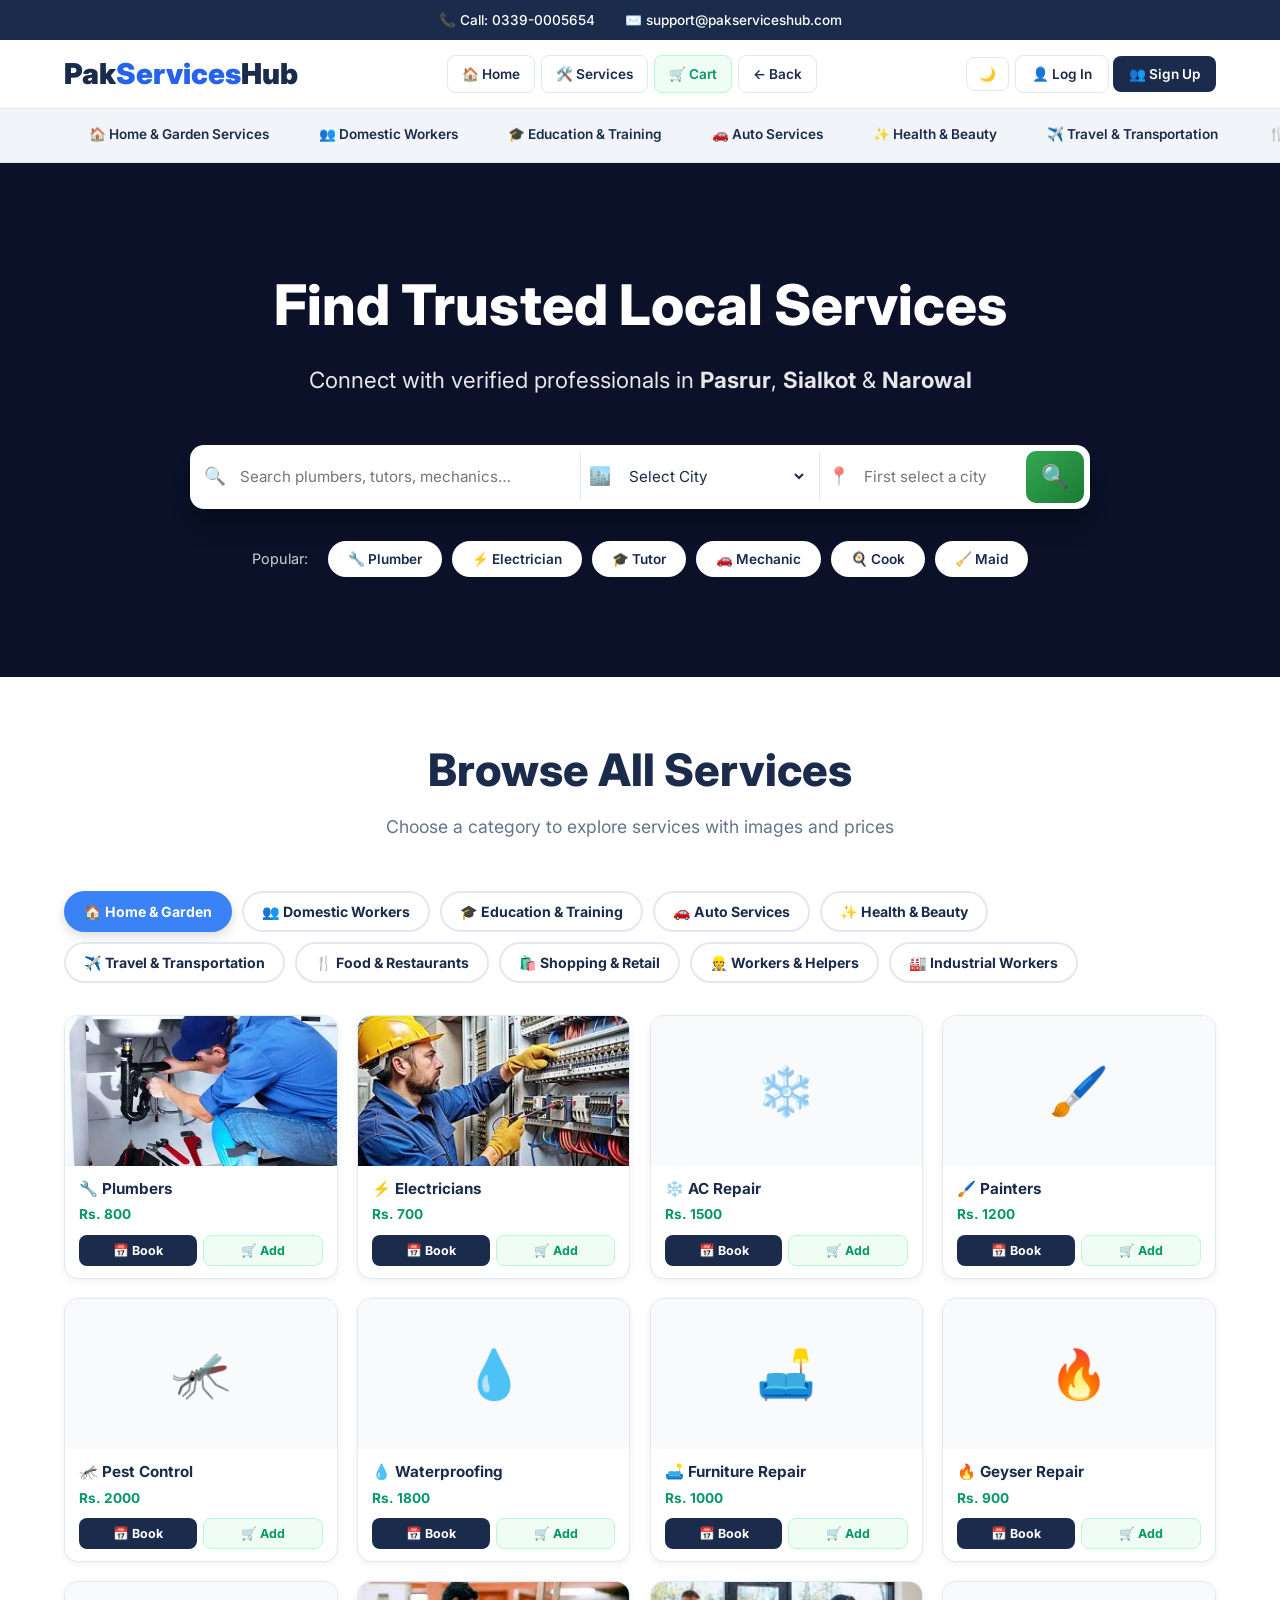
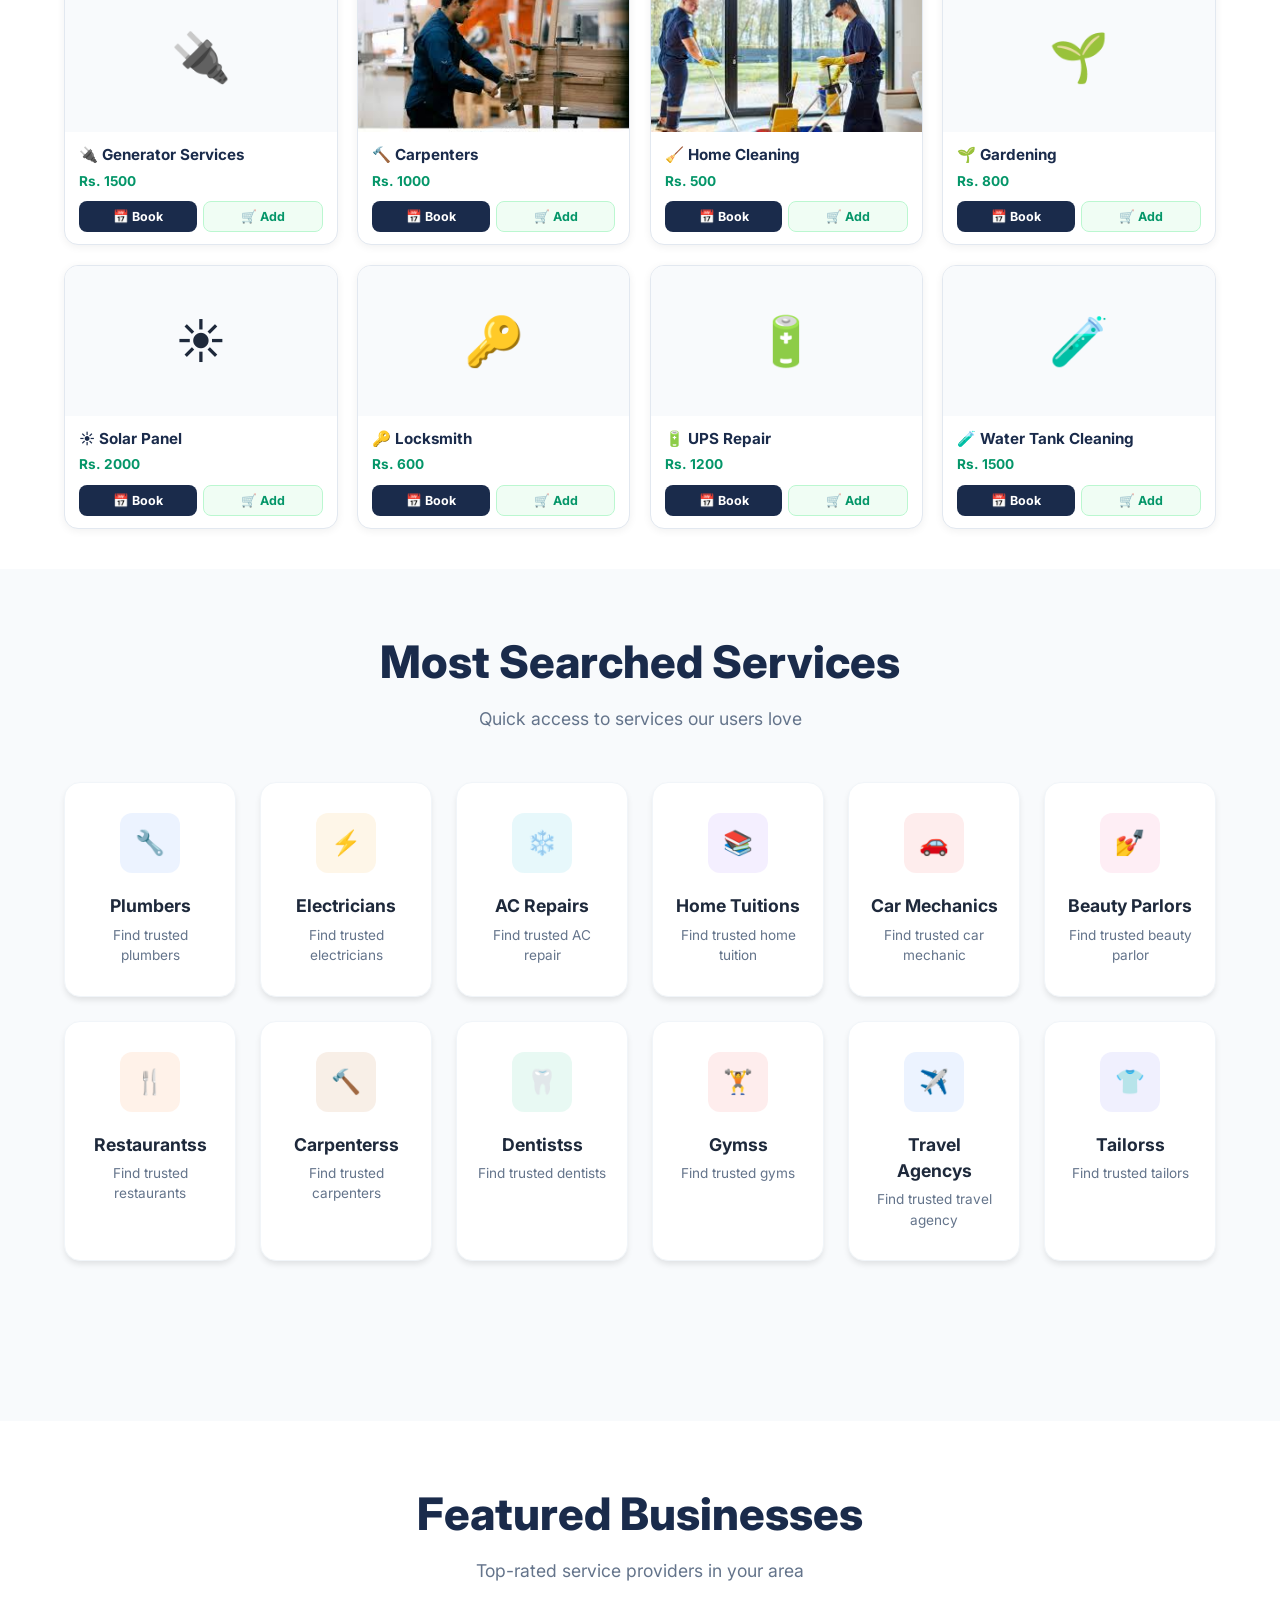
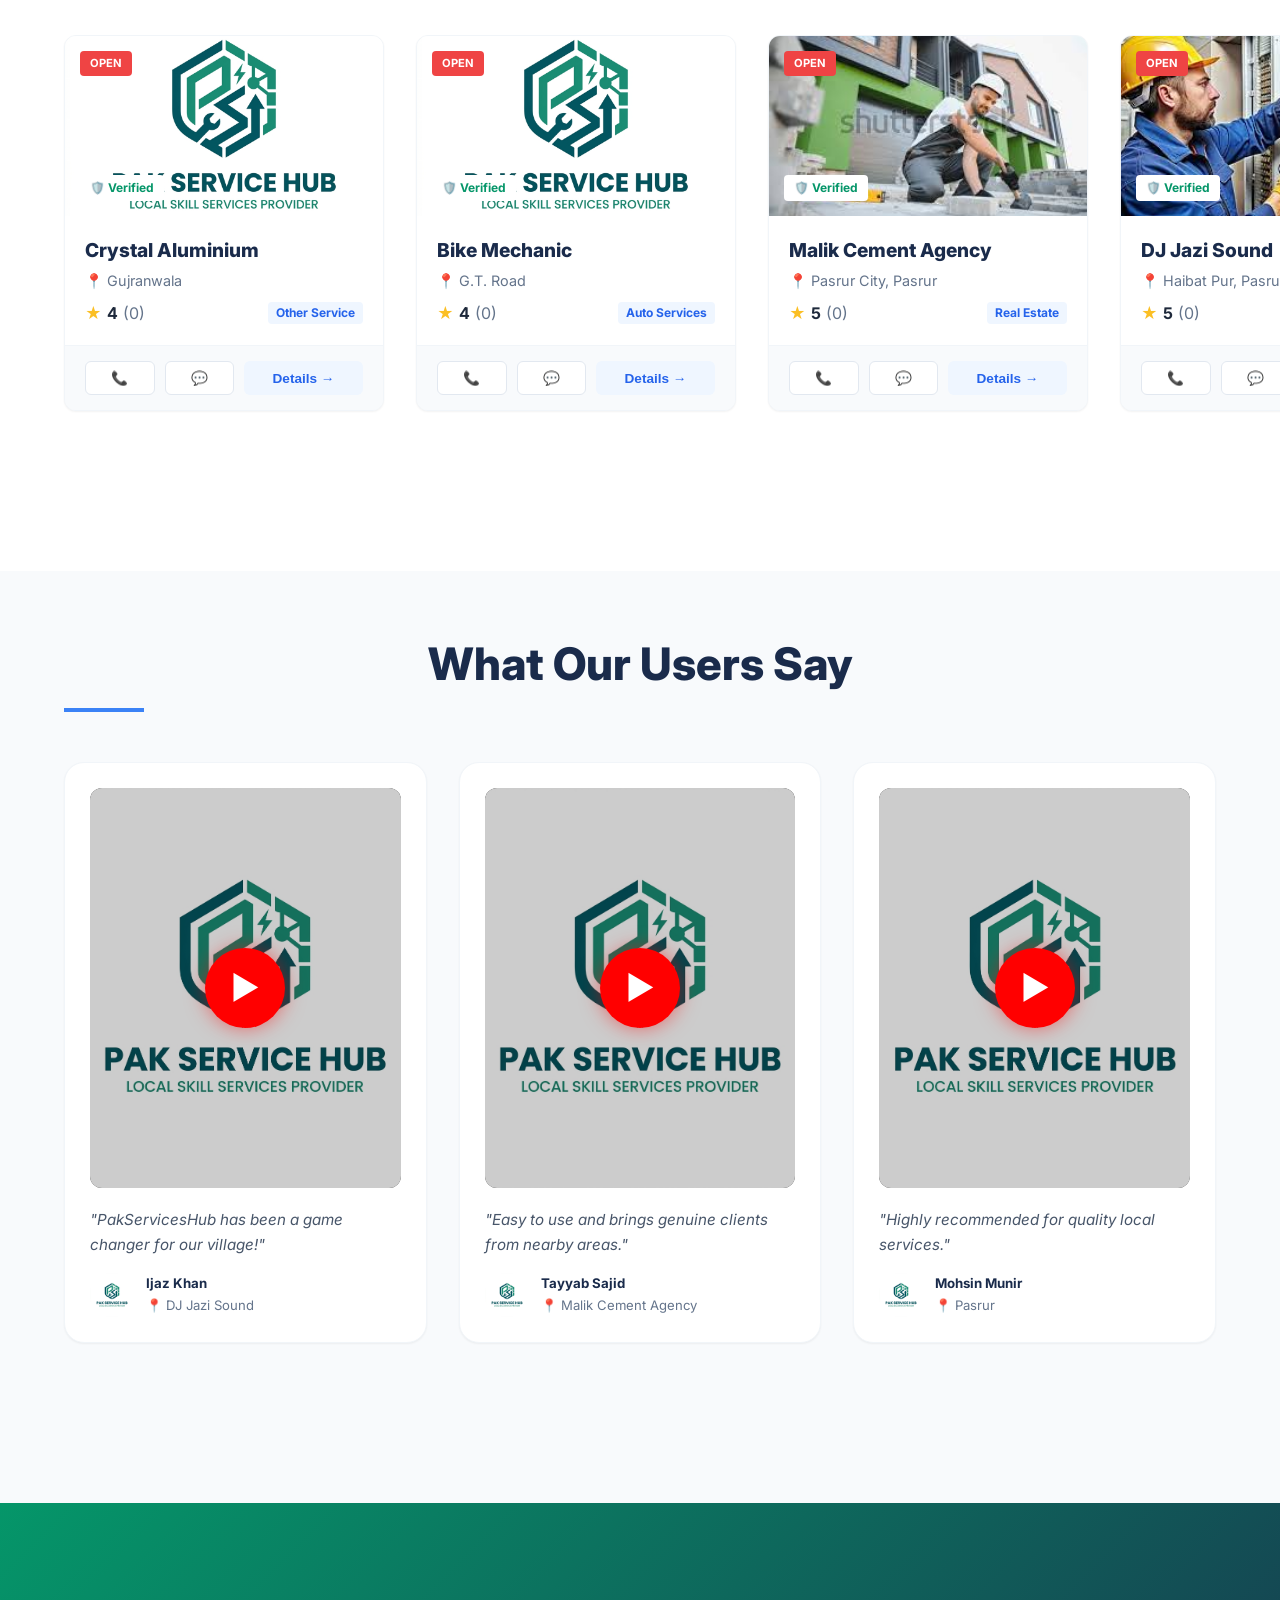
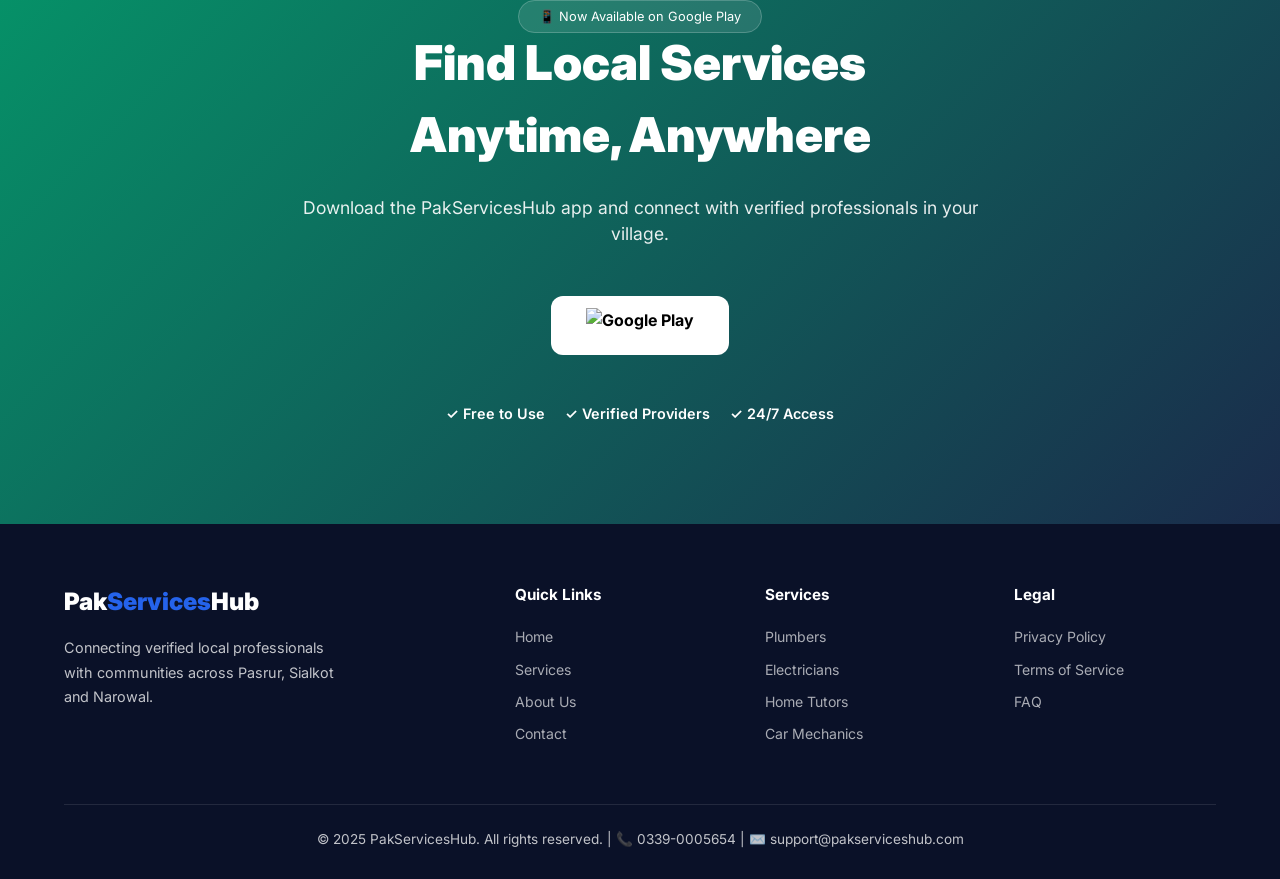
==== index.html @ 4a330efd "first commit" ====
<!DOCTYPE html>
<html lang="en">
<head>
    <meta charset="UTF-8">
    <meta name="viewport" content="width=device-width, initial-scale=1.0">
    <title>PakServicesHub | Find Trusted Local Services in Pasrur, Sialkot &amp; Narowal</title>
    <meta name="description" content="Find verified plumbers, electricians, tutors and more across Pasrur, Sialkot and Narowal.">
    <link rel="stylesheet" href="css/style.css">
    <link href="https://fonts.googleapis.com/css2?family=Inter:wght@300;400;600;700;900&display=swap" rel="stylesheet">
</head>
<body>
    <div id="navbar-placeholder"></div>

    <!-- ── Hero ── -->
    <header class="hero-pak">
        <div class="hero-inner animate-up">
            <h1>Find Trusted Local Services</h1>
            <p>Connect with verified professionals in <strong>Pasrur</strong>, <strong>Sialkot</strong> &amp; <strong>Narowal</strong></p>

            <div class="search-box-pak" id="main-search-box">
                <div class="search-field search-field-main">
                    <span class="search-field-icon">🔍</span>
                    <input type="text" id="main-search"
                        placeholder="Search plumbers, tutors, mechanics…"
                        autocomplete="off" aria-label="Search services">
                    <div id="search-results" class="search-results-panel"></div>
                </div>
                <div class="search-field city-field">
                    <span class="search-field-icon">🏙️</span>
                    <select id="city-select" aria-label="Select city">
                        <option value="">Select City</option>
                    </select>
                </div>
                <div class="search-field village-search-wrapper" id="village-search-wrapper">
                    <span class="search-field-icon village-pin-icon">📍</span>
                    <input type="text" id="village-search"
                        placeholder="First select a city"
                        autocomplete="off" disabled aria-label="Search village">
                    <div id="village-results" class="search-results-panel village-results-panel"></div>
                </div>
                <button class="btn-search-pak" id="hero-search-btn" aria-label="Search">🔍</button>
            </div>

            <div class="popular-chips" id="service-chips-row">
                <span class="popular-label">Popular:</span>
                <span class="chip-pak" data-val="Plumber">🔧 Plumber</span>
                <span class="chip-pak" data-val="Electrician">⚡ Electrician</span>
                <span class="chip-pak" data-val="Tutor">🎓 Tutor</span>
                <span class="chip-pak" data-val="Mechanic">🚗 Mechanic</span>
                <span class="chip-pak" data-val="Cook">🍳 Cook</span>
                <span class="chip-pak" data-val="Maid">🧹 Maid</span>
            </div>

            <div class="popular-villages" id="popular-villages-strip">
                <span class="popular-label">Popular Areas:</span>
                <div id="popular-chips-row" class="popular-chips-row"></div>
            </div>
        </div>
    </header>

    <!-- ── Browse by Category ── -->
    <section class="section-category">
        <div class="sec-title animate-up">
            <h2>Browse All Services</h2>
            <p>Choose a category to explore services with images and prices</p>
        </div>

        <!-- Category buttons — same as header nav -->
        <div class="home-cat-buttons-wrap">
            <div class="home-cat-buttons" id="home-cat-buttons"></div>
        </div>

        <!-- Service cards grid for selected category -->
        <div class="home-services-grid" id="home-services-grid"></div>
    </section>

    <!-- ── Most Searched (quick icons) ── -->
    <section class="section-searched">
        <div class="sec-title animate-up">
            <h2>Most Searched Services</h2>
            <p>Quick access to services our users love</p>
        </div>
        <div class="searched-grid" id="services-container"></div>
    </section>

    <!-- ── Featured Businesses ── -->
    <section class="section-businesses">
        <div class="sec-title animate-up">
            <h2>Featured Businesses</h2>
            <p>Top-rated service providers in your area</p>
        </div>
        <div class="business-grid" id="business-container"></div>
    </section>

    <!-- ── Testimonials ── -->
    <section class="section-testimonials">
        <div class="sec-title animate-up">
            <h2>What Our Users Say</h2>
            <div class="sec-underline"></div>
        </div>
        <div class="video-grid" id="testimonial-container"></div>
    </section>

    <!-- ── App Section ── -->
    <section class="app-section">
        <div class="animate-up">
            <span class="app-badge">📱 Now Available on Google Play</span>
            <h2 class="app-heading">Find Local Services<br>Anytime, Anywhere</h2>
            <p class="app-desc">Download the PakServicesHub app and connect with verified professionals in your village.</p>
            <div class="app-play-btn">
                <img src="https://upload.wikimedia.org/wikipedia/commons/7/78/Google_Play_Store_badge_EN.svg" height="35" alt="Google Play">
            </div>
            <div class="app-check">
                <span>✓ Free to Use</span>
                <span>✓ Verified Providers</span>
                <span>✓ 24/7 Access</span>
            </div>
        </div>
    </section>

    <div id="footer-placeholder"></div>

    <script src="js/store.js"></script>
    <script src="js/cart.js"></script>
    <script src="js/components.js"></script>
    <script src="js/home.js"></script>
</body>
</html>
---- css/style.css ----
/* PakServicesHub - The Final Elite Design System (PAKELP Mirror) */
:root {
    --pakelp-navy: #1a2b4b;
    --pakelp-green: #01411c;
    --pakelp-accent: #10b981;
    --pakelp-bg: #f8fafc;
    --pakelp-text: #1e293b;
    --pakelp-muted: #64748b;
    --white: #ffffff;
    --shadow-sm: 0 1px 2px 0 rgba(0, 0, 0, 0.05);
    --shadow-md: 0 4px 6px -1px rgba(0, 0, 0, 0.1);
    --shadow-lg: 0 10px 15px -3px rgba(0, 0, 0, 0.1);
    --radius-sm: 8px;
    --radius-md: 12px;
    --radius-lg: 20px;
}

* { box-sizing: border-box; margin: 0; padding: 0; }
body { font-family: 'Inter', sans-serif; background: var(--white); color: var(--pakelp-text); line-height: 1.5; overflow-x: hidden; }

/* 1. Top Utility Bar */
.top-bar { background: var(--pakelp-navy); color: white; padding: 10px 5%; display: flex; justify-content: center; gap: 30px; font-size: 0.85rem; font-weight: 500; }

/* 2. Professional Navbar */
.nav-wrapper { background: white; padding: 15px 5%; display: flex; justify-content: space-between; align-items: center; border-bottom: 1px solid #e2e8f0; position: sticky; top: 0; z-index: 1000; }
.logo { font-size: 1.8rem; font-weight: 900; color: #1a2b4b; text-decoration: none; display: flex; align-items: center; transition: 0.3s; }
.logo:hover { transform: scale(1.05); }
.logo span { color: #2563eb; }

.nav-btns { display: flex; gap: 15px; }
.btn-login { 
    padding: 10px 25px; border-radius: 8px; border: 1px solid #e2e8f0; color: #1a2b4b; 
    text-decoration: none; font-weight: 600; display: flex; align-items: center; gap: 8px; transition: 0.3s; 
}
.btn-login:hover { background: #f8fafc; border-color: #2563eb; color: #2563eb; }

.btn-signup { 
    padding: 10px 25px; border-radius: 8px; background: #1a2b4b; color: white; 
    text-decoration: none; font-weight: 600; display: flex; align-items: center; gap: 8px; transition: 0.3s; 
}
.btn-signup:hover { background: #2563eb; transform: translateY(-2px); box-shadow: 0 4px 12px rgba(37,99,235,0.3); }

/* 3. Category Horizontal Nav */
.category-nav-outer { 
    background: #f1f5f9; 
    border-bottom: 1px solid #e2e8f0; 
    position: relative;
    z-index: 10000;
}

.category-nav-scroll {
    display: flex;
    justify-content: flex-start;
    overflow-x: auto;
    padding: 0 5%;
    scrollbar-width: none;
    -ms-overflow-style: none;
}

.category-nav-scroll::-webkit-scrollbar { display: none; }

.cat-item { 
    text-decoration: none; 
    color: #1a2b4b; 
    font-weight: 600; 
    font-size: 0.85rem; 
    padding: 15px 25px;
    white-space: nowrap;
    transition: 0.2s;
    border-bottom: 3px solid transparent;
    cursor: pointer;
}

.cat-item:hover { color: #2563eb; border-bottom-color: #2563eb; background: white; }

/* Full Width Mega Dropdown Panel (Placed outside scrollable area) */
.mega-dropdown {
    position: absolute;
    top: 100%;
    left: 0;
    right: 0;
    width: 100%;
    background: white;
    box-shadow: 0 25px 50px -12px rgba(0, 0, 0, 0.15);
    border: 1px solid #e2e8f0;
    border-top: none;
    opacity: 0;
    visibility: hidden;
    transform: translateY(10px);
    transition: 0.3s cubic-bezier(0.4, 0, 0.2, 1);
    display: flex;
    z-index: 10001;
}

.mega-dropdown:hover {
    opacity: 1;
    visibility: visible;
    transform: translateY(0);
}

/* Mega Sidebar */
.mega-sidebar {
    width: 250px;
    background: #f8fafc;
    padding: 3rem 2rem;
    border-right: 1px solid #e2e8f0;
    display: flex;
    flex-direction: column;
    align-items: center;
    text-align: center;
}

.sidebar-icon { font-size: 2.5rem; margin-bottom: 1rem; color: #2563eb; }
.mega-sidebar h3 { font-size: 0.9rem; font-weight: 800; color: #1a2b4b; line-height: 1.4; letter-spacing: 0.5px; }

/* Mega Content Area */
.mega-content {
    flex: 1;
    padding: 3rem 5%;
    display: flex;
    gap: 4rem;
}

.mega-list { flex: 1; display: flex; flex-direction: column; gap: 15px; }
.mega-list a { 
    text-decoration: none; 
    color: #475569; 
    font-size: 0.9rem; 
    font-weight: 500; 
    transition: 0.2s;
    display: flex;
    align-items: center;
    gap: 10px;
}
.mega-list a:hover { color: #2563eb; transform: translateX(5px); }

/* 4. Elite Hero Section */
.hero-pak {
    background: #0a1128 url('https://www.transparenttextures.com/patterns/carbon-fibre.png');
    padding: 100px 5%;
    text-align: center;
    color: white;
    position: relative;
}
.hero-pak h1 { font-size: 3.5rem; font-weight: 800; margin-bottom: 1rem; }
.hero-pak p { font-size: 1.4rem; opacity: 0.9; margin-bottom: 3rem; }

/* Integrated Search Bar */
.search-box-pak {
    max-width: 1000px;
    margin: 0 auto;
    background: white;
    border-radius: 14px;
    display: flex;
    padding: 6px;
    box-shadow: 0 20px 25px -5px rgba(0, 0, 0, 0.3);
    align-items: center;
    gap: 0;
}

/* Search field shared styles */
.search-field {
    flex: 1;
    border-right: 1px solid #e2e8f0;
    padding: 0 12px 0 8px;
    display: flex;
    align-items: center;
    gap: 6px;
    min-width: 0;
}
.search-field:last-of-type { border-right: none; }
.search-field input, .search-field select {
    width: 100%;
    border: none;
    outline: none;
    padding: 14px 8px;
    font-size: 0.95rem;
    font-family: 'Inter', sans-serif;
    background: transparent;
    min-width: 0;
}
.search-field select { cursor: pointer; color: #1a2b4b; }
.search-field-icon { font-size: 1.1rem; flex-shrink: 0; opacity: 0.7; }

/* City field */
.city-field { flex: 1.2; }

/* Village search wrapper — locked state until city chosen */
.village-search-wrapper input:disabled {
    color: #94a3b8;
    cursor: not-allowed;
}
.village-search-wrapper.village-active input {
    color: #1a2b4b;
    cursor: text;
}
.village-search-wrapper.village-active .village-pin-icon {
    color: #2563eb;
    opacity: 1;
}

.btn-search-pak {
    background: linear-gradient(135deg, #34a853 0%, #1a7a33 100%);
    color: white;
    width: 58px;
    height: 52px;
    border-radius: 10px;
    border: none;
    cursor: pointer;
    display: flex;
    align-items: center;
    justify-content: center;
    font-size: 1.4rem;
    flex-shrink: 0;
    transition: 0.2s;
    margin-left: 4px;
}
.btn-search-pak:hover { transform: scale(1.05); box-shadow: 0 4px 14px rgba(52,168,83,0.4); }

/* Popular service chips */
.popular-chips { margin-top: 2rem; display: flex; justify-content: center; gap: 10px; flex-wrap: wrap; align-items: center; }
.chip-pak {
    background: white;
    color: var(--pakelp-navy);
    padding: 8px 20px;
    border-radius: 50px;
    font-weight: 600;
    font-size: 0.85rem;
    display: flex;
    align-items: center;
    gap: 8px;
    cursor: pointer;
    transition: 0.2s;
}
.chip-pak:hover { background: #eff6ff; color: #2563eb; transform: translateY(-2px); }

/* Popular village chips (after city selection) */
.popular-villages {
    margin-top: 1rem;
    display: flex;
    justify-content: center;
    align-items: center;
    gap: 10px;
    flex-wrap: wrap;
    color: white;
    font-size: 0.85rem;
    font-weight: 500;
}
.chip-village {
    background: rgba(255,255,255,0.15) !important;
    color: white !important;
    border: 1px solid rgba(255,255,255,0.3);
    backdrop-filter: blur(4px);
}
.chip-village:hover { background: rgba(255,255,255,0.3) !important; }

/* 5. Live Search Panel */
.search-results-panel {
    position: absolute;
    top: calc(100% + 4px);
    left: -12px;
    width: calc(100% + 24px);
    background: white;
    border-radius: 16px;
    box-shadow: 0 20px 40px rgba(0,0,0,0.18);
    z-index: 9999;
    max-height: 420px;
    overflow-y: auto;
    display: none;
    border: 1px solid #e2e8f0;
}

.village-results-panel {
    left: -12px;
    width: calc(100% + 24px);
}

/* Custom Scrollbar */
.search-results-panel::-webkit-scrollbar { width: 6px; }
.search-results-panel::-webkit-scrollbar-track { background: #f1f5f9; }
.search-results-panel::-webkit-scrollbar-thumb { background: #6366f1; border-radius: 10px; }

/* Section label inside results */
.search-header-label {
    padding: 10px 20px;
    font-size: 0.72rem;
    color: #94a3b8;
    font-weight: 700;
    text-transform: uppercase;
    letter-spacing: 0.05em;
    border-bottom: 1px solid #f1f5f9;
    display: flex;
    justify-content: space-between;
    align-items: center;
    background: #fafbfc;
}

.search-item {
    padding: 12px 20px;
    display: flex;
    align-items: center;
    gap: 14px;
    cursor: pointer;
    transition: background 0.15s, padding-left 0.15s;
    border-bottom: 1px solid #f8fafc;
}
.search-item:hover { background: #f0f7ff; padding-left: 26px; }
.search-item:last-child { border-bottom: none; }

/* Not-found state */
.village-not-found { cursor: default; }
.village-not-found:hover { background: #fff8f8 !important; padding-left: 20px !important; }

.request-village-btn {
    color: #2563eb !important;
    font-weight: 600 !important;
    cursor: pointer;
    text-decoration: underline;
}
.request-village-btn:hover { color: #1d4ed8 !important; }

.search-icon { 
    width: 42px;
    height: 42px;
    background: #f1f5f9;
    border-radius: 10px; 
    display: flex;
    align-items: center;
    justify-content: center;
    font-size: 1.1rem;
    flex-shrink: 0;
}

.search-text { display: flex; flex-direction: column; gap: 2px; min-width: 0; }
.search-title { color: #1a2b4b; font-weight: 700; font-size: 0.95rem; }
.search-cat { color: #64748b; font-size: 0.82rem; font-weight: 500; }

.search-results-panel.active { display: block; }

/* Toast notification */
.psh-toast {
    position: fixed;
    bottom: 30px;
    left: 50%;
    transform: translateX(-50%) translateY(30px);
    background: #1a2b4b;
    color: white;
    padding: 14px 28px;
    border-radius: 50px;
    font-size: 0.9rem;
    font-weight: 500;
    box-shadow: 0 8px 24px rgba(0,0,0,0.25);
    z-index: 99999;
    opacity: 0;
    transition: opacity 0.3s ease, transform 0.3s ease;
    pointer-events: none;
    white-space: nowrap;
}
.psh-toast.show {
    opacity: 1;
    transform: translateX(-50%) translateY(0);
}

/* 5. Section Headings */
.sec-title { text-align: center; margin-bottom: 50px; padding: 0 5%; }
.sec-title h2 { font-size: 2.8rem; font-weight: 800; color: #1a2b4b; margin-bottom: 10px; }
.sec-title p { color: var(--pakelp-muted); font-size: 1.1rem; }

/* 6. Most Searched Services Grid */
.searched-grid { 
    display: grid; 
    grid-template-columns: repeat(6, 1fr); /* 6 columns to match screenshot */
    gap: 1.5rem; 
    padding: 0 5% 100px; 
    max-width: 1400px; 
    margin: 0 auto; 
}
@media (max-width: 1200px) { .searched-grid { grid-template-columns: repeat(3, 1fr); } }
@media (max-width: 768px) { .searched-grid { grid-template-columns: repeat(2, 1fr); } }

.searched-card {
    background: white;
    border-radius: 16px;
    padding: 30px 20px;
    text-align: center;
    border: 1px solid #f1f5f9;
    box-shadow: 0 4px 6px -1px rgba(0, 0, 0, 0.1);
    transition: 0.3s;
    cursor: pointer;
}
.searched-card:hover { transform: translateY(-5px); box-shadow: var(--shadow-md); border-color: var(--pakelp-accent); }
.icon-circle { 
    width: 60px; height: 60px; background: #eff6ff; border-radius: 12px; margin: 0 auto 20px; 
    display: flex; align-items: center; justify-content: center; font-size: 1.5rem; color: #2563eb; 
}
.searched-card h4 { font-size: 1.1rem; font-weight: 700; margin-bottom: 5px; }
.searched-card p { font-size: 0.85rem; color: var(--pakelp-muted); }

/* 7. Featured Business Cards */
.business-grid { display: flex; gap: 2rem; padding: 0 5% 100px; overflow-x: auto; max-width: 1400px; margin: 0 auto; scrollbar-width: none; }
.business-card { 
    min-width: 320px; background: white; border-radius: 12px; border: 1px solid #f1f5f9; overflow: hidden; 
    box-shadow: var(--shadow-sm); display: flex; flex-direction: column; 
}
.biz-image { position: relative; height: 180px; background: #e2e8f0; }
.biz-image img { width: 100%; height: 100%; object-fit: cover; }
.status-badge { position: absolute; top: 15px; left: 15px; background: #ef4444; color: white; padding: 4px 10px; border-radius: 4px; font-size: 0.7rem; font-weight: 700; }
.verify-badge { position: absolute; bottom: 15px; left: 15px; background: white; padding: 4px 10px; border-radius: 4px; font-size: 0.75rem; color: #059669; font-weight: 700; display: flex; align-items: center; gap: 5px; }

.biz-content { padding: 20px; }
.biz-title { font-size: 1.2rem; font-weight: 800; margin-bottom: 5px; color: var(--pakelp-navy); }
.biz-loc { font-size: 0.9rem; color: var(--pakelp-muted); display: flex; align-items: center; gap: 5px; margin-bottom: 10px; }

.biz-footer { display: flex; gap: 10px; padding: 15px 20px; background: #f8fafc; border-top: 1px solid #f1f5f9; }
.btn-biz { flex: 1; padding: 8px; border-radius: 6px; border: 1px solid #e2e8f0; background: white; cursor: pointer; font-size: 0.85rem; font-weight: 600; display: flex; align-items: center; justify-content: center; gap: 5px; }
.btn-biz-view { flex: 2; background: #eff6ff; color: #2563eb; border: none; }

/* 8. Video Testimonials */
.video-grid { display: grid; grid-template-columns: repeat(auto-fill, minmax(350px, 1fr)); gap: 2rem; padding: 0 5% 100px; max-width: 1400px; margin: 0 auto; }
.video-card { background: white; border-radius: 20px; padding: 25px; border: 1px solid #f1f5f9; box-shadow: var(--shadow-sm); }
.video-frame { 
    width: 100%; height: 400px; background: #000; border-radius: 12px; margin-bottom: 20px; 
    position: relative; overflow: hidden; display: flex; align-items: center; justify-content: center;
}
.video-frame img { width: 100%; height: 100%; object-fit: cover; opacity: 0.8; }
.play-btn { 
    position: absolute; width: 80px; height: 80px; background: #ff0000; border-radius: 50%; 
    display: flex; align-items: center; justify-content: center; color: white; font-size: 2rem; cursor: pointer; box-shadow: 0 0 20px rgba(255,0,0,0.5);
}

/* 9. App Section */
.app-section { 
    background: linear-gradient(135deg, #059669 0%, #1a2b4b 100%); 
    padding: 100px 5%; text-align: center; color: white; position: relative; overflow: hidden;
}
.app-heading { font-size: 3rem; font-weight: 900; margin-bottom: 1.5rem; }
.app-check { display: flex; justify-content: center; gap: 20px; margin-top: 3rem; font-weight: 600; font-size: 0.9rem; }

/* Animations */
.animate-up { opacity: 0; transform: translateY(20px); transition: 0.8s ease; }
.animate-up.visible { opacity: 1; transform: translateY(0); }

/* ── Admin Dashboard Extra ──────────────────────────── */
.db-tab { display: none; padding: 2rem; }
.db-tab.active { display: block; }
.admin-sidebar-item { padding: 0.9rem 1.2rem; cursor: pointer; border-radius: 10px; transition: 0.25s; color: rgba(255,255,255,0.7); display: flex; align-items: center; gap: 10px; font-weight: 500; font-size: 0.95rem; }
.admin-sidebar-item:hover, .admin-sidebar-item.active { background: rgba(255,255,255,0.12); color: white; }

/* City card in admin */
.city-admin-card {
    background: white;
    border-radius: 14px;
    border: 1px solid #e2e8f0;
    margin-bottom: 1.5rem;
    overflow: hidden;
    box-shadow: 0 2px 8px rgba(0,0,0,0.06);
}
.city-admin-header {
    display: flex;
    align-items: center;
    justify-content: space-between;
    padding: 1.2rem 1.5rem;
    cursor: pointer;
    user-select: none;
    border-bottom: 1px solid #f1f5f9;
}
.city-admin-header:hover { background: #f8fafc; }
.city-badge {
    background: #eff6ff;
    color: #2563eb;
    font-size: 0.75rem;
    font-weight: 700;
    padding: 3px 10px;
    border-radius: 20px;
}
.village-list-admin {
    padding: 1rem 1.5rem;
    display: none;
    flex-wrap: wrap;
    gap: 8px;
}
.village-list-admin.open { display: flex; }
.village-chip-admin {
    background: #f1f5f9;
    color: #1a2b4b;
    padding: 6px 12px;
    border-radius: 6px;
    font-size: 0.82rem;
    font-weight: 600;
    display: flex;
    align-items: center;
    gap: 6px;
}
.village-chip-admin .del-v {
    color: #ef4444;
    cursor: pointer;
    font-weight: 700;
    font-size: 0.9rem;
    line-height: 1;
}
.village-chip-admin .del-v:hover { color: #b91c1c; }
.add-village-row {
    padding: 1rem 1.5rem;
    border-top: 1px solid #f1f5f9;
    display: flex;
    gap: 8px;
    align-items: center;
}
.add-village-row input {
    flex: 1;
    padding: 8px 14px;
    border: 1px solid #e2e8f0;
    border-radius: 8px;
    font-size: 0.9rem;
    outline: none;
    font-family: 'Inter', sans-serif;
}
.add-village-row input:focus { border-color: #2563eb; }
.btn-add-village {
    background: #2563eb;
    color: white;
    border: none;
    padding: 8px 16px;
    border-radius: 8px;
    cursor: pointer;
    font-weight: 600;
    font-size: 0.85rem;
    transition: 0.2s;
}
.btn-add-village:hover { background: #1d4ed8; }
.btn-danger-sm {
    background: #fef2f2;
    color: #ef4444;
    border: 1px solid #fecaca;
    padding: 5px 12px;
    border-radius: 6px;
    cursor: pointer;
    font-size: 0.8rem;
    font-weight: 600;
    transition: 0.2s;
}
.btn-danger-sm:hover { background: #ef4444; color: white; }

/* Auth pages */
.auth-container { min-height: 60vh; display: flex; align-items: center; justify-content: center; padding: 3rem 1rem; background: #f8fafc; }
.auth-card { background: white; border-radius: 20px; padding: 3rem; width: 100%; max-width: 450px; box-shadow: 0 10px 40px rgba(0,0,0,0.1); }
.form-group { margin-bottom: 1.4rem; }
.form-group label { display: block; font-weight: 600; font-size: 0.9rem; color: #1a2b4b; margin-bottom: 6px; }
.form-group input { width: 100%; padding: 12px 16px; border: 1.5px solid #e2e8f0; border-radius: 10px; font-size: 0.95rem; outline: none; transition: 0.2s; font-family: 'Inter', sans-serif; }
.form-group input:focus { border-color: #2563eb; box-shadow: 0 0 0 3px rgba(37,99,235,0.1); }
.standard-header { background: #1a2b4b; color: white; padding: 60px 5%; text-align: center; }
.standard-header h1 { font-size: 2.5rem; font-weight: 800; margin-bottom: 0.5rem; }
.standard-header p { opacity: 0.8; font-size: 1.1rem; }
.auth-error { background: #fef2f2; color: #ef4444; border: 1px solid #fecaca; border-radius: 8px; padding: 10px 16px; font-size: 0.9rem; font-weight: 500; margin-bottom: 1.2rem; display: none; }
.auth-error.show { display: block; }


/* ══════════════════════════════════════════════════════════════
   DASHBOARD / ADMIN PANEL
   ══════════════════════════════════════════════════════════════ */

.admin-layout {
    display: flex;
    background: #f8fafc;
    min-height: 100vh;
    font-family: 'Inter', sans-serif;
}

/* Sidebar */
.admin-sidebar {
    width: 270px;
    background: #1a2b4b;
    color: white;
    padding: 2rem 1.5rem;
    position: sticky;
    top: 0;
    height: 100vh;
    display: flex;
    flex-direction: column;
    gap: 6px;
    flex-shrink: 0;
    overflow-y: auto;
}

.admin-sidebar-logo {
    padding: 0.8rem 1rem;
    margin-bottom: 1.5rem;
}

.admin-sidebar-logo .logo-text {
    font-size: 1.4rem;
    font-weight: 900;
    color: white;
}

.admin-sidebar-logo .logo-text span {
    color: #34a853;
}

.admin-sidebar-logo .logo-sub {
    font-size: 0.78rem;
    color: rgba(255, 255, 255, 0.5);
    margin-top: 3px;
}

.admin-sidebar-footer {
    margin-top: auto;
}

.admin-sidebar-link {
    display: flex;
    text-decoration: none;
    color: rgba(255, 255, 255, 0.7);
}

.admin-sidebar-link:hover {
    color: white;
}

.sidebar-logout {
    color: #f87171;
}

/* Main content area */
.admin-main {
    flex: 1;
    padding: 2.5rem;
    overflow-y: auto;
}

.admin-page-title {
    font-size: 1.8rem;
    font-weight: 800;
    color: #1a2b4b;
    margin-bottom: 2rem;
}

/* Stats row */
.admin-stats-row {
    display: grid;
    grid-template-columns: repeat(4, 1fr);
    gap: 1.2rem;
    margin-bottom: 2.5rem;
}

.admin-stat-card {
    background: white;
    border-radius: 14px;
    padding: 1.4rem 1.6rem;
    border: 1px solid #e2e8f0;
    box-shadow: 0 2px 8px rgba(0, 0, 0, 0.05);
    text-align: center;
    transition: 0.2s;
}

.admin-stat-card:hover {
    transform: translateY(-2px);
    box-shadow: 0 6px 18px rgba(0, 0, 0, 0.09);
}

.admin-stat-icon {
    font-size: 2rem;
    margin-bottom: 0.5rem;
}

.admin-stat-num {
    font-size: 2.2rem;
    font-weight: 900;
    color: #1a2b4b;
    line-height: 1;
}

.admin-stat-label {
    font-size: 0.8rem;
    color: #64748b;
    font-weight: 600;
    margin-top: 4px;
    text-transform: uppercase;
    letter-spacing: 0.4px;
}

/* Form card */
.admin-form-card {
    background: white;
    padding: 2rem;
    border-radius: 14px;
    box-shadow: 0 2px 8px rgba(0, 0, 0, 0.06);
    margin-bottom: 2rem;
    border: 1px solid #e2e8f0;
}

.admin-form-card h3 {
    margin-bottom: 1.2rem;
    color: #1a2b4b;
    font-size: 1.1rem;
    font-weight: 800;
}

.admin-form-grid {
    display: grid;
    grid-template-columns: 1fr 1fr;
    gap: 1rem;
}

.admin-input {
    padding: 11px 14px;
    border: 1.5px solid #e2e8f0;
    border-radius: 9px;
    font-size: 0.9rem;
    outline: none;
    font-family: 'Inter', sans-serif;
    width: 100%;
    transition: 0.2s;
    color: #1a2b4b;
}

.admin-input:focus {
    border-color: #2563eb;
    box-shadow: 0 0 0 3px rgba(37, 99, 235, 0.1);
}

.admin-textarea {
    width: 100%;
    margin-top: 1rem;
    padding: 11px 14px;
    border: 1.5px solid #e2e8f0;
    border-radius: 9px;
    font-size: 0.9rem;
    outline: none;
    font-family: 'Inter', sans-serif;
    resize: vertical;
    min-height: 90px;
    transition: 0.2s;
}

.admin-textarea:focus {
    border-color: #2563eb;
    box-shadow: 0 0 0 3px rgba(37, 99, 235, 0.1);
}

.admin-btn-primary {
    margin-top: 1rem;
    background: #1a2b4b;
    color: white;
    border: none;
    padding: 11px 28px;
    border-radius: 9px;
    cursor: pointer;
    font-weight: 700;
    font-size: 0.9rem;
    transition: 0.2s;
    font-family: 'Inter', sans-serif;
}

.admin-btn-primary:hover {
    background: #2563eb;
    transform: translateY(-1px);
}

.admin-btn-green {
    background: #059669;
}

.admin-btn-green:hover {
    background: #047857;
}

/* List rows */
.admin-list-header {
    font-size: 1rem;
    font-weight: 800;
    color: #1a2b4b;
    margin-bottom: 1rem;
}

.admin-list-row {
    background: white;
    padding: 1rem 1.5rem;
    margin-bottom: 8px;
    display: flex;
    justify-content: space-between;
    align-items: center;
    border-radius: 10px;
    border: 1px solid #e2e8f0;
    transition: 0.2s;
}

.admin-list-row:hover {
    box-shadow: 0 3px 10px rgba(0, 0, 0, 0.07);
}

.admin-list-row-info strong {
    color: #1a2b4b;
    font-size: 0.95rem;
}

.admin-list-row-info span {
    color: #64748b;
    font-size: 0.85rem;
}

.admin-badge-cat {
    margin-left: 8px;
    background: #eff6ff;
    color: #2563eb;
    padding: 2px 8px;
    border-radius: 4px;
    font-size: 0.75rem;
    font-weight: 700;
}

/* Services grid in admin */
.admin-services-grid {
    display: grid;
    grid-template-columns: repeat(auto-fill, minmax(180px, 1fr));
    gap: 10px;
}

.admin-service-chip {
    padding: 10px 14px;
    border-radius: 10px;
    display: flex;
    align-items: center;
    gap: 8px;
    font-size: 0.85rem;
    font-weight: 600;
    color: #1a2b4b;
}

/* Add city row */
.admin-add-city-row {
    display: flex;
    gap: 10px;
    flex-wrap: wrap;
}

.admin-msg {
    margin-top: 10px;
    font-size: 0.85rem;
    display: none;
}

/* City admin cards */
.city-admin-card {
    background: white;
    border-radius: 14px;
    border: 1px solid #e2e8f0;
    margin-bottom: 1.5rem;
    overflow: hidden;
    box-shadow: 0 2px 8px rgba(0, 0, 0, 0.06);
}

.city-admin-header {
    display: flex;
    align-items: center;
    justify-content: space-between;
    padding: 1.2rem 1.5rem;
    cursor: pointer;
    user-select: none;
    border-bottom: 1px solid #f1f5f9;
    transition: 0.2s;
}

.city-admin-header:hover {
    background: #f8fafc;
}

.city-admin-header-left {
    display: flex;
    align-items: center;
    gap: 12px;
}

.city-admin-header-icon {
    font-size: 1.4rem;
}

.city-admin-header-name {
    font-weight: 800;
    font-size: 1.05rem;
    color: #1a2b4b;
}

.city-admin-header-dist {
    font-size: 0.8rem;
    color: #64748b;
}

.city-admin-header-right {
    display: flex;
    align-items: center;
    gap: 10px;
}

.city-badge {
    background: #eff6ff;
    color: #2563eb;
    font-size: 0.75rem;
    font-weight: 700;
    padding: 3px 10px;
    border-radius: 20px;
}

.city-toggle-icon {
    color: #64748b;
}

.village-list-admin {
    padding: 1rem 1.5rem;
    display: none;
    flex-wrap: wrap;
    gap: 8px;
}

.village-list-admin.open {
    display: flex;
}

.village-chip-admin {
    background: #f1f5f9;
    color: #1a2b4b;
    padding: 6px 12px;
    border-radius: 6px;
    font-size: 0.82rem;
    font-weight: 600;
    display: flex;
    align-items: center;
    gap: 6px;
}

.village-chip-admin .del-v {
    color: #ef4444;
    cursor: pointer;
    font-weight: 700;
    font-size: 0.9rem;
    line-height: 1;
}

.village-chip-admin .del-v:hover {
    color: #b91c1c;
}

.add-village-row {
    padding: 1rem 1.5rem;
    border-top: 1px solid #f1f5f9;
    display: flex;
    gap: 8px;
    align-items: center;
}

.add-village-row input {
    flex: 1;
    padding: 8px 14px;
    border: 1px solid #e2e8f0;
    border-radius: 8px;
    font-size: 0.9rem;
    outline: none;
    font-family: 'Inter', sans-serif;
    transition: 0.2s;
}

.add-village-row input:focus {
    border-color: #2563eb;
}

.btn-add-village {
    background: #2563eb;
    color: white;
    border: none;
    padding: 8px 16px;
    border-radius: 8px;
    cursor: pointer;
    font-weight: 600;
    font-size: 0.85rem;
    transition: 0.2s;
}

.btn-add-village:hover {
    background: #1d4ed8;
}

.btn-danger-sm {
    background: #fef2f2;
    color: #ef4444;
    border: 1px solid #fecaca;
    padding: 5px 12px;
    border-radius: 6px;
    cursor: pointer;
    font-size: 0.8rem;
    font-weight: 600;
    transition: 0.2s;
}

.btn-danger-sm:hover {
    background: #ef4444;
    color: white;
}

/* ══════════════════════════════════════════════════════════════
   LOGIN PAGE
   ══════════════════════════════════════════════════════════════ */

.login-page-bg {
    background: linear-gradient(135deg, #0a1128 0%, #1a2b4b 100%);
    min-height: 100vh;
    display: flex;
    align-items: center;
    justify-content: center;
    padding: 2rem;
}

.lock-icon {
    width: 72px;
    height: 72px;
    background: linear-gradient(135deg, #1a2b4b, #2563eb);
    border-radius: 20px;
    display: flex;
    align-items: center;
    justify-content: center;
    font-size: 2rem;
    margin: 0 auto 1.5rem;
    box-shadow: 0 8px 20px rgba(37, 99, 235, 0.3);
}

.hint-box {
    background: linear-gradient(135deg, #eff6ff, #f0fdf4);
    border: 1px solid #bfdbfe;
    border-radius: 10px;
    padding: 12px 16px;
    font-size: 0.83rem;
    color: #1e40af;
    margin-top: 1.5rem;
    display: flex;
    align-items: flex-start;
    gap: 10px;
}

.hint-box-text {
    color: #64748b;
    font-size: 0.78rem;
}

.btn-login-submit {
    width: 100%;
    padding: 13px;
    background: linear-gradient(135deg, #1a2b4b 0%, #2563eb 100%);
    color: white;
    border: none;
    border-radius: 10px;
    font-size: 1rem;
    font-weight: 700;
    cursor: pointer;
    transition: 0.25s;
    font-family: 'Inter', sans-serif;
    letter-spacing: 0.3px;
}

.btn-login-submit:hover {
    transform: translateY(-2px);
    box-shadow: 0 8px 20px rgba(37, 99, 235, 0.35);
}

.btn-login-submit:disabled {
    opacity: 0.7;
    cursor: not-allowed;
    transform: none;
}

.back-link {
    display: block;
    text-align: center;
    margin-top: 1.2rem;
    color: #64748b;
    font-size: 0.88rem;
    text-decoration: none;
}

.back-link:hover {
    color: #2563eb;
}

.pw-wrapper {
    position: relative;
}

.pw-wrapper input {
    padding-right: 44px;
}

.pw-toggle {
    position: absolute;
    right: 14px;
    top: 50%;
    transform: translateY(-50%);
    background: none;
    border: none;
    cursor: pointer;
    font-size: 1.1rem;
    color: #94a3b8;
}

/* ══════════════════════════════════════════════════════════════
   GALLERY PAGE
   ══════════════════════════════════════════════════════════════ */

.gallery-grid {
    display: grid;
    grid-template-columns: repeat(auto-fill, minmax(350px, 1fr));
    gap: 0;
    padding: 4rem 5%;
    max-width: 1400px;
    margin: 0 auto;
}

.gallery-item {
    position: relative;
    overflow: hidden;
    border-radius: 12px;
    margin: 8px;
    cursor: pointer;
}

.gallery-item img {
    width: 100%;
    height: 280px;
    object-fit: cover;
    transition: transform 0.4s ease;
    display: block;
}

.gallery-item:hover img {
    transform: scale(1.08);
}

.gallery-overlay {
    position: absolute;
    bottom: 0;
    left: 0;
    right: 0;
    background: linear-gradient(transparent, rgba(10, 17, 40, 0.85));
    color: white;
    padding: 2rem 1.5rem 1.5rem;
    transform: translateY(100%);
    transition: transform 0.3s ease;
}

.gallery-item:hover .gallery-overlay {
    transform: translateY(0);
}

.gallery-overlay h3 {
    font-size: 1.1rem;
    font-weight: 800;
    margin-bottom: 4px;
}

.gallery-overlay p {
    font-size: 0.85rem;
    opacity: 0.85;
}

/* ══════════════════════════════════════════════════════════════
   FAQ PAGE
   ══════════════════════════════════════════════════════════════ */

.faq-container {
    max-width: 900px;
    margin: 5rem auto;
    padding: 0 5%;
}

.faq-item {
    background: white;
    border-radius: 12px;
    border: 1px solid #e2e8f0;
    margin-bottom: 1rem;
    overflow: hidden;
    box-shadow: 0 2px 6px rgba(0, 0, 0, 0.05);
}

.faq-question {
    padding: 1.4rem 1.8rem;
    font-weight: 700;
    font-size: 1rem;
    color: #1a2b4b;
    cursor: pointer;
    display: flex;
    justify-content: space-between;
    align-items: center;
    transition: 0.2s;
}

.faq-question:hover {
    background: #f8fafc;
    color: #2563eb;
}

.faq-answer {
    padding: 0 1.8rem 1.4rem;
    color: #64748b;
    font-size: 0.95rem;
    line-height: 1.7;
}

/* ══════════════════════════════════════════════════════════════
   FOOTER
   ══════════════════════════════════════════════════════════════ */

.site-footer {
    background: #0a1128;
    color: rgba(255, 255, 255, 0.75);
    padding: 60px 5% 30px;
}

.footer-grid {
    display: grid;
    grid-template-columns: 2fr 1fr 1fr 1fr;
    gap: 3rem;
    max-width: 1400px;
    margin: 0 auto 3rem;
}

.footer-brand .logo {
    color: white;
    font-size: 1.5rem;
    margin-bottom: 1rem;
    display: inline-block;
}

.footer-brand p {
    font-size: 0.9rem;
    line-height: 1.7;
    max-width: 280px;
}

.footer-col h4 {
    color: white;
    font-weight: 700;
    margin-bottom: 1.2rem;
    font-size: 0.95rem;
}

.footer-col a {
    display: block;
    color: rgba(255, 255, 255, 0.65);
    text-decoration: none;
    font-size: 0.88rem;
    margin-bottom: 0.7rem;
    transition: 0.2s;
}

.footer-col a:hover {
    color: #34a853;
    padding-left: 4px;
}

.footer-bottom {
    border-top: 1px solid rgba(255, 255, 255, 0.1);
    padding-top: 1.5rem;
    text-align: center;
    font-size: 0.85rem;
    max-width: 1400px;
    margin: 0 auto;
}

/* ══════════════════════════════════════════════════════════════
   RESPONSIVE
   ══════════════════════════════════════════════════════════════ */

@media (max-width: 1024px) {
    .admin-stats-row { grid-template-columns: repeat(2, 1fr); }
    .footer-grid { grid-template-columns: 1fr 1fr; }
}

@media (max-width: 768px) {
    .admin-layout { flex-direction: column; }
    .admin-sidebar { width: 100%; height: auto; position: relative; flex-direction: row; flex-wrap: wrap; }
    .admin-main { padding: 1.5rem; }
    .admin-form-grid { grid-template-columns: 1fr; }
    .admin-stats-row { grid-template-columns: repeat(2, 1fr); }
    .footer-grid { grid-template-columns: 1fr; }
    .hero-pak h1 { font-size: 2.2rem; }
    .search-box-pak { flex-direction: column; }
}


/* ══════════════════════════════════════════════════════════════
   LOCATION MANAGEMENT SYSTEM
   ══════════════════════════════════════════════════════════════ */

.loc-search-bar { position: relative; margin-bottom: 2rem; }
.loc-search-bar input { width: 100%; padding: 14px 20px 14px 50px; border: 2px solid #e2e8f0; border-radius: 14px; font-size: 0.95rem; font-family: 'Inter', sans-serif; outline: none; background: white; transition: 0.25s; color: #1a2b4b; }
.loc-search-bar input:focus { border-color: #6366f1; box-shadow: 0 0 0 4px rgba(99,102,241,0.1); }
.loc-search-icon { position: absolute; left: 16px; top: 50%; transform: translateY(-50%); font-size: 1.1rem; pointer-events: none; opacity: 0.5; }
.loc-search-bar .loc-search-clear { position: absolute; right: 14px; top: 50%; transform: translateY(-50%); background: #e2e8f0; border: none; border-radius: 50%; width: 22px; height: 22px; cursor: pointer; font-size: 0.75rem; display: none; align-items: center; justify-content: center; color: #64748b; transition: 0.2s; }
.loc-search-bar .loc-search-clear:hover { background: #ef4444; color: white; }
.loc-search-bar input:not(:placeholder-shown) ~ .loc-search-clear { display: flex; }

.loc-add-panel { background: linear-gradient(135deg, rgba(99,102,241,0.06) 0%, rgba(16,185,129,0.04) 100%); border: 1.5px solid rgba(99,102,241,0.2); border-radius: 18px; padding: 1.8rem 2rem; margin-bottom: 2rem; }
.loc-add-panel h3 { font-size: 1rem; font-weight: 800; color: #1a2b4b; margin-bottom: 1.2rem; display: flex; align-items: center; gap: 8px; }
.loc-add-row { display: flex; gap: 10px; flex-wrap: wrap; align-items: center; }
.loc-input { flex: 1; min-width: 160px; padding: 11px 16px; border: 1.5px solid #e2e8f0; border-radius: 10px; font-size: 0.9rem; font-family: 'Inter', sans-serif; outline: none; background: white; color: #1a2b4b; transition: 0.2s; }
.loc-input:focus { border-color: #6366f1; box-shadow: 0 0 0 3px rgba(99,102,241,0.12); }
.loc-btn-primary { background: linear-gradient(135deg, #6366f1 0%, #4f46e5 100%); color: white; border: none; padding: 11px 22px; border-radius: 10px; cursor: pointer; font-weight: 700; font-size: 0.88rem; white-space: nowrap; transition: 0.2s; display: flex; align-items: center; gap: 6px; box-shadow: 0 4px 12px rgba(99,102,241,0.3); }
.loc-btn-primary:hover { transform: translateY(-2px); box-shadow: 0 6px 18px rgba(99,102,241,0.4); }
.loc-btn-success { background: linear-gradient(135deg, #10b981 0%, #059669 100%); box-shadow: 0 4px 12px rgba(16,185,129,0.3); }
.loc-btn-success:hover { box-shadow: 0 6px 18px rgba(16,185,129,0.4); }

.loc-stats-row { display: grid; grid-template-columns: repeat(4, 1fr); gap: 1rem; margin-bottom: 2rem; }
.loc-stat-card { background: white; border-radius: 14px; padding: 1.2rem 1.4rem; border: 1px solid #e2e8f0; text-align: center; transition: 0.2s; box-shadow: 0 2px 8px rgba(0,0,0,0.04); }
.loc-stat-card:hover { transform: translateY(-2px); box-shadow: 0 6px 18px rgba(0,0,0,0.08); }
.loc-stat-num { font-size: 2rem; font-weight: 900; background: linear-gradient(135deg, #6366f1, #10b981); -webkit-background-clip: text; -webkit-text-fill-color: transparent; background-clip: text; }
.loc-stat-lbl { font-size: 0.78rem; color: #64748b; font-weight: 600; margin-top: 2px; text-transform: uppercase; letter-spacing: 0.5px; }

.lm-city-card { background: white; border-radius: 18px; border: 1px solid #e2e8f0; margin-bottom: 1.2rem; overflow: hidden; box-shadow: 0 2px 12px rgba(0,0,0,0.05); transition: box-shadow 0.2s; }
.lm-city-card:hover { box-shadow: 0 6px 24px rgba(0,0,0,0.09); }
.lm-city-header { display: flex; align-items: center; justify-content: space-between; padding: 1.3rem 1.6rem; cursor: pointer; user-select: none; background: linear-gradient(135deg, #f8fafc 0%, white 100%); border-bottom: 1px solid #f1f5f9; transition: background 0.2s; }
.lm-city-header:hover { background: linear-gradient(135deg, #f0f4ff 0%, #f8fafc 100%); }
.lm-city-meta { display: flex; align-items: center; gap: 14px; }
.lm-city-icon { width: 46px; height: 46px; background: linear-gradient(135deg, #6366f1 0%, #4f46e5 100%); border-radius: 12px; display: flex; align-items: center; justify-content: center; font-size: 1.3rem; box-shadow: 0 4px 12px rgba(99,102,241,0.3); flex-shrink: 0; }
.lm-city-name-wrap { display: flex; flex-direction: column; gap: 2px; }
.lm-city-name { font-weight: 800; font-size: 1.05rem; color: #1a2b4b; display: flex; align-items: center; gap: 8px; }
.lm-city-dist { font-size: 0.78rem; color: #64748b; font-weight: 500; }
.lm-city-actions { display: flex; align-items: center; gap: 10px; flex-wrap: wrap; }
.lm-badge { padding: 4px 12px; border-radius: 20px; font-size: 0.72rem; font-weight: 700; white-space: nowrap; }
.lm-badge-villages { background: #eff6ff; color: #2563eb; }
.lm-badge-ucs { background: #f0fdf4; color: #059669; }
.lm-badge-tehsils { background: #faf5ff; color: #7c3aed; }
.lm-toggle-icon { color: #94a3b8; font-size: 0.85rem; transition: transform 0.3s ease; }
.lm-city-card.expanded .lm-toggle-icon { transform: rotate(180deg); }
.lm-city-body { max-height: 0; overflow: hidden; transition: max-height 0.4s cubic-bezier(0.4, 0, 0.2, 1); }
.lm-city-card.expanded .lm-city-body { max-height: 9999px; }

.lm-tehsil-section { padding: 1.2rem 1.6rem; border-bottom: 1px solid #f1f5f9; }
.lm-tehsil-section:last-child { border-bottom: none; }
.lm-tehsil-header { display: flex; align-items: center; justify-content: space-between; padding: 0.9rem 1.1rem; background: linear-gradient(135deg, #faf5ff 0%, #f8fafc 100%); border-radius: 12px; cursor: pointer; border: 1px solid #e9d5ff; margin-bottom: 1rem; transition: 0.2s; user-select: none; }
.lm-tehsil-header:hover { background: linear-gradient(135deg, #f3e8ff 0%, #eff6ff 100%); }
.lm-tehsil-meta { display: flex; align-items: center; gap: 10px; }
.lm-tehsil-icon { width: 34px; height: 34px; background: linear-gradient(135deg, #7c3aed 0%, #6366f1 100%); border-radius: 8px; display: flex; align-items: center; justify-content: center; font-size: 0.9rem; color: white; flex-shrink: 0; }
.lm-tehsil-name { font-weight: 700; font-size: 0.92rem; color: #1a2b4b; }
.lm-tehsil-actions { display: flex; align-items: center; gap: 8px; }

.lm-uc-wrap { padding-left: 1rem; border-left: 2px solid #e9d5ff; margin-left: 0.4rem; }
.lm-uc-row { background: white; border: 1px solid #e2e8f0; border-radius: 10px; margin-bottom: 0.8rem; overflow: hidden; transition: box-shadow 0.2s; }
.lm-uc-row:hover { box-shadow: 0 3px 12px rgba(0,0,0,0.07); }
.lm-uc-header { display: flex; align-items: center; justify-content: space-between; padding: 0.8rem 1.1rem; cursor: pointer; user-select: none; background: #f8fafc; border-bottom: 1px solid transparent; transition: 0.2s; }
.lm-uc-row.expanded .lm-uc-header { border-bottom-color: #f1f5f9; background: #eff6ff; }
.lm-uc-header:hover { background: #eff6ff; }
.lm-uc-meta { display: flex; align-items: center; gap: 8px; }
.lm-uc-dot { width: 28px; height: 28px; background: linear-gradient(135deg, #2563eb 0%, #6366f1 100%); border-radius: 6px; display: flex; align-items: center; justify-content: center; font-size: 0.75rem; color: white; font-weight: 700; flex-shrink: 0; }
.lm-uc-name { font-weight: 700; font-size: 0.88rem; color: #1a2b4b; }
.lm-uc-actions { display: flex; align-items: center; gap: 6px; }

.lm-uc-body { padding: 0.9rem 1.1rem; background: white; }
.lm-village-chips { display: flex; flex-wrap: wrap; gap: 7px; margin-bottom: 0.9rem; min-height: 30px; }
.lm-village-chip { background: linear-gradient(135deg, #eff6ff 0%, #f0fdf4 100%); border: 1px solid #bfdbfe; color: #1e40af; padding: 5px 12px; border-radius: 20px; font-size: 0.78rem; font-weight: 600; display: flex; align-items: center; gap: 6px; transition: 0.15s; animation: chipIn 0.2s ease; }
.lm-village-chip:hover { border-color: #ef4444; background: #fef2f2; color: #ef4444; }
.lm-village-chip .del-chip { cursor: pointer; font-size: 0.7rem; color: #94a3b8; transition: 0.15s; line-height: 1; }
.lm-village-chip:hover .del-chip { color: #ef4444; }
@keyframes chipIn { from { opacity: 0; transform: scale(0.85); } to { opacity: 1; transform: scale(1); } }
.lm-empty-state { color: #94a3b8; font-size: 0.82rem; font-style: italic; padding: 4px 0; }

.lm-inline-add { display: flex; gap: 7px; align-items: center; flex-wrap: wrap; }
.lm-inline-input { flex: 1; min-width: 140px; padding: 8px 12px; border: 1.5px solid #e2e8f0; border-radius: 8px; font-size: 0.85rem; font-family: 'Inter', sans-serif; outline: none; transition: 0.2s; color: #1a2b4b; background: white; }
.lm-inline-input:focus { border-color: #6366f1; box-shadow: 0 0 0 3px rgba(99,102,241,0.1); }
.lm-btn-add { background: #6366f1; color: white; border: none; padding: 8px 14px; border-radius: 8px; cursor: pointer; font-weight: 700; font-size: 0.8rem; transition: 0.2s; white-space: nowrap; }
.lm-btn-add:hover { background: #4f46e5; transform: translateY(-1px); }
.lm-btn-add-green { background: #10b981; }
.lm-btn-add-green:hover { background: #059669; }
.lm-btn-add-blue { background: #2563eb; }
.lm-btn-add-blue:hover { background: #1d4ed8; }

.lm-icon-btn { width: 30px; height: 30px; border-radius: 6px; border: none; cursor: pointer; display: flex; align-items: center; justify-content: center; font-size: 0.85rem; transition: 0.15s; flex-shrink: 0; }
.lm-icon-btn-edit { background: #eff6ff; color: #2563eb; }
.lm-icon-btn-edit:hover { background: #2563eb; color: white; }
.lm-icon-btn-del { background: #fef2f2; color: #ef4444; }
.lm-icon-btn-del:hover { background: #ef4444; color: white; }
.lm-icon-btn-toggle { background: #f1f5f9; color: #64748b; }
.lm-icon-btn-toggle:hover { background: #e2e8f0; }

.lm-inline-edit-wrap { display: flex; align-items: center; gap: 6px; }
.lm-inline-edit-input { padding: 5px 10px; border: 2px solid #6366f1; border-radius: 7px; font-size: 0.9rem; font-family: 'Inter', sans-serif; font-weight: 700; outline: none; color: #1a2b4b; min-width: 120px; }
.lm-inline-save-btn { background: #10b981; color: white; border: none; padding: 5px 12px; border-radius: 7px; cursor: pointer; font-size: 0.8rem; font-weight: 700; }
.lm-inline-cancel-btn { background: #f1f5f9; color: #64748b; border: none; padding: 5px 10px; border-radius: 7px; cursor: pointer; font-size: 0.8rem; }

.lm-modal-overlay { position: fixed; inset: 0; background: rgba(10,17,40,0.55); backdrop-filter: blur(6px); z-index: 99998; display: flex; align-items: center; justify-content: center; opacity: 0; pointer-events: none; transition: opacity 0.25s ease; }
.lm-modal-overlay.open { opacity: 1; pointer-events: all; }
.lm-modal { background: white; border-radius: 22px; padding: 2.5rem 2.2rem; max-width: 440px; width: 90%; box-shadow: 0 30px 60px rgba(0,0,0,0.25); transform: scale(0.9) translateY(10px); transition: transform 0.25s cubic-bezier(0.34,1.56,0.64,1); text-align: center; }
.lm-modal-overlay.open .lm-modal { transform: scale(1) translateY(0); }
.lm-modal-icon { font-size: 2.8rem; margin-bottom: 1rem; }
.lm-modal h3 { font-size: 1.2rem; font-weight: 800; color: #1a2b4b; margin-bottom: 0.6rem; }
.lm-modal p { font-size: 0.9rem; color: #64748b; line-height: 1.6; margin-bottom: 1.8rem; }
.lm-modal-btns { display: flex; gap: 10px; justify-content: center; }
.lm-modal-cancel { background: #f1f5f9; color: #64748b; border: none; padding: 11px 28px; border-radius: 10px; cursor: pointer; font-weight: 700; font-size: 0.9rem; transition: 0.2s; }
.lm-modal-cancel:hover { background: #e2e8f0; }
.lm-modal-confirm { background: linear-gradient(135deg, #ef4444, #dc2626); color: white; border: none; padding: 11px 28px; border-radius: 10px; cursor: pointer; font-weight: 700; font-size: 0.9rem; transition: 0.2s; box-shadow: 0 4px 12px rgba(239,68,68,0.35); }
.lm-modal-confirm:hover { transform: translateY(-1px); box-shadow: 0 6px 18px rgba(239,68,68,0.45); }

.lm-toast-stack { position: fixed; bottom: 30px; right: 30px; z-index: 99999; display: flex; flex-direction: column; gap: 10px; pointer-events: none; }
.lm-toast { background: #1a2b4b; color: white; padding: 13px 20px; border-radius: 12px; font-size: 0.88rem; font-weight: 600; box-shadow: 0 10px 30px rgba(0,0,0,0.2); display: flex; align-items: center; gap: 10px; transform: translateX(120%); transition: transform 0.35s cubic-bezier(0.34,1.56,0.64,1); max-width: 340px; pointer-events: auto; }
.lm-toast.show { transform: translateX(0); }
.lm-toast.lm-toast-success { background: linear-gradient(135deg, #059669, #10b981); }
.lm-toast.lm-toast-error { background: linear-gradient(135deg, #dc2626, #ef4444); }
.lm-toast.lm-toast-info { background: linear-gradient(135deg, #2563eb, #6366f1); }

.lm-empty-locations { text-align: center; padding: 4rem 2rem; color: #94a3b8; }
.lm-empty-locations .lm-empty-ico { font-size: 4rem; margin-bottom: 1rem; }
.lm-empty-locations h3 { font-size: 1.1rem; color: #64748b; font-weight: 700; margin-bottom: 0.5rem; }
.lm-empty-locations p { font-size: 0.88rem; }
.lm-no-results { text-align: center; padding: 2rem; color: #94a3b8; font-size: 0.9rem; }

.lm-add-tehsil-section { padding: 1rem 1.6rem; background: #fafbfc; border-top: 1px dashed #e2e8f0; }
.lm-add-tehsil-label { font-size: 0.8rem; font-weight: 700; color: #94a3b8; text-transform: uppercase; letter-spacing: 0.5px; margin-bottom: 0.6rem; }
.lm-add-uc-section { padding: 0.7rem 1.1rem; background: #f8fafc; border-top: 1px dashed #e2e8f0; }
.lm-add-village-section { padding: 0.7rem 0; border-top: 1px dashed #e2e8f0; margin-top: 0.5rem; }

@media (max-width: 900px) { .loc-stats-row { grid-template-columns: repeat(2, 1fr); } }
@media (max-width: 600px) { .loc-stats-row { grid-template-columns: repeat(2, 1fr); } .lm-city-actions { gap: 6px; } .lm-badge { display: none; } }


/* Login page title/subtitle */
.login-title { text-align: center; font-size: 1.6rem; font-weight: 900; color: #1a2b4b; margin-bottom: 0.3rem; }
.login-subtitle { text-align: center; color: #64748b; font-size: 0.9rem; margin-bottom: 2rem; }


/* ══════════════════════════════════════════════════════════════
   SERVICE CATALOG MANAGER (Dashboard)
   ══════════════════════════════════════════════════════════════ */

/* Category button row */
.svc-cat-buttons {
    display: flex;
    flex-wrap: wrap;
    gap: 10px;
    margin-bottom: 1.5rem;
}

.svc-cat-btn {
    padding: 10px 18px;
    border-radius: 10px;
    border: 2px solid #e2e8f0;
    background: white;
    font-size: 0.88rem;
    font-weight: 700;
    cursor: pointer;
    transition: 0.2s;
    color: #1a2b4b;
    font-family: 'Inter', sans-serif;
}

.svc-cat-btn:hover {
    border-color: var(--cat-color, #2563eb);
    color: var(--cat-color, #2563eb);
    background: #f8fafc;
    transform: translateY(-2px);
}

.svc-cat-btn.active {
    background: var(--cat-color, #2563eb);
    border-color: var(--cat-color, #2563eb);
    color: white;
    box-shadow: 0 4px 12px rgba(0,0,0,0.15);
}

/* Items panel */
.svc-items-panel {
    animation: fadeIn 0.2s ease;
}

@keyframes fadeIn {
    from { opacity: 0; transform: translateY(8px); }
    to   { opacity: 1; transform: translateY(0); }
}

/* Items grid */
.svc-items-grid {
    display: grid;
    grid-template-columns: repeat(auto-fill, minmax(280px, 1fr));
    gap: 1rem;
}

/* Single item card */
.svc-item-card {
    background: #f8fafc;
    border: 1px solid #e2e8f0;
    border-radius: 12px;
    padding: 1rem;
    display: flex;
    flex-direction: column;
    gap: 10px;
    transition: 0.2s;
}

.svc-item-card:hover {
    box-shadow: 0 4px 14px rgba(0,0,0,0.08);
    border-color: #cbd5e1;
}

/* Image preview */
.svc-item-preview {
    width: 100%;
    height: 120px;
    border-radius: 8px;
    overflow: hidden;
    background: #e2e8f0;
    display: flex;
    align-items: center;
    justify-content: center;
}

.svc-item-img {
    width: 100%;
    height: 100%;
    object-fit: cover;
    display: block;
}

.svc-item-img-placeholder {
    font-size: 2.5rem;
    display: flex;
    align-items: center;
    justify-content: center;
    width: 100%;
    height: 100%;
    background: #f1f5f9;
}

/* Item name */
.svc-item-name {
    font-weight: 700;
    font-size: 0.95rem;
    color: #1a2b4b;
}

/* URL input row */
.svc-item-url-row {
    display: flex;
    gap: 6px;
    align-items: center;
}

.svc-url-input {
    flex: 1;
    padding: 7px 10px;
    border: 1.5px solid #e2e8f0;
    border-radius: 7px;
    font-size: 0.8rem;
    font-family: 'Inter', sans-serif;
    outline: none;
    color: #1a2b4b;
    transition: 0.2s;
    min-width: 0;
}

.svc-url-input:focus {
    border-color: #2563eb;
    box-shadow: 0 0 0 3px rgba(37,99,235,0.1);
}

.svc-url-save-btn {
    background: #059669;
    color: white;
    border: none;
    padding: 7px 12px;
    border-radius: 7px;
    cursor: pointer;
    font-size: 0.78rem;
    font-weight: 700;
    white-space: nowrap;
    transition: 0.2s;
    font-family: 'Inter', sans-serif;
}

.svc-url-save-btn:hover {
    background: #047857;
    transform: translateY(-1px);
}

/* Delete button */
.svc-item-delete-btn {
    align-self: flex-start;
}

/* Business list thumbnail */
.admin-biz-thumb {
    width: 40px;
    height: 40px;
    border-radius: 8px;
    object-fit: cover;
    border: 1px solid #e2e8f0;
    flex-shrink: 0;
}

.admin-list-row-info {
    display: flex;
    align-items: center;
    gap: 12px;
    flex: 1;
    min-width: 0;
}

.admin-list-sub {
    color: #64748b;
    font-size: 0.85rem;
}

.admin-list-actions {
    display: flex;
    gap: 8px;
    align-items: center;
    flex-shrink: 0;
}

.admin-welcome-text {
    color: #64748b;
    font-size: 0.95rem;
    line-height: 1.7;
}


/* ══════════════════════════════════════════════════════════════
   SERVICE DETAILS PAGE — v2.0
   ══════════════════════════════════════════════════════════════ */

.svc-detail-page {
    max-width: 1200px;
    margin: 0 auto;
    padding: 2rem 5% 4rem;
    min-height: 60vh;
}

/* Breadcrumb */
.svc-breadcrumb {
    display: flex;
    align-items: center;
    gap: 8px;
    font-size: 0.88rem;
    color: #64748b;
    margin-bottom: 2rem;
    flex-wrap: wrap;
}
.svc-breadcrumb a { color: #2563eb; text-decoration: none; }
.svc-breadcrumb a:hover { text-decoration: underline; }
.svc-bc-sep { color: #cbd5e1; }
.svc-bc-current { color: #1a2b4b; font-weight: 600; }

/* Two-column layout */
.svc-layout {
    display: grid;
    grid-template-columns: 420px 1fr;
    gap: 2.5rem;
    align-items: start;
}

@media (max-width: 900px) {
    .svc-layout { grid-template-columns: 1fr; }
}

/* ── LEFT COLUMN ── */
.svc-left-col { display: flex; flex-direction: column; gap: 1.2rem; }

/* Image card */
.svc-img-card {
    border-radius: 16px;
    overflow: hidden;
    background: #f1f5f9;
    aspect-ratio: 4/3;
    display: flex;
    align-items: center;
    justify-content: center;
    box-shadow: 0 4px 20px rgba(0,0,0,0.1);
}

.svc-main-img {
    width: 100%;
    height: 100%;
    object-fit: cover;
    display: block;
}

.svc-img-fallback {
    font-size: 5rem;
    display: flex;
    align-items: center;
    justify-content: center;
    width: 100%;
    height: 100%;
    background: #f8fafc;
}

/* Info card */
.svc-info-card {
    background: white;
    border-radius: 16px;
    padding: 1.5rem;
    border: 1px solid #e2e8f0;
    box-shadow: 0 2px 8px rgba(0,0,0,0.05);
}

.svc-info-header {
    display: flex;
    align-items: center;
    gap: 14px;
    margin-bottom: 1rem;
}

.svc-big-icon { font-size: 2.2rem; }

.svc-title {
    font-size: 1.6rem;
    font-weight: 900;
    color: #1a2b4b;
    margin: 0 0 4px;
    line-height: 1.2;
}

.svc-cat-tag {
    background: #eff6ff;
    color: #2563eb;
    font-size: 0.78rem;
    font-weight: 700;
    padding: 3px 10px;
    border-radius: 20px;
}

.svc-price-row {
    display: flex;
    align-items: center;
    gap: 12px;
    background: linear-gradient(135deg, #f0fdf4, #eff6ff);
    border-radius: 10px;
    padding: 12px 16px;
    margin-bottom: 1rem;
    border: 1px solid #bbf7d0;
}

.svc-price-label {
    font-size: 0.82rem;
    color: #64748b;
    font-weight: 600;
}

.svc-price-value {
    font-size: 1.4rem;
    font-weight: 900;
    color: #059669;
}

.svc-badges {
    display: flex;
    flex-wrap: wrap;
    gap: 8px;
    margin-bottom: 1rem;
}

.svc-badge {
    background: #f8fafc;
    border: 1px solid #e2e8f0;
    color: #475569;
    font-size: 0.78rem;
    font-weight: 600;
    padding: 4px 10px;
    border-radius: 20px;
}

.svc-desc {
    font-size: 0.9rem;
    color: #64748b;
    line-height: 1.7;
    margin-bottom: 1rem;
}

.svc-quick-btns {
    display: flex;
    gap: 10px;
    margin-bottom: 0.8rem;
}

.svc-btn-cart {
    flex: 1;
    padding: 11px 20px;
    background: #1a2b4b;
    color: white;
    border: none;
    border-radius: 10px;
    font-size: 0.95rem;
    font-weight: 700;
    cursor: pointer;
    transition: 0.2s;
    font-family: 'Inter', sans-serif;
}
.svc-btn-cart:hover { background: #2563eb; transform: translateY(-1px); }

.svc-note {
    font-size: 0.8rem;
    color: #94a3b8;
    text-align: center;
}

/* ── RIGHT COLUMN: Booking Card ── */
.svc-right-col { position: sticky; top: 100px; }

.svc-booking-card {
    background: white;
    border-radius: 20px;
    padding: 2rem;
    border: 1px solid #e2e8f0;
    box-shadow: 0 8px 30px rgba(0,0,0,0.08);
}

.svc-booking-title {
    font-size: 1.3rem;
    font-weight: 800;
    color: #1a2b4b;
    margin-bottom: 0.4rem;
}

.svc-booking-subtitle {
    font-size: 0.9rem;
    color: #64748b;
    margin-bottom: 1.5rem;
    padding-bottom: 1rem;
    border-bottom: 1px solid #f1f5f9;
}

/* Auth message */
.svc-auth-msg {
    margin-bottom: 1rem;
}

.svc-auth-alert {
    display: flex;
    gap: 12px;
    align-items: flex-start;
    padding: 14px 16px;
    border-radius: 12px;
    font-size: 0.88rem;
    line-height: 1.5;
}

.svc-auth-no-account {
    background: #fff7ed;
    border: 1px solid #fed7aa;
    color: #92400e;
}

.svc-auth-login-required {
    background: #eff6ff;
    border: 1px solid #bfdbfe;
    color: #1e40af;
}

.svc-auth-warn {
    background: #fef9c3;
    border: 1px solid #fde68a;
    color: #92400e;
    padding: 10px 14px;
    border-radius: 8px;
}

.svc-auth-icon { font-size: 1.3rem; flex-shrink: 0; }

.svc-auth-alert strong { display: block; margin-bottom: 4px; }
.svc-auth-alert p { margin: 0 0 8px; opacity: 0.85; }

.svc-auth-links { display: flex; gap: 8px; flex-wrap: wrap; margin-top: 8px; }

.svc-auth-btn-login {
    background: #2563eb;
    color: white;
    padding: 7px 16px;
    border-radius: 8px;
    text-decoration: none;
    font-size: 0.82rem;
    font-weight: 700;
    transition: 0.2s;
}
.svc-auth-btn-login:hover { background: #1d4ed8; }

.svc-auth-btn-signup {
    background: #059669;
    color: white;
    padding: 7px 16px;
    border-radius: 8px;
    text-decoration: none;
    font-size: 0.82rem;
    font-weight: 700;
    transition: 0.2s;
}
.svc-auth-btn-signup:hover { background: #047857; }

/* Form fields */
.svc-form-group {
    margin-bottom: 1.2rem;
}

.svc-form-group label {
    display: block;
    font-size: 0.85rem;
    font-weight: 700;
    color: #1a2b4b;
    margin-bottom: 6px;
}

.svc-form-input {
    width: 100%;
    padding: 11px 14px;
    border: 1.5px solid #e2e8f0;
    border-radius: 10px;
    font-size: 0.9rem;
    font-family: 'Inter', sans-serif;
    outline: none;
    color: #1a2b4b;
    transition: 0.2s;
    background: white;
}
.svc-form-input:focus { border-color: #2563eb; box-shadow: 0 0 0 3px rgba(37,99,235,0.1); }

/* Map row */
.svc-map-row {
    display: flex;
    gap: 8px;
    align-items: center;
}
.svc-map-row .svc-form-input { flex: 1; }

.svc-map-btn {
    background: #f1f5f9;
    color: #1a2b4b;
    border: 1px solid #e2e8f0;
    padding: 11px 14px;
    border-radius: 10px;
    text-decoration: none;
    font-size: 0.82rem;
    font-weight: 700;
    white-space: nowrap;
    transition: 0.2s;
}
.svc-map-btn:hover { background: #e2e8f0; }

.svc-map-preview { margin-top: 6px; }
.svc-map-link-preview {
    color: #2563eb;
    font-size: 0.85rem;
    font-weight: 600;
    text-decoration: none;
}
.svc-map-link-preview:hover { text-decoration: underline; }

/* Confirm button */
.svc-btn-confirm {
    width: 100%;
    padding: 14px;
    background: linear-gradient(135deg, #059669 0%, #047857 100%);
    color: white;
    border: none;
    border-radius: 12px;
    font-size: 1rem;
    font-weight: 800;
    cursor: pointer;
    transition: 0.2s;
    font-family: 'Inter', sans-serif;
    margin-top: 0.5rem;
    box-shadow: 0 4px 14px rgba(5,150,105,0.3);
}
.svc-btn-confirm:hover { transform: translateY(-2px); box-shadow: 0 6px 20px rgba(5,150,105,0.4); }

/* Booking success */
.svc-booking-success {
    text-align: center;
    padding: 1rem 0;
}
.svc-success-icon { font-size: 3rem; margin-bottom: 0.5rem; }
.svc-booking-success h3 { font-size: 1.3rem; font-weight: 800; color: #059669; margin-bottom: 1rem; }

.svc-success-details {
    background: #f0fdf4;
    border: 1px solid #bbf7d0;
    border-radius: 12px;
    padding: 1rem;
    margin-bottom: 1rem;
    text-align: left;
}
.svc-success-row {
    display: flex;
    justify-content: space-between;
    align-items: center;
    padding: 6px 0;
    border-bottom: 1px solid #dcfce7;
    font-size: 0.88rem;
}
.svc-success-row:last-child { border-bottom: none; }
.svc-success-row span { color: #64748b; }
.svc-success-row strong { color: #1a2b4b; }

.svc-success-note {
    font-size: 0.85rem;
    color: #64748b;
    margin-bottom: 1rem;
}

/* Back button */
.svc-back-btn {
    display: inline-block;
    background: #1a2b4b;
    color: white;
    padding: 10px 24px;
    border-radius: 10px;
    text-decoration: none;
    font-weight: 700;
    font-size: 0.9rem;
    transition: 0.2s;
}
.svc-back-btn:hover { background: #2563eb; }

/* Not found */
.svc-not-found {
    text-align: center;
    padding: 5rem 2rem;
}
.svc-not-found-icon { font-size: 4rem; margin-bottom: 1rem; }
.svc-not-found h2 { font-size: 1.8rem; font-weight: 800; color: #1a2b4b; margin-bottom: 0.5rem; }
.svc-not-found p { color: #64748b; margin-bottom: 2rem; }

/* ══════════════════════════════════════════════════════════════
   HOMEPAGE — Category Section & Service Cards
   ══════════════════════════════════════════════════════════════ */

.section-category {
    padding: 60px 0 40px;
    background: white;
}

.home-cat-buttons-wrap {
    padding: 0 5%;
    margin-bottom: 2rem;
    overflow-x: auto;
}

.home-cat-buttons {
    display: flex;
    gap: 10px;
    flex-wrap: wrap;
}

.home-cat-btn {
    padding: 10px 18px;
    border-radius: 50px;
    border: 2px solid #e2e8f0;
    background: white;
    font-size: 0.88rem;
    font-weight: 700;
    cursor: pointer;
    transition: 0.2s;
    color: #1a2b4b;
    font-family: 'Inter', sans-serif;
    white-space: nowrap;
}
.home-cat-btn:hover {
    border-color: var(--hcat-color, #2563eb);
    color: var(--hcat-color, #2563eb);
    transform: translateY(-2px);
}
.home-cat-btn.active {
    background: var(--hcat-color, #2563eb);
    border-color: var(--hcat-color, #2563eb);
    color: white;
    box-shadow: 0 4px 12px rgba(0,0,0,0.15);
}

/* Service cards grid */
.home-services-grid {
    display: grid;
    grid-template-columns: repeat(auto-fill, minmax(220px, 1fr));
    gap: 1.2rem;
    padding: 0 5%;
    max-width: 1400px;
    margin: 0 auto;
}

.home-svc-card {
    background: white;
    border-radius: 14px;
    border: 1px solid #e2e8f0;
    overflow: hidden;
    box-shadow: 0 2px 8px rgba(0,0,0,0.06);
    transition: 0.25s;
    cursor: pointer;
}
.home-svc-card:hover {
    transform: translateY(-4px);
    box-shadow: 0 8px 24px rgba(0,0,0,0.12);
    border-color: #2563eb;
}

.home-svc-img {
    width: 100%;
    height: 150px;
    overflow: hidden;
    background: #f1f5f9;
    display: flex;
    align-items: center;
    justify-content: center;
}
.home-svc-img img {
    width: 100%;
    height: 100%;
    object-fit: cover;
    display: block;
    transition: transform 0.3s;
}
.home-svc-card:hover .home-svc-img img { transform: scale(1.05); }

.home-svc-img-fallback {
    font-size: 3rem;
    display: flex;
    align-items: center;
    justify-content: center;
    width: 100%;
    height: 100%;
    background: #f8fafc;
}

.home-svc-body {
    padding: 12px 14px;
}

.home-svc-name {
    font-size: 0.95rem;
    font-weight: 700;
    color: #1a2b4b;
    margin-bottom: 4px;
}

.home-svc-price {
    font-size: 0.85rem;
    font-weight: 700;
    color: #059669;
    margin-bottom: 10px;
}

.home-svc-actions {
    display: flex;
    gap: 6px;
}

.home-svc-book {
    flex: 1;
    padding: 7px 10px;
    background: #1a2b4b;
    color: white;
    border: none;
    border-radius: 8px;
    font-size: 0.78rem;
    font-weight: 700;
    cursor: pointer;
    transition: 0.2s;
    font-family: 'Inter', sans-serif;
}
.home-svc-book:hover { background: #2563eb; }

.home-svc-cart {
    flex: 1;
    padding: 7px 10px;
    background: #f0fdf4;
    color: #059669;
    border: 1px solid #bbf7d0;
    border-radius: 8px;
    font-size: 0.78rem;
    font-weight: 700;
    cursor: pointer;
    transition: 0.2s;
    font-family: 'Inter', sans-serif;
}
.home-svc-cart:hover { background: #059669; color: white; }

/* Section spacing */
.section-searched { padding: 60px 0; background: #f8fafc; }
.section-businesses { padding: 60px 0; background: white; }
.section-testimonials { padding: 60px 0; background: #f8fafc; }

/* Hero inner */
.hero-inner { max-width: 900px; margin: 0 auto; }

/* Popular label */
.popular-label { opacity: 0.8; margin-right: 10px; font-size: 0.9rem; }

/* Popular chips row */
.popular-chips-row { display: inline-flex; flex-wrap: wrap; gap: 8px; }

/* Popular villages strip */
#popular-villages-strip {
    display: none;
    margin-top: 15px;
    align-items: center;
    gap: 10px;
    flex-wrap: wrap;
    color: white;
    font-size: 0.85rem;
}

/* Search field main */
.search-field-main { position: relative; flex: 2; }

/* Biz rating row */
.biz-rating-row { display: flex; align-items: center; gap: 5px; font-weight: 700; }
.biz-star { color: #fbbf24; }
.biz-reviews { color: #64748b; font-weight: 400; }
.biz-cat-badge { margin-left: auto; background: #eff6ff; color: #2563eb; padding: 2px 8px; border-radius: 4px; font-size: 0.75rem; }

/* Testimonial text */
.testimonial-text { font-style: italic; color: #475569; margin-bottom: 1rem; font-size: 0.95rem; line-height: 1.6; }
.testimonial-user { display: flex; align-items: center; gap: 12px; }
.user-avatar { width: 44px; height: 44px; border-radius: 50%; object-fit: cover; }
.testimonial-user h5 { font-weight: 700; color: #1a2b4b; margin-bottom: 2px; }
.testimonial-user p { font-size: 0.82rem; color: #64748b; }

/* Section underline */
.sec-underline { width: 80px; height: 4px; background: #3b82f6; margin: 0 auto 50px 0; }

/* App section */
.app-badge { background: rgba(255,255,255,0.1); padding: 8px 20px; border-radius: 50px; font-size: 0.8rem; border: 1px solid rgba(255,255,255,0.2); }
.app-desc { font-size: 1.1rem; max-width: 700px; margin: 0 auto 3rem; opacity: 0.9; }
.app-play-btn { background: white; display: inline-flex; align-items: center; gap: 15px; padding: 12px 35px; border-radius: 12px; color: black; cursor: pointer; font-weight: bold; }

/* Auth modal overlay (homepage) */
.auth-modal-overlay {
    position: fixed;
    inset: 0;
    background: rgba(10,17,40,0.6);
    backdrop-filter: blur(6px);
    z-index: 99999;
    display: flex;
    align-items: center;
    justify-content: center;
    opacity: 0;
    pointer-events: none;
    transition: opacity 0.25s;
}
.auth-modal-overlay.open { opacity: 1; pointer-events: all; }

.auth-modal-card {
    background: white;
    border-radius: 20px;
    padding: 2.5rem 2rem;
    max-width: 420px;
    width: 90%;
    text-align: center;
    box-shadow: 0 30px 60px rgba(0,0,0,0.25);
    transform: scale(0.9);
    transition: transform 0.25s cubic-bezier(0.34,1.56,0.64,1);
}
.auth-modal-overlay.open .auth-modal-card { transform: scale(1); }

.auth-modal-icon { font-size: 2.5rem; margin-bottom: 0.8rem; }
.auth-modal-card h3 { font-size: 1.3rem; font-weight: 800; color: #1a2b4b; margin-bottom: 0.5rem; }
.auth-modal-card p { color: #64748b; font-size: 0.9rem; margin-bottom: 1.5rem; }

.auth-modal-btns { display: flex; gap: 10px; justify-content: center; margin-bottom: 1rem; }

.auth-modal-login {
    background: #2563eb;
    color: white;
    padding: 10px 24px;
    border-radius: 10px;
    text-decoration: none;
    font-weight: 700;
    font-size: 0.9rem;
    transition: 0.2s;
}
.auth-modal-login:hover { background: #1d4ed8; }

.auth-modal-signup {
    background: #059669;
    color: white;
    padding: 10px 24px;
    border-radius: 10px;
    text-decoration: none;
    font-weight: 700;
    font-size: 0.9rem;
    transition: 0.2s;
}
.auth-modal-signup:hover { background: #047857; }

.auth-modal-close {
    background: #f1f5f9;
    color: #64748b;
    border: none;
    padding: 8px 20px;
    border-radius: 8px;
    cursor: pointer;
    font-size: 0.85rem;
    font-weight: 600;
    font-family: 'Inter', sans-serif;
    transition: 0.2s;
}
.auth-modal-close:hover { background: #e2e8f0; }

/* Cart button in navbar */
.btn-cart {
    padding: 10px 18px;
    border-radius: 8px;
    border: 1px solid #e2e8f0;
    color: #1a2b4b;
    text-decoration: none;
    font-weight: 700;
    display: flex;
    align-items: center;
    gap: 6px;
    transition: 0.2s;
    position: relative;
}
.btn-cart:hover { background: #f8fafc; border-color: #2563eb; color: #2563eb; }

.cart-count {
    background: #ef4444;
    color: white;
    font-size: 0.7rem;
    font-weight: 800;
    min-width: 18px;
    height: 18px;
    border-radius: 50%;
    display: inline-flex;
    align-items: center;
    justify-content: center;
    padding: 0 4px;
}


/* ══════════════════════════════════════════════════════════════
   NAVBAR — Full redesign with uniform buttons
   ══════════════════════════════════════════════════════════════ */

.nav-wrapper {
    background: white;
    padding: 12px 5%;
    display: flex;
    justify-content: space-between;
    align-items: center;
    border-bottom: 1px solid #e2e8f0;
    position: sticky;
    top: 0;
    z-index: 1000;
    gap: 16px;
    flex-wrap: wrap;
}

/* Nav links row */
.nav-links {
    display: flex;
    align-items: center;
    gap: 6px;
    flex-wrap: wrap;
}

.nav-link {
    padding: 8px 14px;
    border-radius: 8px;
    border: 1px solid #e2e8f0;
    color: #1a2b4b;
    text-decoration: none;
    font-weight: 600;
    font-size: 0.85rem;
    display: inline-flex;
    align-items: center;
    gap: 5px;
    transition: 0.2s;
    white-space: nowrap;
    background: white;
    cursor: pointer;
    font-family: 'Inter', sans-serif;
}
.nav-link:hover {
    background: #eff6ff;
    border-color: #2563eb;
    color: #2563eb;
}

.nav-link-cart {
    background: #f0fdf4;
    border-color: #bbf7d0;
    color: #059669;
}
.nav-link-cart:hover {
    background: #059669;
    color: white;
    border-color: #059669;
}

/* Nav buttons (login/signup/dashboard) */
.nav-btns {
    display: flex;
    align-items: center;
    gap: 6px;
    flex-wrap: wrap;
}

.btn-login {
    padding: 8px 16px;
    border-radius: 8px;
    border: 1px solid #e2e8f0;
    color: #1a2b4b;
    text-decoration: none;
    font-weight: 600;
    font-size: 0.85rem;
    display: inline-flex;
    align-items: center;
    gap: 6px;
    transition: 0.2s;
    white-space: nowrap;
    background: white;
}
.btn-login:hover { background: #f8fafc; border-color: #2563eb; color: #2563eb; }

.btn-signup {
    padding: 8px 16px;
    border-radius: 8px;
    background: #1a2b4b;
    color: white;
    text-decoration: none;
    font-weight: 600;
    font-size: 0.85rem;
    display: inline-flex;
    align-items: center;
    gap: 6px;
    transition: 0.2s;
    white-space: nowrap;
    border: none;
    cursor: pointer;
    font-family: 'Inter', sans-serif;
}
.btn-signup:hover { background: #2563eb; transform: translateY(-1px); }

/* Theme toggle button */
.btn-theme {
    padding: 8px 12px;
    border-radius: 8px;
    border: 1px solid #e2e8f0;
    background: white;
    cursor: pointer;
    font-size: 1rem;
    transition: 0.2s;
    display: inline-flex;
    align-items: center;
    gap: 5px;
    color: #1a2b4b;
    font-family: 'Inter', sans-serif;
    font-weight: 600;
    font-size: 0.85rem;
    white-space: nowrap;
}
.btn-theme:hover { background: #f8fafc; border-color: #2563eb; }

/* Cart count badge */
.cart-count {
    background: #ef4444;
    color: white;
    font-size: 0.68rem;
    font-weight: 800;
    min-width: 18px;
    height: 18px;
    border-radius: 50%;
    display: inline-flex;
    align-items: center;
    justify-content: center;
    padding: 0 4px;
}

/* ══════════════════════════════════════════════════════════════
   DARK MODE
   ══════════════════════════════════════════════════════════════ */

body.dark-mode {
    background: #0f172a;
    color: #e2e8f0;
}

body.dark-mode .nav-wrapper {
    background: #1e293b;
    border-color: #334155;
}

body.dark-mode .logo { color: #e2e8f0; }
body.dark-mode .logo span { color: #60a5fa; }

body.dark-mode .nav-link,
body.dark-mode .btn-login,
body.dark-mode .btn-theme {
    background: #1e293b;
    border-color: #334155;
    color: #e2e8f0;
}
body.dark-mode .nav-link:hover,
body.dark-mode .btn-login:hover,
body.dark-mode .btn-theme:hover {
    background: #334155;
    border-color: #60a5fa;
    color: #60a5fa;
}

body.dark-mode .btn-signup { background: #2563eb; }
body.dark-mode .btn-signup:hover { background: #1d4ed8; }

body.dark-mode .top-bar { background: #0f172a; }

body.dark-mode .category-nav-outer { background: #1e293b; border-color: #334155; }
body.dark-mode .cat-item { color: #cbd5e1; }
body.dark-mode .cat-item:hover { color: #60a5fa; background: #334155; }

body.dark-mode .hero-pak { background: #020617; }

body.dark-mode .search-box-pak {
    background: #1e293b;
    box-shadow: 0 20px 25px -5px rgba(0,0,0,0.5);
}
body.dark-mode .search-field input,
body.dark-mode .search-field select {
    color: #e2e8f0;
    background: transparent;
}
body.dark-mode .search-field { border-color: #334155; }

body.dark-mode .sec-title h2 { color: #e2e8f0; }
body.dark-mode .sec-title p { color: #94a3b8; }

body.dark-mode .searched-card {
    background: #1e293b;
    border-color: #334155;
    color: #e2e8f0;
}
body.dark-mode .searched-card h4 { color: #e2e8f0; }
body.dark-mode .searched-card p { color: #94a3b8; }
body.dark-mode .searched-card:hover { border-color: #60a5fa; }

body.dark-mode .business-card {
    background: #1e293b;
    border-color: #334155;
}
body.dark-mode .biz-title { color: #e2e8f0; }
body.dark-mode .biz-loc { color: #94a3b8; }
body.dark-mode .biz-footer { background: #0f172a; border-color: #334155; }
body.dark-mode .btn-biz { background: #1e293b; border-color: #334155; color: #e2e8f0; }

body.dark-mode .video-card {
    background: #1e293b;
    border-color: #334155;
}
body.dark-mode .testimonial-text { color: #cbd5e1; }

body.dark-mode .home-svc-card {
    background: #1e293b;
    border-color: #334155;
}
body.dark-mode .home-svc-name { color: #e2e8f0; }

body.dark-mode .admin-layout { background: #0f172a; }
body.dark-mode .admin-main { background: #0f172a; }
body.dark-mode .admin-page-title { color: #e2e8f0; }
body.dark-mode .admin-form-card {
    background: #1e293b;
    border-color: #334155;
}
body.dark-mode .admin-form-card h3 { color: #e2e8f0; }
body.dark-mode .admin-stat-card {
    background: #1e293b;
    border-color: #334155;
}
body.dark-mode .admin-stat-num { color: #60a5fa; }
body.dark-mode .admin-stat-label { color: #94a3b8; }
body.dark-mode .admin-input,
body.dark-mode .admin-textarea {
    background: #0f172a;
    border-color: #334155;
    color: #e2e8f0;
}
body.dark-mode .admin-list-row {
    background: #1e293b;
    border-color: #334155;
}
body.dark-mode .admin-list-row-info strong { color: #e2e8f0; }

body.dark-mode .svc-detail-page { background: #0f172a; }
body.dark-mode .svc-info-card,
body.dark-mode .svc-booking-card {
    background: #1e293b;
    border-color: #334155;
}
body.dark-mode .svc-title { color: #e2e8f0; }
body.dark-mode .svc-form-input {
    background: #0f172a;
    border-color: #334155;
    color: #e2e8f0;
}
body.dark-mode .svc-form-group label { color: #cbd5e1; }
body.dark-mode .svc-booking-title { color: #e2e8f0; }
body.dark-mode .svc-badge { background: #334155; border-color: #475569; color: #cbd5e1; }

body.dark-mode .auth-card {
    background: #1e293b;
    color: #e2e8f0;
}
body.dark-mode .form-group label { color: #cbd5e1; }
body.dark-mode .form-group input,
body.dark-mode .form-group select,
body.dark-mode .form-group textarea {
    background: #0f172a;
    border-color: #334155;
    color: #e2e8f0;
}
body.dark-mode .standard-header { background: #0f172a; }

body.dark-mode .site-footer { background: #020617; }

body.dark-mode .mega-dropdown {
    background: #1e293b;
    border-color: #334155;
}
body.dark-mode .mega-sidebar { background: #0f172a; border-color: #334155; }
body.dark-mode .mega-sidebar h3 { color: #e2e8f0; }
body.dark-mode .mega-list a { color: #94a3b8; }
body.dark-mode .mega-list a:hover { color: #60a5fa; }

body.dark-mode .search-results-panel {
    background: #1e293b;
    border-color: #334155;
}
body.dark-mode .search-item { border-color: #334155; }
body.dark-mode .search-item:hover { background: #334155; }
body.dark-mode .search-title { color: #e2e8f0; }
body.dark-mode .search-cat { color: #94a3b8; }
body.dark-mode .search-icon { background: #334155; }

body.dark-mode .city-admin-card { background: #1e293b; border-color: #334155; }
body.dark-mode .city-admin-header { border-color: #334155; }
body.dark-mode .city-admin-header-name { color: #e2e8f0; }
body.dark-mode .city-admin-header-dist { color: #94a3b8; }
body.dark-mode .village-chip-admin { background: #334155; color: #e2e8f0; }
body.dark-mode .add-village-row { border-color: #334155; }
body.dark-mode .add-village-row input { background: #0f172a; border-color: #334155; color: #e2e8f0; }

/* ══════════════════════════════════════════════════════════════
   SIGNUP PAGE — Password strength indicator
   ══════════════════════════════════════════════════════════════ */

.pw-strength-wrap {
    margin-top: 6px;
    display: flex;
    flex-direction: column;
    gap: 3px;
}

.pw-strong {
    color: #059669;
    font-size: 0.82rem;
    font-weight: 600;
}

.pw-weak {
    color: #ef4444;
    font-size: 0.78rem;
    display: block;
}

/* Login mode toggle */
.login-mode-toggle {
    display: flex;
    gap: 8px;
    justify-content: center;
    margin-bottom: 1.5rem;
}

.mode-btn {
    flex: 1;
    padding: 10px 16px;
    border-radius: 10px;
    border: 2px solid #e2e8f0;
    background: white;
    color: #64748b;
    font-weight: 700;
    font-size: 0.88rem;
    cursor: pointer;
    transition: 0.2s;
    font-family: 'Inter', sans-serif;
}

.mode-btn-active {
    background: #1a2b4b;
    color: white;
    border-color: #1a2b4b;
}

.mode-btn:hover:not(.mode-btn-active) {
    border-color: #2563eb;
    color: #2563eb;
}

/* Login card max width */
.login-card {
    max-width: 440px;
    width: 100%;
}

/* ══════════════════════════════════════════════════════════════
   CART PAGE — Horizontal layout fix
   ══════════════════════════════════════════════════════════════ */

.cart-page-container {
    max-width: 1100px;
    margin: 0 auto;
    padding: 2rem 5%;
    display: grid;
    grid-template-columns: 1fr 320px;
    gap: 2rem;
    align-items: start;
}

@media (max-width: 768px) {
    .cart-page-container { grid-template-columns: 1fr; }
}

.cart-list-title {
    font-size: 1.1rem;
    font-weight: 800;
    color: #1a2b4b;
    margin-bottom: 1rem;
}

.cart-item-card {
    display: flex;
    align-items: center;
    gap: 16px;
    background: white;
    border: 1px solid #e2e8f0;
    border-radius: 14px;
    padding: 14px 16px;
    margin-bottom: 12px;
    transition: 0.2s;
}
.cart-item-card:hover { box-shadow: 0 4px 14px rgba(0,0,0,0.08); }

.cart-item-img {
    width: 80px;
    height: 80px;
    border-radius: 10px;
    overflow: hidden;
    flex-shrink: 0;
    background: #f1f5f9;
    display: flex;
    align-items: center;
    justify-content: center;
}
.cart-item-img img {
    width: 100%;
    height: 100%;
    object-fit: cover;
}
.cart-item-img-fallback {
    font-size: 2rem;
    display: flex;
    align-items: center;
    justify-content: center;
    width: 100%;
    height: 100%;
}

.cart-item-info {
    flex: 1;
    min-width: 0;
}
.cart-item-name {
    font-weight: 700;
    font-size: 0.95rem;
    color: #1a2b4b;
    margin-bottom: 4px;
}
.cart-item-price {
    font-weight: 700;
    color: #059669;
    font-size: 0.9rem;
    margin-bottom: 2px;
}
.cart-item-qty {
    font-size: 0.8rem;
    color: #64748b;
}

.cart-item-actions {
    display: flex;
    flex-direction: column;
    gap: 8px;
    flex-shrink: 0;
}

.cart-item-book-btn {
    background: #1a2b4b;
    color: white;
    padding: 8px 14px;
    border-radius: 8px;
    text-decoration: none;
    font-size: 0.82rem;
    font-weight: 700;
    text-align: center;
    transition: 0.2s;
    white-space: nowrap;
}
.cart-item-book-btn:hover { background: #2563eb; }

.cart-item-remove-btn {
    background: #fef2f2;
    color: #ef4444;
    border: 1px solid #fecaca;
    padding: 7px 14px;
    border-radius: 8px;
    cursor: pointer;
    font-size: 0.82rem;
    font-weight: 700;
    transition: 0.2s;
    font-family: 'Inter', sans-serif;
    white-space: nowrap;
}
.cart-item-remove-btn:hover { background: #ef4444; color: white; }

.cart-empty {
    text-align: center;
    padding: 4rem 2rem;
    grid-column: 1 / -1;
}
.cart-empty-icon { font-size: 4rem; margin-bottom: 1rem; }
.cart-empty h2 { font-size: 1.5rem; font-weight: 800; color: #1a2b4b; margin-bottom: 0.5rem; }
.cart-empty p { color: #64748b; margin-bottom: 2rem; }

.cart-summary-card {
    background: white;
    border: 1px solid #e2e8f0;
    border-radius: 16px;
    padding: 1.5rem;
    box-shadow: 0 4px 14px rgba(0,0,0,0.06);
    position: sticky;
    top: 100px;
}
.cart-summary-card h3 { font-size: 1.1rem; font-weight: 800; color: #1a2b4b; margin-bottom: 1.2rem; }
.cart-summary-row {
    display: flex;
    justify-content: space-between;
    align-items: center;
    padding: 8px 0;
    border-bottom: 1px solid #f1f5f9;
    font-size: 0.9rem;
    color: #64748b;
}
.cart-summary-row:last-of-type { border-bottom: none; }
.cart-summary-row strong { color: #1a2b4b; }

/* Dark mode cart */
body.dark-mode .cart-item-card { background: #1e293b; border-color: #334155; }
body.dark-mode .cart-item-name { color: #e2e8f0; }
body.dark-mode .cart-summary-card { background: #1e293b; border-color: #334155; }
body.dark-mode .cart-summary-card h3 { color: #e2e8f0; }
body.dark-mode .cart-summary-row { border-color: #334155; }
body.dark-mode .cart-summary-row strong { color: #e2e8f0; }
body.dark-mode .cart-empty h2 { color: #e2e8f0; }

/* ══════════════════════════════════════════════════════════════
   CUSTOMER DASHBOARD — Charts
   ══════════════════════════════════════════════════════════════ */

.cust-chart-wrap {
    overflow-x: auto;
    padding: 1rem 0;
}

.cust-chart {
    display: flex;
    align-items: flex-end;
    gap: 16px;
    min-height: 140px;
    padding: 0 1rem;
}

.cust-chart-bar-wrap {
    display: flex;
    flex-direction: column;
    align-items: center;
    gap: 6px;
    min-width: 60px;
}

.cust-chart-bar {
    width: 40px;
    border-radius: 6px 6px 0 0;
    display: flex;
    align-items: flex-start;
    justify-content: center;
    padding-top: 4px;
    transition: 0.3s;
    min-height: 20px;
}

.cust-chart-val {
    color: white;
    font-size: 0.75rem;
    font-weight: 800;
}

.cust-chart-label {
    font-size: 0.72rem;
    color: #64748b;
    text-align: center;
    max-width: 60px;
    word-break: break-word;
}

.cust-profile-grid {
    display: flex;
    gap: 2rem;
    align-items: flex-start;
    flex-wrap: wrap;
}

.cust-profile-avatar {
    width: 80px;
    height: 80px;
    border-radius: 50%;
    background: linear-gradient(135deg, #2563eb, #1a2b4b);
    color: white;
    font-size: 2rem;
    font-weight: 900;
    display: flex;
    align-items: center;
    justify-content: center;
    flex-shrink: 0;
}

.cust-profile-details { flex: 1; }

.cust-profile-row {
    display: flex;
    justify-content: space-between;
    padding: 8px 0;
    border-bottom: 1px solid #f1f5f9;
    font-size: 0.9rem;
}
.cust-profile-row span { color: #64748b; }
.cust-profile-row strong { color: #1a2b4b; }

body.dark-mode .cust-profile-row { border-color: #334155; }
body.dark-mode .cust-profile-row strong { color: #e2e8f0; }
body.dark-mode .cust-chart-label { color: #94a3b8; }


/* ══════════════════════════════════════════════════════════════
   ADMIN LAYOUT FIX — navbar outside flex, mega menu works
   ══════════════════════════════════════════════════════════════ */

/* admin-layout is now a div wrapper, not on body */
.admin-layout {
    display: flex;
    min-height: calc(100vh - 120px); /* subtract navbar height */
    background: #f8fafc;
}

/* Ensure mega menu overlays the admin layout */
.category-nav-outer {
    position: relative;
    z-index: 10000;
}

.mega-dropdown {
    position: fixed !important;  /* fixed so it escapes any overflow:hidden parent */
    top: auto;
    left: 0;
    right: 0;
    width: 100%;
    z-index: 99999;
}

/* Nav dashboard button */
.nav-dashboard-btn {
    background: #eff6ff;
    border-color: #bfdbfe;
    color: #2563eb;
    font-weight: 700;
}
.nav-dashboard-btn:hover {
    background: #2563eb;
    color: white;
    border-color: #2563eb;
}

/* Auth card wide (signup) */
.auth-card-wide { max-width: 520px; width: 100%; }
.auth-card-title { text-align: center; margin-bottom: 0.3rem; color: #1a2b4b; font-size: 1.4rem; font-weight: 800; }
.auth-card-subtitle { text-align: center; color: #64748b; font-size: 0.9rem; margin-bottom: 2rem; }
.auth-switch-text { text-align: center; margin-top: 1.5rem; font-size: 0.9rem; color: #64748b; }
.auth-switch-link { color: #2563eb; font-weight: 700; text-decoration: none; }
.auth-switch-link:hover { text-decoration: underline; }

/* Auth success box */
.auth-success {
    background: #f0fdf4;
    color: #059669;
    border: 1px solid #bbf7d0;
    border-radius: 8px;
    padding: 10px 16px;
    font-size: 0.9rem;
    font-weight: 500;
    margin-bottom: 1.2rem;
    display: none;
}
.auth-success.show { display: block; }

/* Password criteria */
.pw-criteria {
    display: flex;
    flex-wrap: wrap;
    gap: 6px;
    margin-top: 8px;
}
.c-item {
    font-size: 0.75rem;
    padding: 2px 8px;
    border-radius: 20px;
    background: #f1f5f9;
    color: #64748b;
    font-weight: 600;
}
.c-pass { background: #f0fdf4; color: #059669; }
.c-fail { background: #fef2f2; color: #ef4444; }

/* Password bar */
.pw-bar-wrap {
    height: 4px;
    background: #e2e8f0;
    border-radius: 4px;
    margin-bottom: 4px;
    overflow: hidden;
}
.pw-bar {
    height: 100%;
    border-radius: 4px;
    transition: width 0.3s, background 0.3s;
}

/* Dark mode for signup/login */
body.dark-mode .auth-card-title { color: #e2e8f0; }
body.dark-mode .auth-card-subtitle { color: #94a3b8; }
body.dark-mode .auth-switch-text { color: #94a3b8; }
body.dark-mode .c-item { background: #334155; color: #94a3b8; }
body.dark-mode .c-pass { background: #064e3b; color: #34d399; }
body.dark-mode .c-fail { background: #450a0a; color: #f87171; }
body.dark-mode .pw-bar-wrap { background: #334155; }
body.dark-mode .auth-success { background: #064e3b; color: #34d399; border-color: #065f46; }
body.dark-mode .login-mode-toggle .mode-btn { background: #1e293b; border-color: #334155; color: #94a3b8; }
body.dark-mode .login-mode-toggle .mode-btn-active { background: #2563eb; color: white; border-color: #2563eb; }
body.dark-mode .hint-box { background: #1e293b; border-color: #334155; color: #94a3b8; }
body.dark-mode .back-link { color: #94a3b8; }
body.dark-mode .back-link:hover { color: #60a5fa; }
body.dark-mode .login-subtitle { color: #94a3b8; }
body.dark-mode .login-title { color: #e2e8f0; }

/* Dark mode admin layout */
body.dark-mode .admin-layout { background: #0f172a; }
body.dark-mode .admin-sidebar { background: #0f172a; }
body.dark-mode .admin-sidebar-logo .logo-text { color: #e2e8f0; }
body.dark-mode .admin-sidebar-logo .logo-sub { color: rgba(255,255,255,0.4); }
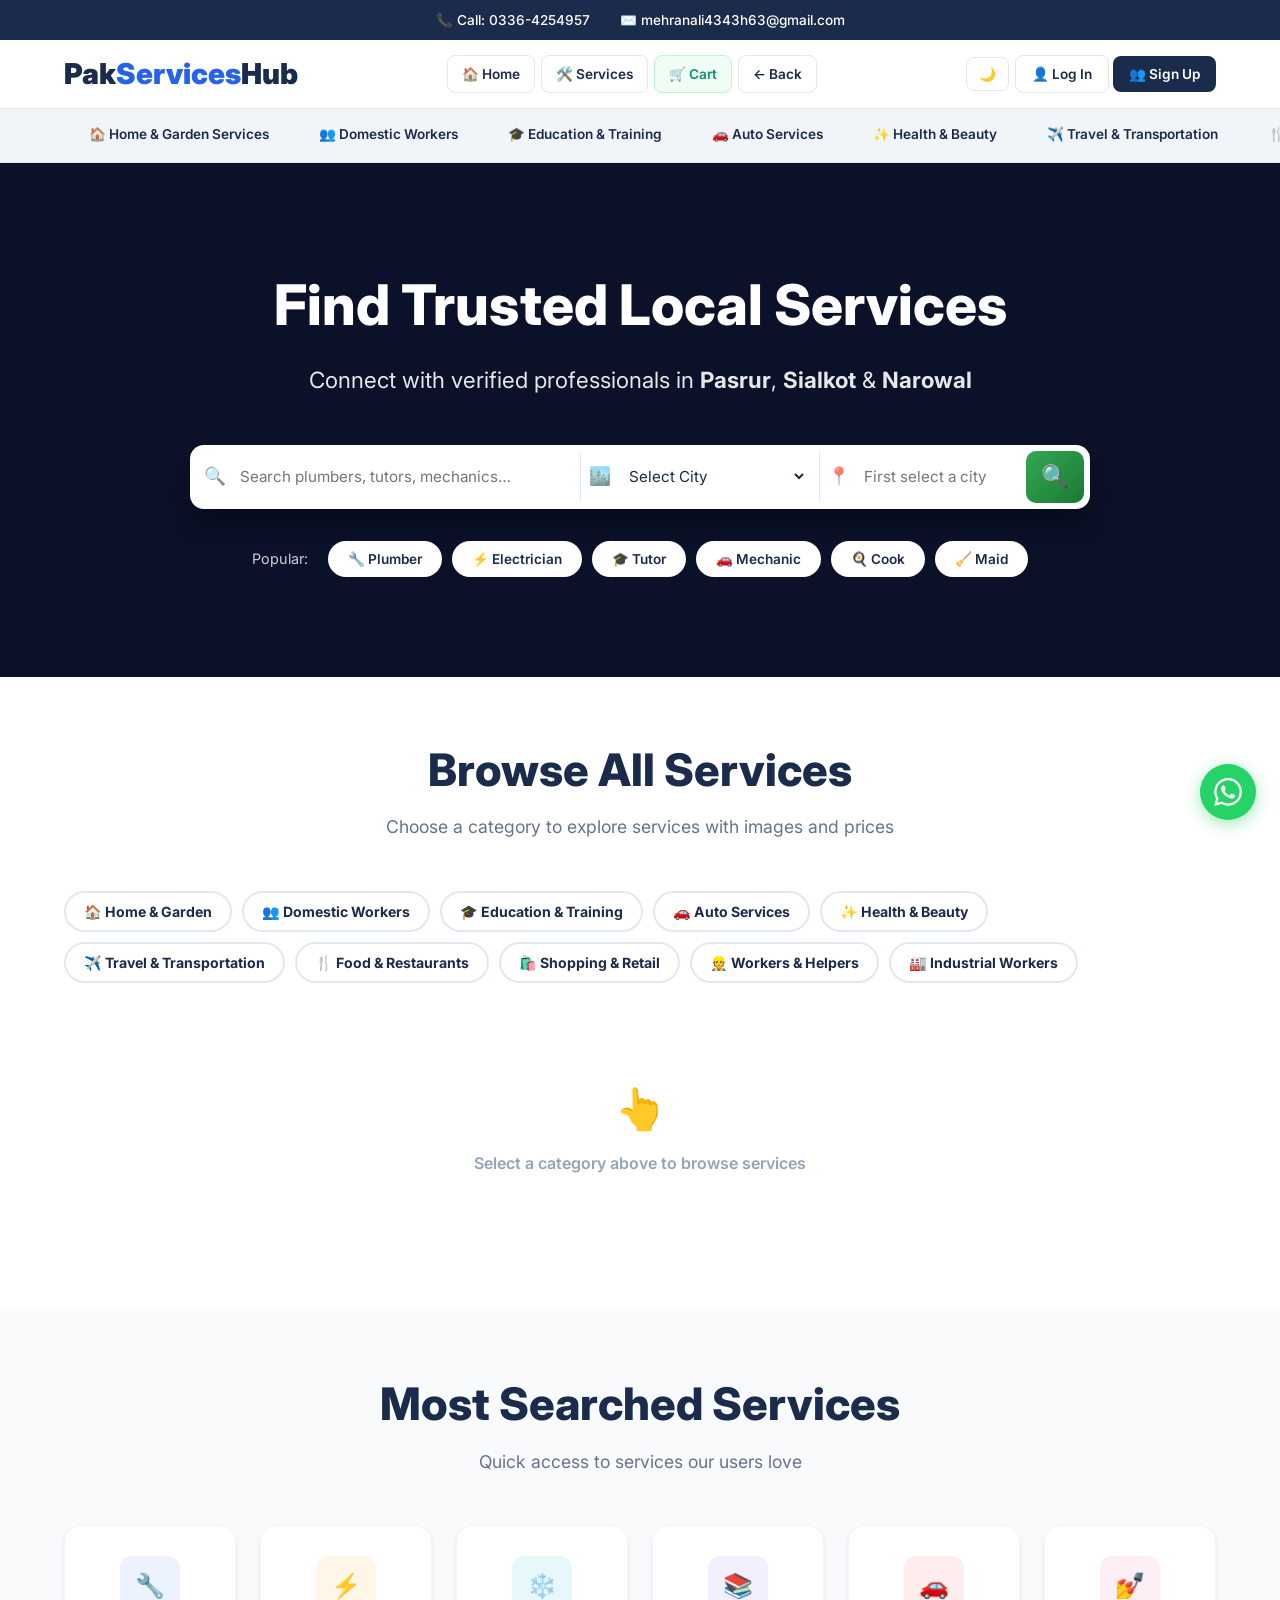
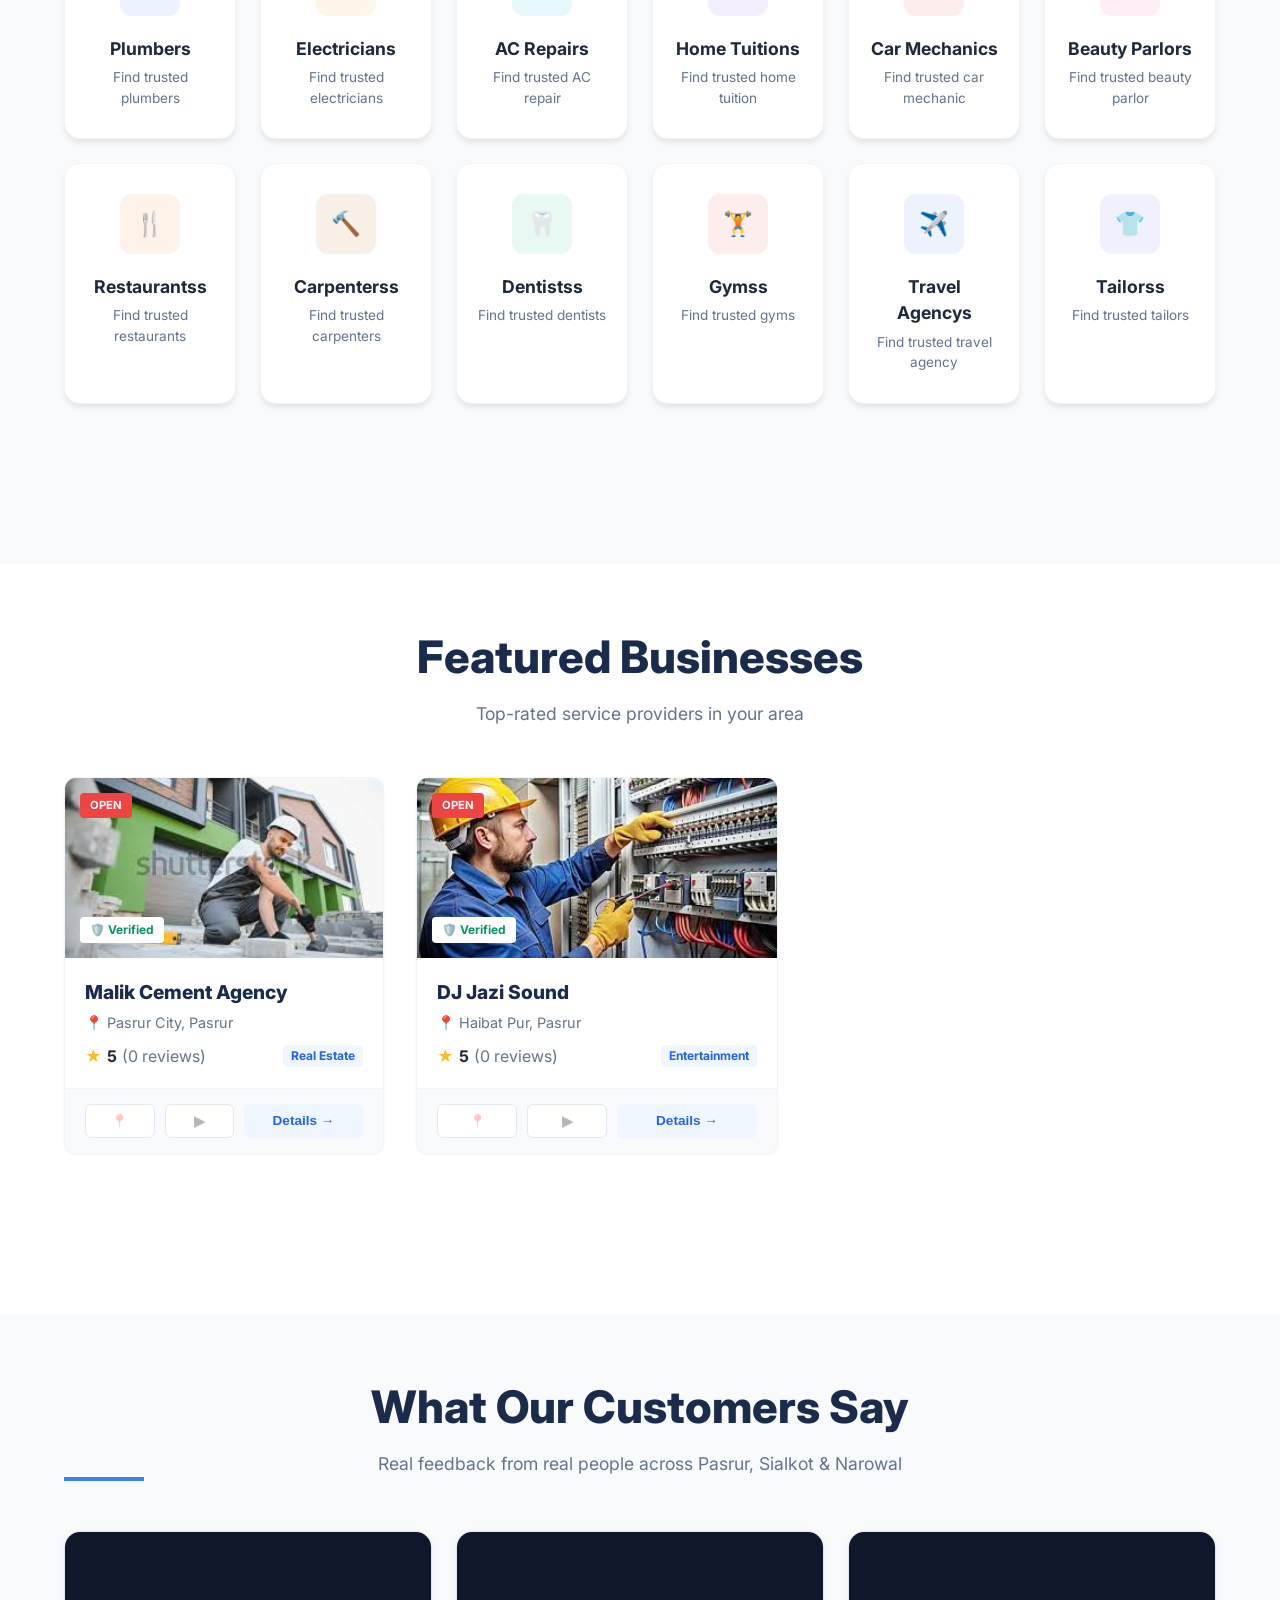
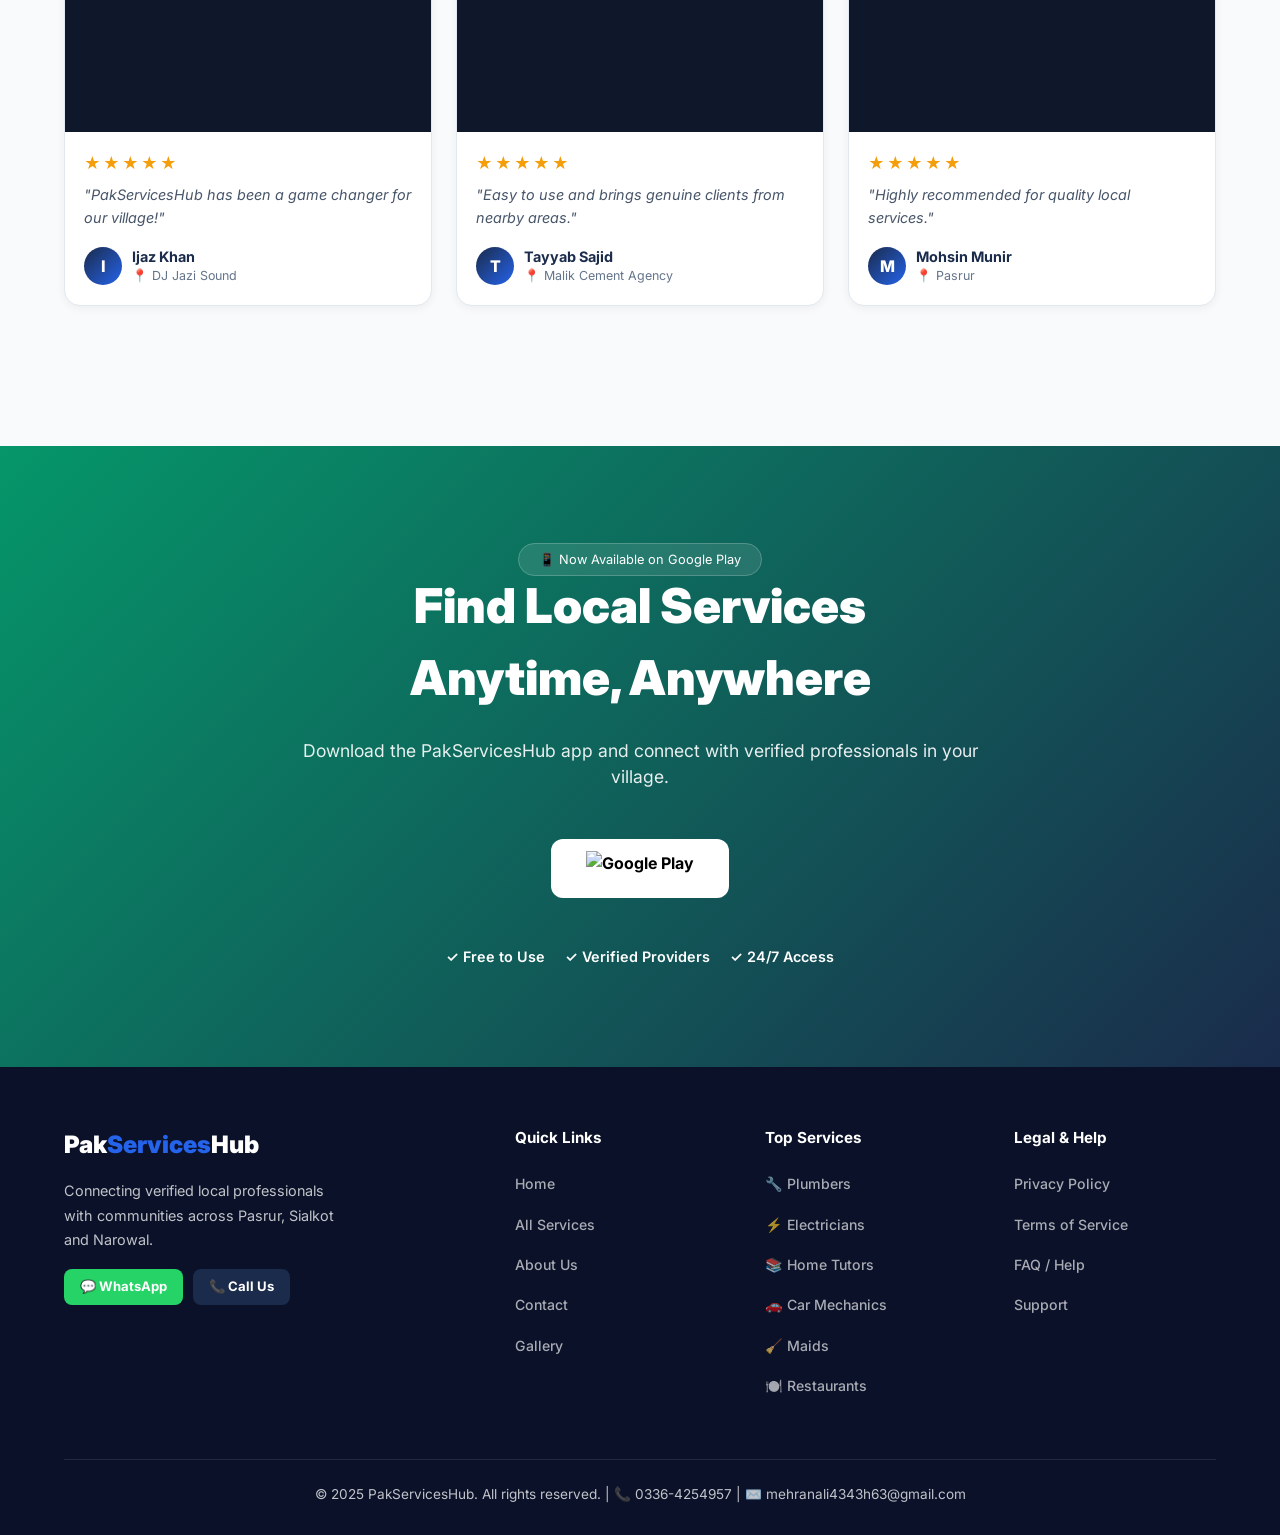
==== commit d208ee55: "second" ====
--- a/index.html
+++ b/index.html
@@ -95,10 +95,11 @@
     <!-- ── Testimonials ── -->
     <section class="section-testimonials">
         <div class="sec-title animate-up">
-            <h2>What Our Users Say</h2>
+            <h2>What Our Customers Say</h2>
+            <p>Real feedback from real people across Pasrur, Sialkot &amp; Narowal</p>
             <div class="sec-underline"></div>
         </div>
-        <div class="video-grid" id="testimonial-container"></div>
+        <div class="test-grid" id="testimonial-container"></div>
     </section>
 
     <!-- ── App Section ── -->
--- a/css/style.css
+++ b/css/style.css
@@ -2071,12 +2071,16 @@
 /* Service cards grid */
 .home-services-grid {
     display: grid;
-    grid-template-columns: repeat(auto-fill, minmax(220px, 1fr));
+    grid-template-columns: repeat(4, 1fr);
     gap: 1.2rem;
-    padding: 0 5%;
+    padding: 0 5% 2rem;
     max-width: 1400px;
     margin: 0 auto;
 }
+
+@media (max-width: 1200px) { .home-services-grid { grid-template-columns: repeat(3, 1fr); } }
+@media (max-width: 860px)  { .home-services-grid { grid-template-columns: repeat(2, 1fr); } }
+@media (max-width: 520px)  { .home-services-grid { grid-template-columns: repeat(2, 1fr); gap: 0.6rem; } }
 
 .home-svc-card {
     background: white;
@@ -3063,3 +3067,1246 @@
 body.dark-mode .admin-sidebar { background: #0f172a; }
 body.dark-mode .admin-sidebar-logo .logo-text { color: #e2e8f0; }
 body.dark-mode .admin-sidebar-logo .logo-sub { color: rgba(255,255,255,0.4); }
+
+
+/* ══════════════════════════════════════════════════════════════
+   SERVICES PAGE — Category buttons + uniform card grid
+   ══════════════════════════════════════════════════════════════ */
+
+/* Category filter bar */
+.services-page-cats {
+    display: flex;
+    flex-wrap: wrap;
+    gap: 10px;
+    padding: 2rem 5% 1.5rem;
+    max-width: 1400px;
+    margin: 0 auto;
+}
+
+.svc-page-cat-btn {
+    padding: 10px 20px;
+    border-radius: 50px;
+    border: 2px solid #e2e8f0;
+    background: white;
+    color: #475569;
+    font-weight: 700;
+    font-size: 0.88rem;
+    cursor: pointer;
+    transition: all 0.2s;
+    font-family: 'Inter', sans-serif;
+    white-space: nowrap;
+}
+
+.svc-page-cat-btn:hover {
+    border-color: var(--spc-color, #2563eb);
+    color: var(--spc-color, #2563eb);
+    background: #f8fafc;
+    transform: translateY(-1px);
+}
+
+.svc-page-cat-btn.active {
+    background: var(--spc-color, #2563eb);
+    border-color: var(--spc-color, #2563eb);
+    color: white;
+    box-shadow: 0 4px 12px rgba(37,99,235,0.25);
+}
+
+/* Grid wrapper */
+.services-page-grid {
+    max-width: 1400px;
+    margin: 0 auto;
+    padding: 0 5% 5rem;
+}
+
+/* Section heading */
+.svc-page-section-heading {
+    font-size: 1.3rem;
+    font-weight: 800;
+    color: #1a2b4b;
+    margin-bottom: 1.5rem;
+    padding-bottom: 0.8rem;
+    border-bottom: 2px solid #e2e8f0;
+}
+
+/* Cards grid — uniform 4 columns */
+.svc-page-cards {
+    display: grid;
+    grid-template-columns: repeat(4, 1fr);
+    gap: 1.2rem;
+}
+
+@media (max-width: 1200px) { .svc-page-cards { grid-template-columns: repeat(3, 1fr); } }
+@media (max-width: 860px)  { .svc-page-cards { grid-template-columns: repeat(2, 1fr); } }
+@media (max-width: 520px)  { .svc-page-cards { grid-template-columns: repeat(2, 1fr); gap: 0.6rem; } }
+
+/* Individual card */
+.svc-page-card {
+    background: white;
+    border-radius: 14px;
+    border: 1px solid #e2e8f0;
+    overflow: hidden;
+    box-shadow: 0 2px 8px rgba(0,0,0,0.05);
+    transition: transform 0.25s, box-shadow 0.25s;
+    display: flex;
+    flex-direction: column;
+}
+
+.svc-page-card:hover {
+    transform: translateY(-5px);
+    box-shadow: 0 12px 28px rgba(0,0,0,0.12);
+    border-color: #bfdbfe;
+}
+
+/* Image area — fixed height so all cards are same size */
+.svc-page-img {
+    position: relative;
+    width: 100%;
+    height: 150px;
+    background: #f1f5f9;
+    overflow: hidden;
+    flex-shrink: 0;
+}
+
+.svc-page-img img {
+    width: 100%;
+    height: 100%;
+    object-fit: cover;
+    display: block;
+    transition: transform 0.35s;
+}
+
+.svc-page-card:hover .svc-page-img img {
+    transform: scale(1.06);
+}
+
+.svc-page-img-fallback {
+    width: 100%;
+    height: 100%;
+    display: flex;
+    align-items: center;
+    justify-content: center;
+    font-size: 3.5rem;
+    background: #f1f5f9;
+}
+
+/* Category tag badge on image */
+.svc-page-cat-tag {
+    position: absolute;
+    bottom: 8px;
+    left: 8px;
+    background: rgba(26,43,75,0.82);
+    color: white;
+    font-size: 0.7rem;
+    font-weight: 700;
+    padding: 3px 9px;
+    border-radius: 20px;
+    backdrop-filter: blur(4px);
+    white-space: nowrap;
+    max-width: calc(100% - 16px);
+    overflow: hidden;
+    text-overflow: ellipsis;
+}
+
+/* Card body */
+.svc-page-body {
+    padding: 14px 16px;
+    display: flex;
+    flex-direction: column;
+    gap: 6px;
+    flex: 1;
+}
+
+.svc-page-name {
+    font-size: 0.95rem;
+    font-weight: 800;
+    color: #1a2b4b;
+    line-height: 1.3;
+}
+
+.svc-page-price {
+    font-size: 0.85rem;
+    font-weight: 700;
+    color: #059669;
+}
+
+.svc-page-actions {
+    display: flex;
+    gap: 8px;
+    margin-top: auto;
+    padding-top: 8px;
+}
+
+.svc-page-book-btn {
+    flex: 1;
+    padding: 8px 10px;
+    background: #1a2b4b;
+    color: white;
+    border: none;
+    border-radius: 8px;
+    font-size: 0.82rem;
+    font-weight: 700;
+    cursor: pointer;
+    transition: 0.2s;
+    font-family: 'Inter', sans-serif;
+}
+.svc-page-book-btn:hover { background: #2563eb; }
+
+.svc-page-cart-btn {
+    flex: 1;
+    padding: 8px 10px;
+    background: #f0fdf4;
+    color: #059669;
+    border: 1.5px solid #bbf7d0;
+    border-radius: 8px;
+    font-size: 0.82rem;
+    font-weight: 700;
+    cursor: pointer;
+    transition: 0.2s;
+    font-family: 'Inter', sans-serif;
+}
+.svc-page-cart-btn:hover { background: #059669; color: white; border-color: #059669; }
+
+/* Empty / prompt states */
+.svc-page-prompt {
+    text-align: center;
+    padding: 5rem 2rem;
+    color: #94a3b8;
+}
+.svc-page-prompt-icon { font-size: 3rem; margin-bottom: 1rem; }
+.svc-page-prompt-text { font-size: 1.1rem; font-weight: 600; }
+
+.svc-page-empty {
+    text-align: center;
+    padding: 4rem 2rem;
+    color: #94a3b8;
+    font-size: 1rem;
+    font-weight: 600;
+}
+
+/* Dark mode */
+body.dark-mode .svc-page-cat-btn {
+    background: #1e293b;
+    border-color: #334155;
+    color: #94a3b8;
+}
+body.dark-mode .svc-page-cat-btn:hover {
+    background: #334155;
+    color: #e2e8f0;
+}
+body.dark-mode .svc-page-cat-btn.active {
+    background: var(--spc-color, #2563eb);
+    border-color: var(--spc-color, #2563eb);
+    color: white;
+}
+body.dark-mode .svc-page-card {
+    background: #1e293b;
+    border-color: #334155;
+}
+body.dark-mode .svc-page-name { color: #e2e8f0; }
+body.dark-mode .svc-page-section-heading { color: #e2e8f0; border-color: #334155; }
+body.dark-mode .svc-page-img { background: #0f172a; }
+body.dark-mode .svc-page-img-fallback { background: #0f172a; }
+body.dark-mode .svc-page-prompt { color: #475569; }
+
+
+/* ══════════════════════════════════════════════════════════════
+   EDIT BUSINESS MODAL
+   ══════════════════════════════════════════════════════════════ */
+
+.edit-biz-overlay {
+    position: fixed; inset: 0;
+    background: rgba(15,23,42,0.6);
+    z-index: 99999;
+    display: flex; align-items: center; justify-content: center;
+    opacity: 0; transition: opacity 0.25s;
+    padding: 1rem;
+}
+.edit-biz-overlay.open { opacity: 1; }
+
+.edit-biz-card {
+    background: #fff;
+    border-radius: 16px;
+    width: 100%; max-width: 620px;
+    max-height: 90vh;
+    overflow-y: auto;
+    box-shadow: 0 20px 60px rgba(0,0,0,0.25);
+    transform: translateY(24px);
+    transition: transform 0.25s;
+}
+.edit-biz-overlay.open .edit-biz-card { transform: translateY(0); }
+
+.edit-biz-header {
+    display: flex; align-items: center; justify-content: space-between;
+    padding: 1.2rem 1.5rem;
+    border-bottom: 1px solid #e2e8f0;
+}
+.edit-biz-header h3 { margin: 0; font-size: 1.1rem; color: #1e293b; }
+.edit-biz-close {
+    background: none; border: none; font-size: 1.2rem;
+    cursor: pointer; color: #64748b; padding: 4px 8px; border-radius: 6px;
+}
+.edit-biz-close:hover { background: #f1f5f9; color: #ef4444; }
+
+.edit-biz-body { padding: 1.5rem; }
+
+.edit-field-group { display: flex; flex-direction: column; gap: 5px; }
+.edit-field-group label { font-size: 0.82rem; font-weight: 600; color: #475569; }
+.edit-field-full { grid-column: 1 / -1; }
+
+.edit-img-preview-wrap {
+    margin-top: 8px; width: 100px; height: 70px;
+    border-radius: 8px; overflow: hidden; border: 1px solid #e2e8f0;
+}
+.edit-img-preview-wrap img { width: 100%; height: 100%; object-fit: cover; }
+
+.edit-biz-footer {
+    display: flex; justify-content: flex-end; gap: 10px;
+    padding: 1rem 1.5rem; border-top: 1px solid #e2e8f0;
+}
+
+.admin-btn-secondary {
+    background: #f1f5f9; color: #475569;
+    border: 1px solid #cbd5e1;
+    padding: 8px 20px; border-radius: 8px;
+    cursor: pointer; font-weight: 600; font-size: 0.9rem;
+    transition: 0.2s; font-family: 'Inter', sans-serif;
+}
+.admin-btn-secondary:hover { background: #e2e8f0; }
+
+/* Edit + Delete buttons side by side */
+.btn-edit-sm {
+    background: #eff6ff; color: #2563eb;
+    border: 1px solid #bfdbfe;
+    padding: 5px 12px; border-radius: 6px;
+    cursor: pointer; font-size: 0.8rem; font-weight: 600;
+    transition: 0.2s; margin-right: 6px;
+}
+.btn-edit-sm:hover { background: #2563eb; color: white; }
+
+/* ══════════════════════════════════════════════════════════════
+   BUSINESS DETAIL MODAL
+   ══════════════════════════════════════════════════════════════ */
+
+.biz-detail-overlay {
+    position: fixed; inset: 0;
+    background: rgba(15,23,42,0.65);
+    z-index: 99998;
+    display: flex; align-items: center; justify-content: center;
+    opacity: 0; transition: opacity 0.25s;
+    padding: 1rem;
+}
+.biz-detail-overlay.open { opacity: 1; }
+
+.biz-detail-card {
+    background: white;
+    border-radius: 20px;
+    width: 100%; max-width: 500px;
+    overflow: hidden;
+    box-shadow: 0 24px 60px rgba(0,0,0,0.25);
+    transform: translateY(24px);
+    transition: transform 0.25s;
+    position: relative;
+}
+.biz-detail-overlay.open .biz-detail-card { transform: translateY(0); }
+
+.biz-detail-close {
+    position: absolute; top: 12px; right: 12px;
+    background: rgba(0,0,0,0.45); color: white;
+    border: none; border-radius: 50%;
+    width: 32px; height: 32px;
+    font-size: 1rem; cursor: pointer;
+    display: flex; align-items: center; justify-content: center;
+    z-index: 2; transition: 0.2s;
+}
+.biz-detail-close:hover { background: #ef4444; }
+
+.biz-detail-img {
+    position: relative; height: 220px; background: #e2e8f0; overflow: hidden;
+}
+.biz-detail-img img { width: 100%; height: 100%; object-fit: cover; display: block; }
+.biz-detail-img-fallback {
+    width: 100%; height: 100%;
+    display: flex; align-items: center; justify-content: center;
+    font-size: 4rem; background: #f1f5f9;
+}
+.biz-detail-status {
+    position: absolute; top: 12px; left: 12px;
+    padding: 4px 10px; border-radius: 6px;
+    font-size: 0.72rem; font-weight: 800; color: white;
+    background: #ef4444;
+}
+.biz-detail-status.open { background: #059669; }
+.biz-detail-status.busy { background: #f59e0b; }
+
+.biz-detail-body { padding: 1.5rem; }
+.biz-detail-name { font-size: 1.4rem; font-weight: 900; color: #1a2b4b; margin-bottom: 6px; }
+.biz-detail-loc { color: #64748b; font-size: 0.9rem; margin-bottom: 12px; }
+.biz-detail-meta {
+    display: flex; gap: 10px; flex-wrap: wrap; margin-bottom: 14px;
+}
+.biz-detail-cat {
+    background: #eff6ff; color: #2563eb;
+    padding: 4px 12px; border-radius: 20px;
+    font-size: 0.8rem; font-weight: 700;
+}
+.biz-detail-rating { font-size: 0.9rem; font-weight: 600; color: #1a2b4b; }
+.biz-detail-desc { color: #475569; font-size: 0.9rem; line-height: 1.6; margin-bottom: 16px; }
+
+.biz-detail-actions { display: flex; gap: 10px; flex-wrap: wrap; }
+.biz-detail-btn {
+    flex: 1; padding: 10px 16px; border-radius: 10px;
+    font-size: 0.88rem; font-weight: 700; cursor: pointer;
+    text-align: center; text-decoration: none;
+    display: flex; align-items: center; justify-content: center; gap: 6px;
+    transition: 0.2s; font-family: 'Inter', sans-serif; border: none;
+    min-width: 120px;
+}
+.biz-detail-map { background: #eff6ff; color: #2563eb; }
+.biz-detail-map:hover { background: #2563eb; color: white; }
+.biz-detail-vid { background: #fef2f2; color: #ef4444; }
+.biz-detail-vid:hover { background: #ef4444; color: white; }
+
+/* ══════════════════════════════════════════════════════════════
+   HOME PAGE — Category prompt & grid fix
+   ══════════════════════════════════════════════════════════════ */
+
+.home-cat-prompt {
+    text-align: center;
+    padding: 4rem 2rem;
+    color: #94a3b8;
+    grid-column: 1 / -1;
+}
+.home-cat-prompt-icon { font-size: 2.5rem; margin-bottom: 0.8rem; }
+.home-cat-prompt-text { font-size: 1rem; font-weight: 600; }
+
+/* Fix image fallback inside home-svc-img */
+.home-svc-img-fallback {
+    width: 100%; height: 100%;
+    display: flex; align-items: center; justify-content: center;
+    font-size: 3rem; background: #f1f5f9;
+}
+
+/* ══════════════════════════════════════════════════════════════
+   MOBILE RESPONSIVE — Admin Dashboard
+   ══════════════════════════════════════════════════════════════ */
+
+@media (max-width: 900px) {
+    .admin-layout { flex-direction: column; }
+
+    .admin-sidebar {
+        width: 100%;
+        height: auto;
+        position: relative;
+        flex-direction: row;
+        flex-wrap: wrap;
+        padding: 1rem;
+        gap: 4px;
+    }
+
+    .admin-sidebar-logo { display: none; }
+
+    .admin-sidebar-item {
+        padding: 8px 14px;
+        font-size: 0.82rem;
+    }
+
+    .admin-sidebar-footer {
+        margin-top: 0;
+        display: flex;
+        gap: 4px;
+    }
+
+    .admin-main { padding: 1.2rem; }
+
+    .admin-stats-row { grid-template-columns: repeat(2, 1fr); }
+
+    .admin-form-grid { grid-template-columns: 1fr; }
+
+    .edit-biz-card { max-width: 100%; }
+}
+
+@media (max-width: 520px) {
+    .admin-stats-row { grid-template-columns: 1fr 1fr; gap: 0.8rem; }
+    .admin-stat-num { font-size: 1.6rem; }
+    .admin-list-row { flex-wrap: wrap; gap: 8px; }
+    .admin-list-actions { width: 100%; justify-content: flex-end; display: flex; }
+}
+
+/* ══════════════════════════════════════════════════════════════
+   MOBILE RESPONSIVE — General
+   ══════════════════════════════════════════════════════════════ */
+
+@media (max-width: 768px) {
+    .hero-pak h1 { font-size: 2.2rem; }
+    .hero-pak p  { font-size: 1rem; }
+
+    .search-box-pak {
+        flex-direction: column;
+        gap: 4px;
+        padding: 10px;
+    }
+    .search-field { border-right: none; border-bottom: 1px solid #e2e8f0; }
+    .search-field:last-of-type { border-bottom: none; }
+    .btn-search-pak { width: 100%; height: 46px; border-radius: 8px; }
+
+    .nav-wrapper { padding: 12px 4%; }
+    .logo { font-size: 1.4rem; }
+    .nav-btns { gap: 8px; }
+    .btn-login, .btn-signup { padding: 8px 14px; font-size: 0.82rem; }
+
+    .business-grid { padding: 0 4% 60px; }
+    .business-card { min-width: 280px; }
+
+    .biz-detail-card { border-radius: 14px; }
+    .biz-detail-img  { height: 180px; }
+}
+
+
+/* ══════════════════════════════════════════════════════════════
+   BUSINESS VIDEO MODAL (was missing — added now)
+   ══════════════════════════════════════════════════════════════ */
+
+.biz-video-modal-overlay {
+    position: fixed; inset: 0;
+    background: rgba(0,0,0,0.88);
+    z-index: 999999;
+    display: flex; align-items: center; justify-content: center;
+    opacity: 0; visibility: hidden;
+    transition: opacity 0.25s, visibility 0.25s;
+    padding: 1rem;
+}
+.biz-video-modal-overlay.open {
+    opacity: 1; visibility: visible;
+}
+
+.biz-video-modal-card {
+    background: #0f172a;
+    border-radius: 16px;
+    width: 100%; max-width: 860px;
+    overflow: hidden;
+    box-shadow: 0 30px 80px rgba(0,0,0,0.6);
+    transform: scale(0.95);
+    transition: transform 0.25s;
+}
+.biz-video-modal-overlay.open .biz-video-modal-card {
+    transform: scale(1);
+}
+
+.biz-video-modal-header {
+    display: flex; align-items: center; justify-content: space-between;
+    padding: 14px 20px;
+    background: #1e293b;
+    color: white;
+    font-weight: 700; font-size: 1rem;
+}
+
+.biz-video-close {
+    background: rgba(255,255,255,0.1);
+    border: none; color: white;
+    width: 32px; height: 32px; border-radius: 50%;
+    font-size: 1rem; cursor: pointer;
+    display: flex; align-items: center; justify-content: center;
+    transition: 0.2s;
+}
+.biz-video-close:hover { background: #ef4444; }
+
+.biz-video-frame {
+    position: relative;
+    width: 100%;
+    padding-bottom: 56.25%; /* 16:9 */
+    background: #000;
+}
+.biz-video-frame iframe {
+    position: absolute; inset: 0;
+    width: 100%; height: 100%;
+    border: none;
+}
+
+/* Video badge on business card image */
+.biz-video-badge {
+    position: absolute;
+    bottom: 10px; right: 10px;
+    background: rgba(239,68,68,0.92);
+    color: white;
+    padding: 5px 12px;
+    border-radius: 20px;
+    font-size: 0.75rem;
+    font-weight: 700;
+    cursor: pointer;
+    transition: 0.2s;
+    backdrop-filter: blur(4px);
+}
+.biz-video-badge:hover { background: #ef4444; transform: scale(1.05); }
+
+/* Business card video/map buttons */
+.btn-biz-map  { background: #eff6ff; color: #2563eb; }
+.btn-biz-map:hover  { background: #2563eb; color: white; }
+.btn-biz-vid  { background: #fef2f2; color: #ef4444; }
+.btn-biz-vid:hover  { background: #ef4444; color: white; }
+
+/* ══════════════════════════════════════════════════════════════
+   SERVICES PAGE — Compact grid, less scrolling
+   ══════════════════════════════════════════════════════════════ */
+
+/* Services page grid — compact */
+.services-page-grid {
+    max-width: 1400px;
+    margin: 0 auto;
+    padding: 0 5% 5rem;
+}
+
+
+/* ══════════════════════════════════════════════════════════════
+   CONTACT PAGE — Inline success state
+   ══════════════════════════════════════════════════════════════ */
+
+.contact-success {
+    text-align: center;
+    padding: 2rem 1rem;
+}
+.contact-success-icon { font-size: 3rem; margin-bottom: 1rem; }
+.contact-success h3 { font-size: 1.4rem; font-weight: 800; color: #059669; margin-bottom: 0.5rem; }
+.contact-success p  { color: #64748b; font-size: 0.95rem; }
+
+/* ══════════════════════════════════════════════════════════════
+   FAQ PAGE — Accordion animation
+   ══════════════════════════════════════════════════════════════ */
+
+.faq-answer {
+    max-height: 0;
+    overflow: hidden;
+    transition: max-height 0.35s ease, padding 0.2s;
+    padding: 0 1.8rem;
+    color: #475569;
+    font-size: 0.95rem;
+    line-height: 1.7;
+}
+
+.faq-item.open .faq-answer {
+    padding: 0 1.8rem 1.2rem;
+}
+
+.faq-question {
+    display: flex;
+    justify-content: space-between;
+    align-items: center;
+    cursor: pointer;
+    user-select: none;
+}
+
+.faq-icon {
+    font-size: 1.4rem;
+    font-weight: 300;
+    color: #2563eb;
+    flex-shrink: 0;
+    transition: transform 0.25s;
+    line-height: 1;
+}
+
+.faq-item.open .faq-icon {
+    transform: rotate(45deg);
+}
+
+.faq-item.open .faq-question {
+    color: #2563eb;
+}
+
+/* ══════════════════════════════════════════════════════════════
+   FOOTER — Social buttons
+   ══════════════════════════════════════════════════════════════ */
+
+.footer-social {
+    display: flex;
+    gap: 10px;
+    margin-top: 1rem;
+    flex-wrap: wrap;
+}
+
+.footer-social-btn {
+    padding: 8px 16px;
+    border-radius: 8px;
+    font-size: 0.82rem;
+    font-weight: 700;
+    text-decoration: none;
+    transition: 0.2s;
+    display: inline-flex;
+    align-items: center;
+    gap: 6px;
+}
+
+.footer-wa   { background: #25d366; color: white; }
+.footer-wa:hover { background: #1ebe5d; }
+.footer-call { background: #1a2b4b; color: white; }
+.footer-call:hover { background: #2563eb; }
+
+/* ══════════════════════════════════════════════════════════════
+   FLOATING WHATSAPP BUTTON
+   ══════════════════════════════════════════════════════════════ */
+
+.float-wa {
+    position: fixed;
+    bottom: 80px;
+    right: 24px;
+    width: 56px;
+    height: 56px;
+    background: #25d366;
+    border-radius: 50%;
+    display: flex;
+    align-items: center;
+    justify-content: center;
+    box-shadow: 0 4px 16px rgba(37,211,102,0.45);
+    z-index: 9990;
+    transition: transform 0.2s, box-shadow 0.2s;
+    text-decoration: none;
+}
+.float-wa:hover {
+    transform: scale(1.1);
+    box-shadow: 0 6px 24px rgba(37,211,102,0.6);
+}
+
+/* ══════════════════════════════════════════════════════════════
+   BACK TO TOP BUTTON
+   ══════════════════════════════════════════════════════════════ */
+
+.back-to-top {
+    position: fixed;
+    bottom: 24px;
+    right: 24px;
+    width: 44px;
+    height: 44px;
+    background: #1a2b4b;
+    color: white;
+    border: none;
+    border-radius: 50%;
+    font-size: 1.2rem;
+    font-weight: 700;
+    cursor: pointer;
+    z-index: 9989;
+    opacity: 0;
+    transform: translateY(10px);
+    transition: opacity 0.3s, transform 0.3s;
+    box-shadow: 0 4px 12px rgba(0,0,0,0.2);
+    display: flex;
+    align-items: center;
+    justify-content: center;
+}
+.back-to-top.visible {
+    opacity: 1;
+    transform: translateY(0);
+}
+.back-to-top:hover { background: #2563eb; }
+
+/* ══════════════════════════════════════════════════════════════
+   SERVICES PAGE — grid container fix
+   ══════════════════════════════════════════════════════════════ */
+
+.services-page-grid {
+    max-width: 1400px;
+    margin: 0 auto;
+    padding: 0 5% 5rem;
+}
+
+/* Ensure svc-page-cards is always a proper grid */
+.svc-page-cards {
+    display: grid !important;
+    grid-template-columns: repeat(4, 1fr) !important;
+    gap: 1.2rem !important;
+}
+
+@media (max-width: 1200px) { .svc-page-cards { grid-template-columns: repeat(3, 1fr) !important; } }
+@media (max-width: 860px)  { .svc-page-cards { grid-template-columns: repeat(2, 1fr) !important; } }
+@media (max-width: 520px)  { .svc-page-cards { grid-template-columns: repeat(2, 1fr) !important; gap: 0.6rem !important; } }
+
+
+/* ══════════════════════════════════════════════════════════════
+   LEGAL PAGES — Privacy Policy & Terms of Service
+   ══════════════════════════════════════════════════════════════ */
+
+.legal-page {
+    max-width: 860px;
+    margin: 0 auto;
+    padding: 3rem 5% 5rem;
+}
+
+.legal-date {
+    color: #94a3b8;
+    font-size: 0.85rem;
+    font-weight: 600;
+    margin-bottom: 1.5rem;
+    display: block;
+}
+
+.legal-intro {
+    background: #eff6ff;
+    border-left: 4px solid #2563eb;
+    border-radius: 0 10px 10px 0;
+    padding: 1rem 1.4rem;
+    color: #1e40af;
+    font-size: 0.95rem;
+    font-weight: 500;
+    line-height: 1.7;
+    margin-bottom: 2.5rem;
+}
+
+.legal-heading {
+    font-size: 1.15rem;
+    font-weight: 800;
+    color: #1a2b4b;
+    margin: 2rem 0 0.7rem;
+    padding-bottom: 0.4rem;
+    border-bottom: 1px solid #e2e8f0;
+}
+
+.legal-text {
+    color: #475569;
+    font-size: 0.95rem;
+    line-height: 1.8;
+    margin-bottom: 0.8rem;
+}
+
+.legal-list {
+    color: #475569;
+    font-size: 0.95rem;
+    line-height: 1.8;
+    padding-left: 1.5rem;
+    margin-bottom: 1rem;
+}
+
+.legal-list li {
+    margin-bottom: 0.4rem;
+}
+
+.legal-contact-box {
+    background: #f8fafc;
+    border: 1px solid #e2e8f0;
+    border-radius: 12px;
+    padding: 1.2rem 1.5rem;
+    margin-top: 0.8rem;
+    display: flex;
+    flex-direction: column;
+    gap: 6px;
+}
+
+.legal-contact-box p {
+    color: #1a2b4b;
+    font-size: 0.95rem;
+    font-weight: 600;
+    margin: 0;
+}
+
+/* Dark mode */
+body.dark-mode .legal-intro { background: #1e3a5f; border-color: #3b82f6; color: #93c5fd; }
+body.dark-mode .legal-heading { color: #e2e8f0; border-color: #334155; }
+body.dark-mode .legal-text,
+body.dark-mode .legal-list { color: #94a3b8; }
+body.dark-mode .legal-contact-box { background: #1e293b; border-color: #334155; }
+body.dark-mode .legal-contact-box p { color: #e2e8f0; }
+
+
+/* ══════════════════════════════════════════════════════════════
+   FOOTER — link hover only (no structural changes)
+   ══════════════════════════════════════════════════════════════ */
+
+.footer-col a {
+    color: rgba(255,255,255,0.65);
+    text-decoration: none;
+    font-size: 0.88rem;
+    font-weight: 500;
+    padding: 4px 0;
+    display: block;
+    transition: color 0.2s, padding-left 0.2s;
+}
+
+.footer-col a:hover {
+    color: white;
+    padding-left: 4px;
+}
+
+
+/* ══════════════════════════════════════════════════════════════
+   ABOUT PAGE
+   ══════════════════════════════════════════════════════════════ */
+
+.about-section {
+    padding: 4rem 5%;
+    max-width: 1200px;
+    margin: 0 auto;
+}
+
+.about-grid {
+    display: grid;
+    grid-template-columns: 1fr 1fr;
+    gap: 4rem;
+    align-items: center;
+}
+
+@media (max-width: 768px) { .about-grid { grid-template-columns: 1fr; gap: 2rem; } }
+
+.about-heading {
+    font-size: 2rem;
+    font-weight: 900;
+    color: #1a2b4b;
+    margin-bottom: 1.2rem;
+    line-height: 1.3;
+}
+
+.about-heading-accent { color: #2563eb; }
+
+.about-text {
+    color: #475569;
+    font-size: 1rem;
+    line-height: 1.8;
+    margin-bottom: 1rem;
+}
+
+.about-img {
+    width: 100%;
+    border-radius: 16px;
+    object-fit: cover;
+    height: 340px;
+    box-shadow: 0 12px 40px rgba(0,0,0,0.12);
+}
+
+.about-stats {
+    display: grid;
+    grid-template-columns: repeat(2, 1fr);
+    gap: 1rem;
+    margin-top: 2rem;
+}
+
+.about-stat {
+    background: #f8fafc;
+    border: 1px solid #e2e8f0;
+    border-radius: 12px;
+    padding: 1.2rem;
+    text-align: center;
+}
+
+.about-stat-num {
+    font-size: 1.8rem;
+    font-weight: 900;
+    color: #2563eb;
+    margin-bottom: 4px;
+}
+
+.about-stat-label {
+    font-size: 0.82rem;
+    color: #64748b;
+    font-weight: 600;
+    text-transform: uppercase;
+    letter-spacing: 0.4px;
+}
+
+/* ══════════════════════════════════════════════════════════════
+   CONTACT PAGE
+   ══════════════════════════════════════════════════════════════ */
+
+.contact-grid {
+    display: grid;
+    grid-template-columns: 1fr 1.4fr;
+    gap: 3rem;
+    max-width: 1100px;
+    margin: 0 auto;
+    padding: 4rem 5%;
+    align-items: start;
+}
+
+@media (max-width: 768px) { .contact-grid { grid-template-columns: 1fr; gap: 2rem; } }
+
+.contact-heading {
+    font-size: 1.6rem;
+    font-weight: 800;
+    color: #1a2b4b;
+    margin-bottom: 0.5rem;
+}
+
+.contact-sub {
+    color: #64748b;
+    font-size: 0.95rem;
+    margin-bottom: 2rem;
+}
+
+.contact-info-item {
+    display: flex;
+    flex-direction: column;
+    gap: 3px;
+    margin-bottom: 1.4rem;
+    padding: 1rem 1.2rem;
+    background: #f8fafc;
+    border-radius: 10px;
+    border: 1px solid #e2e8f0;
+}
+
+.contact-info-label {
+    font-size: 0.78rem;
+    font-weight: 700;
+    color: #2563eb;
+    text-transform: uppercase;
+    letter-spacing: 0.5px;
+    margin: 0;
+}
+
+.contact-info-item p {
+    color: #1a2b4b;
+    font-size: 0.95rem;
+    font-weight: 600;
+    margin: 0;
+}
+
+.contact-form-card {
+    background: white;
+    border-radius: 16px;
+    padding: 2rem;
+    box-shadow: 0 4px 20px rgba(0,0,0,0.08);
+    border: 1px solid #e2e8f0;
+}
+
+/* Quick contact buttons on contact page */
+.contact-quick-btns {
+    display: flex;
+    gap: 10px;
+    margin-top: 1.5rem;
+    flex-wrap: wrap;
+}
+
+.contact-quick-btn {
+    display: inline-flex;
+    align-items: center;
+    gap: 8px;
+    padding: 10px 18px;
+    border-radius: 10px;
+    font-size: 0.88rem;
+    font-weight: 700;
+    text-decoration: none;
+    transition: 0.2s;
+}
+
+.contact-quick-btn-wa {
+    background: #25d366;
+    color: white;
+}
+.contact-quick-btn-wa:hover { background: #1ebe5d; transform: translateY(-2px); }
+
+.contact-quick-btn-email {
+    background: #eff6ff;
+    color: #2563eb;
+    border: 1px solid #bfdbfe;
+}
+.contact-quick-btn-email:hover { background: #2563eb; color: white; transform: translateY(-2px); }
+
+/* Dark mode */
+body.dark-mode .about-stat { background: #1e293b; border-color: #334155; }
+body.dark-mode .about-stat-label { color: #94a3b8; }
+body.dark-mode .about-heading { color: #e2e8f0; }
+body.dark-mode .about-text { color: #94a3b8; }
+body.dark-mode .contact-info-item { background: #1e293b; border-color: #334155; }
+body.dark-mode .contact-info-item p { color: #e2e8f0; }
+body.dark-mode .contact-heading { color: #e2e8f0; }
+body.dark-mode .contact-form-card { background: #1e293b; border-color: #334155; }
+
+
+/* ══════════════════════════════════════════════════════════════
+   TESTIMONIALS — New card design
+   ══════════════════════════════════════════════════════════════ */
+
+.test-grid {
+    display: grid;
+    grid-template-columns: repeat(auto-fill, minmax(300px, 1fr));
+    gap: 1.5rem;
+    padding: 0 5% 5rem;
+    max-width: 1400px;
+    margin: 0 auto;
+}
+
+/* Individual testimonial card */
+.test-card {
+    background: white;
+    border-radius: 16px;
+    border: 1px solid #e2e8f0;
+    overflow: hidden;
+    box-shadow: 0 2px 10px rgba(0,0,0,0.06);
+    transition: transform 0.25s, box-shadow 0.25s;
+}
+.test-card:hover {
+    transform: translateY(-4px);
+    box-shadow: 0 10px 28px rgba(0,0,0,0.1);
+}
+
+/* Video thumbnail area */
+.test-video-wrap {
+    position: relative;
+    width: 100%;
+    height: 200px;
+    background: #0f172a;
+    overflow: hidden;
+}
+
+.test-thumb-overlay {
+    position: relative;
+    width: 100%;
+    height: 100%;
+}
+
+.test-thumb-overlay img {
+    width: 100%;
+    height: 100%;
+    object-fit: cover;
+    opacity: 0.75;
+    display: block;
+}
+
+.test-play-btn {
+    position: absolute;
+    top: 50%; left: 50%;
+    transform: translate(-50%, -50%);
+    width: 60px; height: 60px;
+    background: rgba(239,68,68,0.92);
+    border: none; border-radius: 50%;
+    color: white; font-size: 1.4rem;
+    cursor: pointer;
+    display: flex; align-items: center; justify-content: center;
+    transition: 0.2s;
+    box-shadow: 0 4px 16px rgba(239,68,68,0.5);
+}
+.test-play-btn:hover {
+    background: #ef4444;
+    transform: translate(-50%, -50%) scale(1.1);
+}
+
+.test-duration-badge {
+    position: absolute;
+    bottom: 8px; right: 8px;
+    background: rgba(0,0,0,0.7);
+    color: white;
+    font-size: 0.72rem;
+    font-weight: 700;
+    padding: 3px 8px;
+    border-radius: 4px;
+}
+
+.test-no-video {
+    width: 100%; height: 100%;
+    background: linear-gradient(135deg, #1a2b4b, #2563eb);
+    display: flex; align-items: center; justify-content: center;
+}
+
+.test-avatar-big {
+    width: 70px; height: 70px;
+    background: rgba(255,255,255,0.2);
+    border-radius: 50%;
+    color: white;
+    font-size: 2rem;
+    font-weight: 900;
+    display: flex; align-items: center; justify-content: center;
+}
+
+/* Card body */
+.test-body {
+    padding: 1.2rem;
+}
+
+.test-stars {
+    color: #f59e0b;
+    font-size: 1rem;
+    letter-spacing: 2px;
+    margin-bottom: 8px;
+}
+
+.test-quote {
+    color: #475569;
+    font-size: 0.9rem;
+    line-height: 1.6;
+    font-style: italic;
+    margin-bottom: 1rem;
+    display: -webkit-box;
+    -webkit-line-clamp: 3;
+    -webkit-box-orient: vertical;
+    overflow: hidden;
+}
+
+.test-user-row {
+    display: flex;
+    align-items: center;
+    gap: 10px;
+}
+
+.test-avatar {
+    width: 38px; height: 38px;
+    background: linear-gradient(135deg, #1a2b4b, #2563eb);
+    border-radius: 50%;
+    color: white;
+    font-size: 1rem;
+    font-weight: 800;
+    display: flex; align-items: center; justify-content: center;
+    flex-shrink: 0;
+}
+
+.test-name {
+    font-weight: 700;
+    font-size: 0.9rem;
+    color: #1a2b4b;
+}
+
+.test-loc {
+    font-size: 0.78rem;
+    color: #64748b;
+}
+
+.test-service-tag {
+    display: inline-block;
+    margin-top: 8px;
+    background: #eff6ff;
+    color: #2563eb;
+    font-size: 0.75rem;
+    font-weight: 700;
+    padding: 3px 10px;
+    border-radius: 20px;
+}
+
+/* Empty state */
+.test-empty-state {
+    grid-column: 1 / -1;
+    text-align: center;
+    padding: 4rem 2rem;
+    background: #f8fafc;
+    border-radius: 16px;
+    border: 2px dashed #e2e8f0;
+}
+.test-empty-icon { font-size: 3rem; margin-bottom: 1rem; }
+.test-empty-state h3 { font-size: 1.3rem; font-weight: 800; color: #1a2b4b; margin-bottom: 0.5rem; }
+.test-empty-state p  { color: #64748b; font-size: 0.95rem; line-height: 1.6; margin-bottom: 1.5rem; }
+.test-empty-cta {
+    display: inline-block;
+    background: #1a2b4b;
+    color: white;
+    padding: 10px 24px;
+    border-radius: 10px;
+    font-weight: 700;
+    text-decoration: none;
+    font-size: 0.9rem;
+    transition: 0.2s;
+}
+.test-empty-cta:hover { background: #2563eb; }
+
+/* Dark mode */
+body.dark-mode .test-card { background: #1e293b; border-color: #334155; }
+body.dark-mode .test-name { color: #e2e8f0; }
+body.dark-mode .test-quote { color: #94a3b8; }
+body.dark-mode .test-empty-state { background: #1e293b; border-color: #334155; }
+body.dark-mode .test-empty-state h3 { color: #e2e8f0; }
+
+
+/* Testimonial inline iframe (video plays directly in card) */
+.test-iframe-wrap {
+    position: relative;
+    width: 100%;
+    height: 100%;
+}
+.test-iframe-wrap iframe {
+    position: absolute;
+    top: 0; left: 0;
+    width: 100%;
+    height: 100%;
+    border: none;
+    display: block;
+}
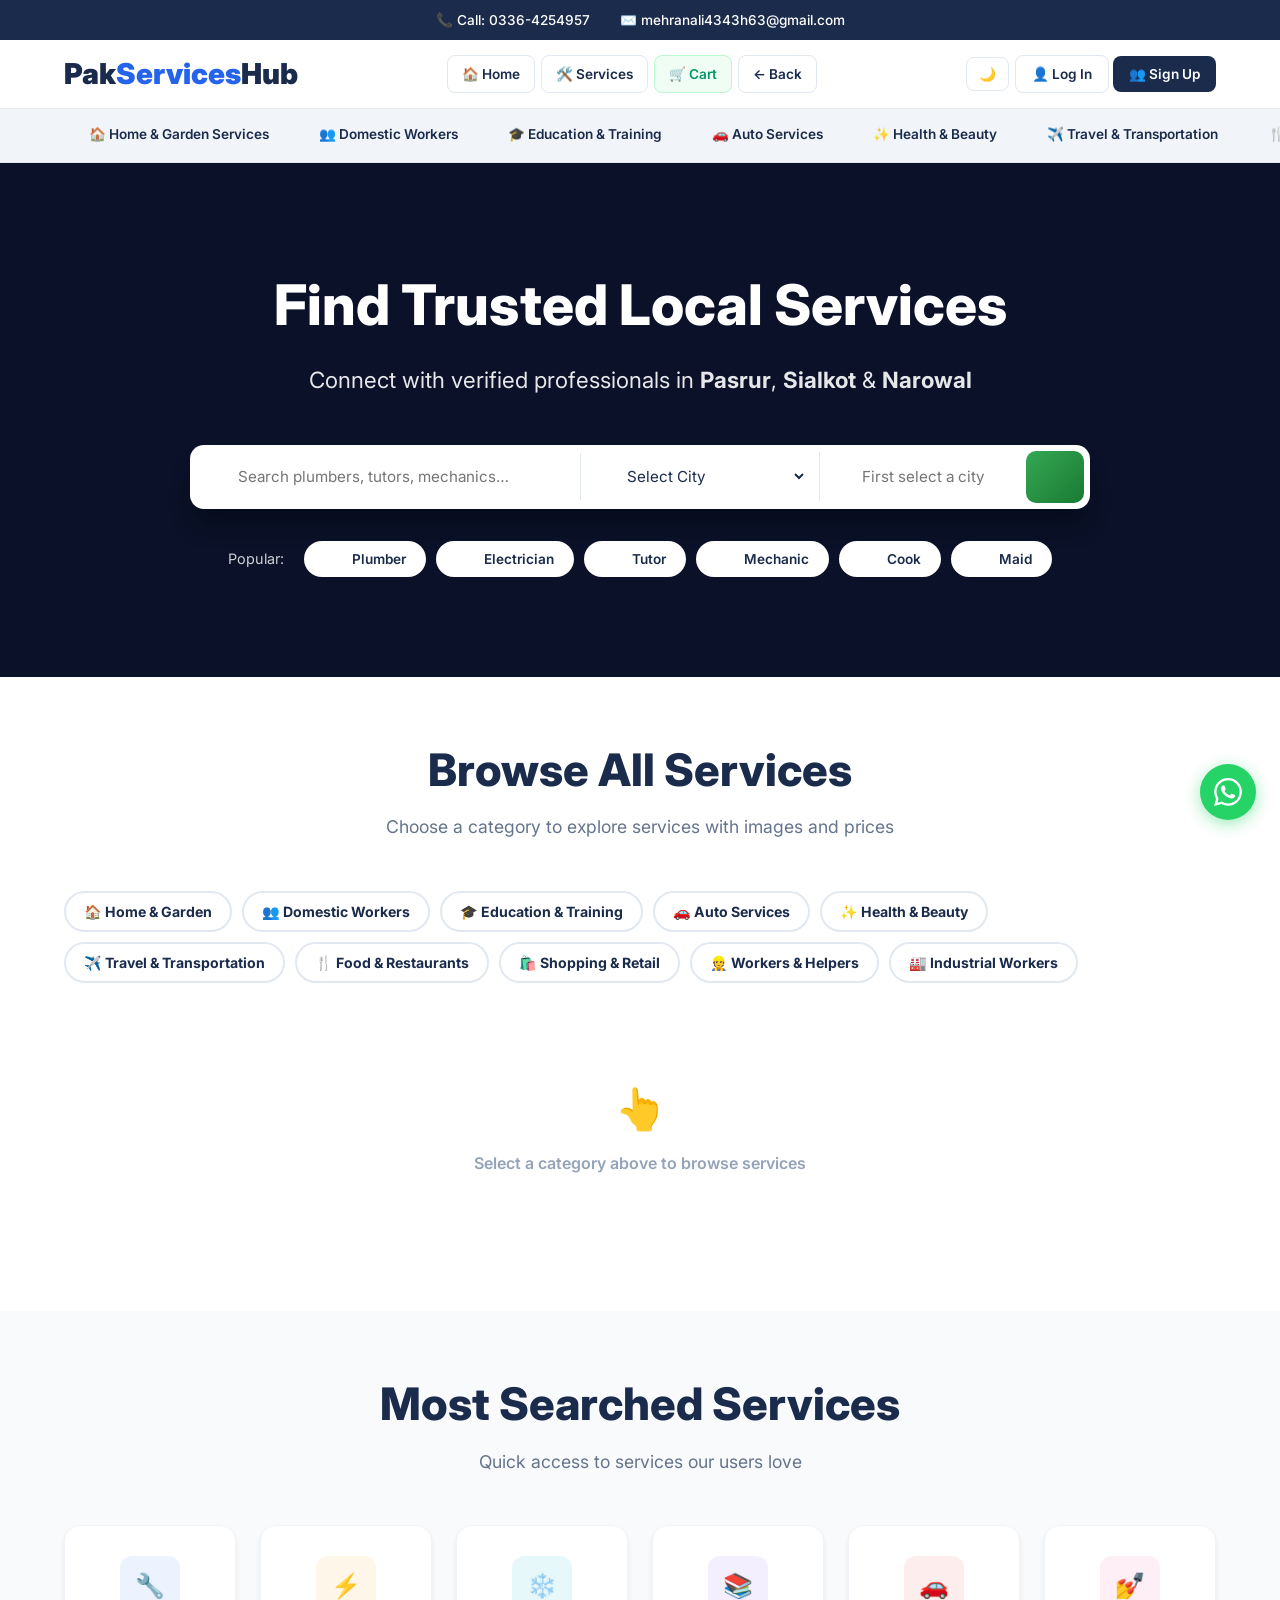
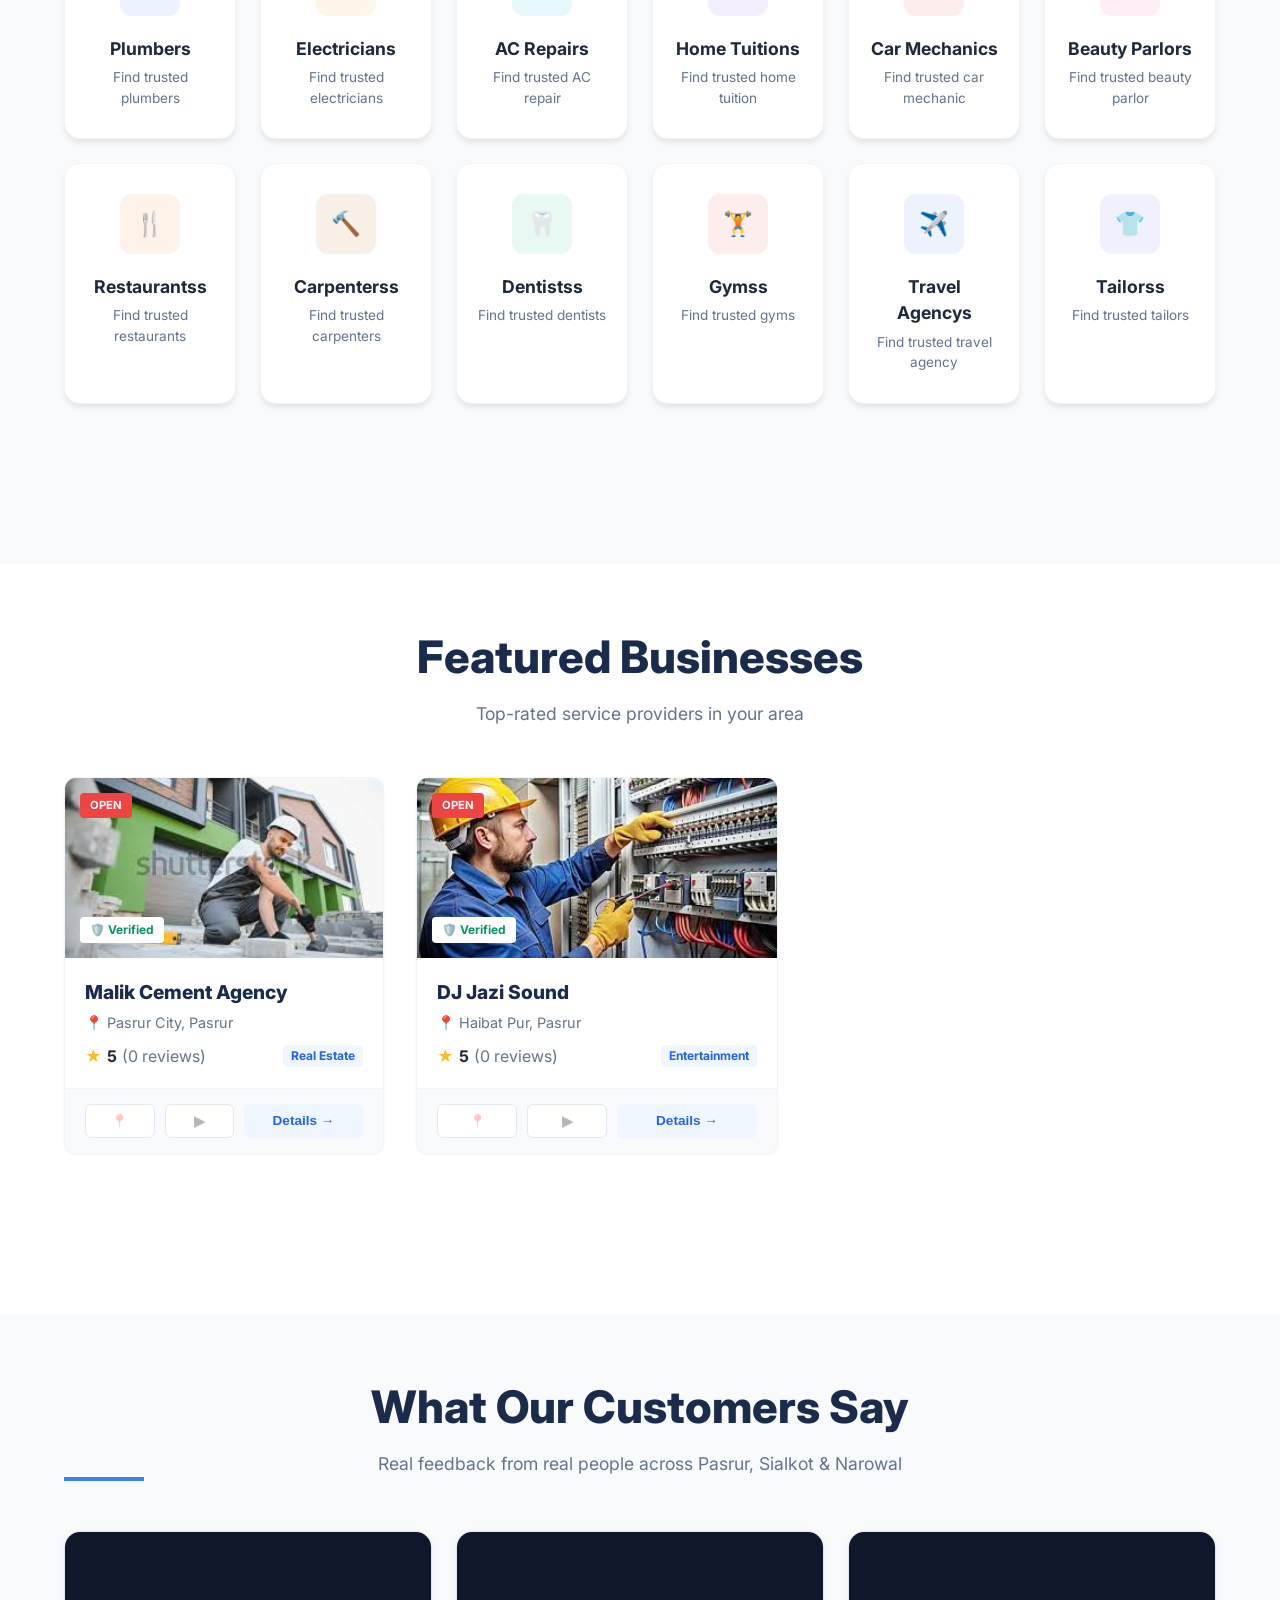
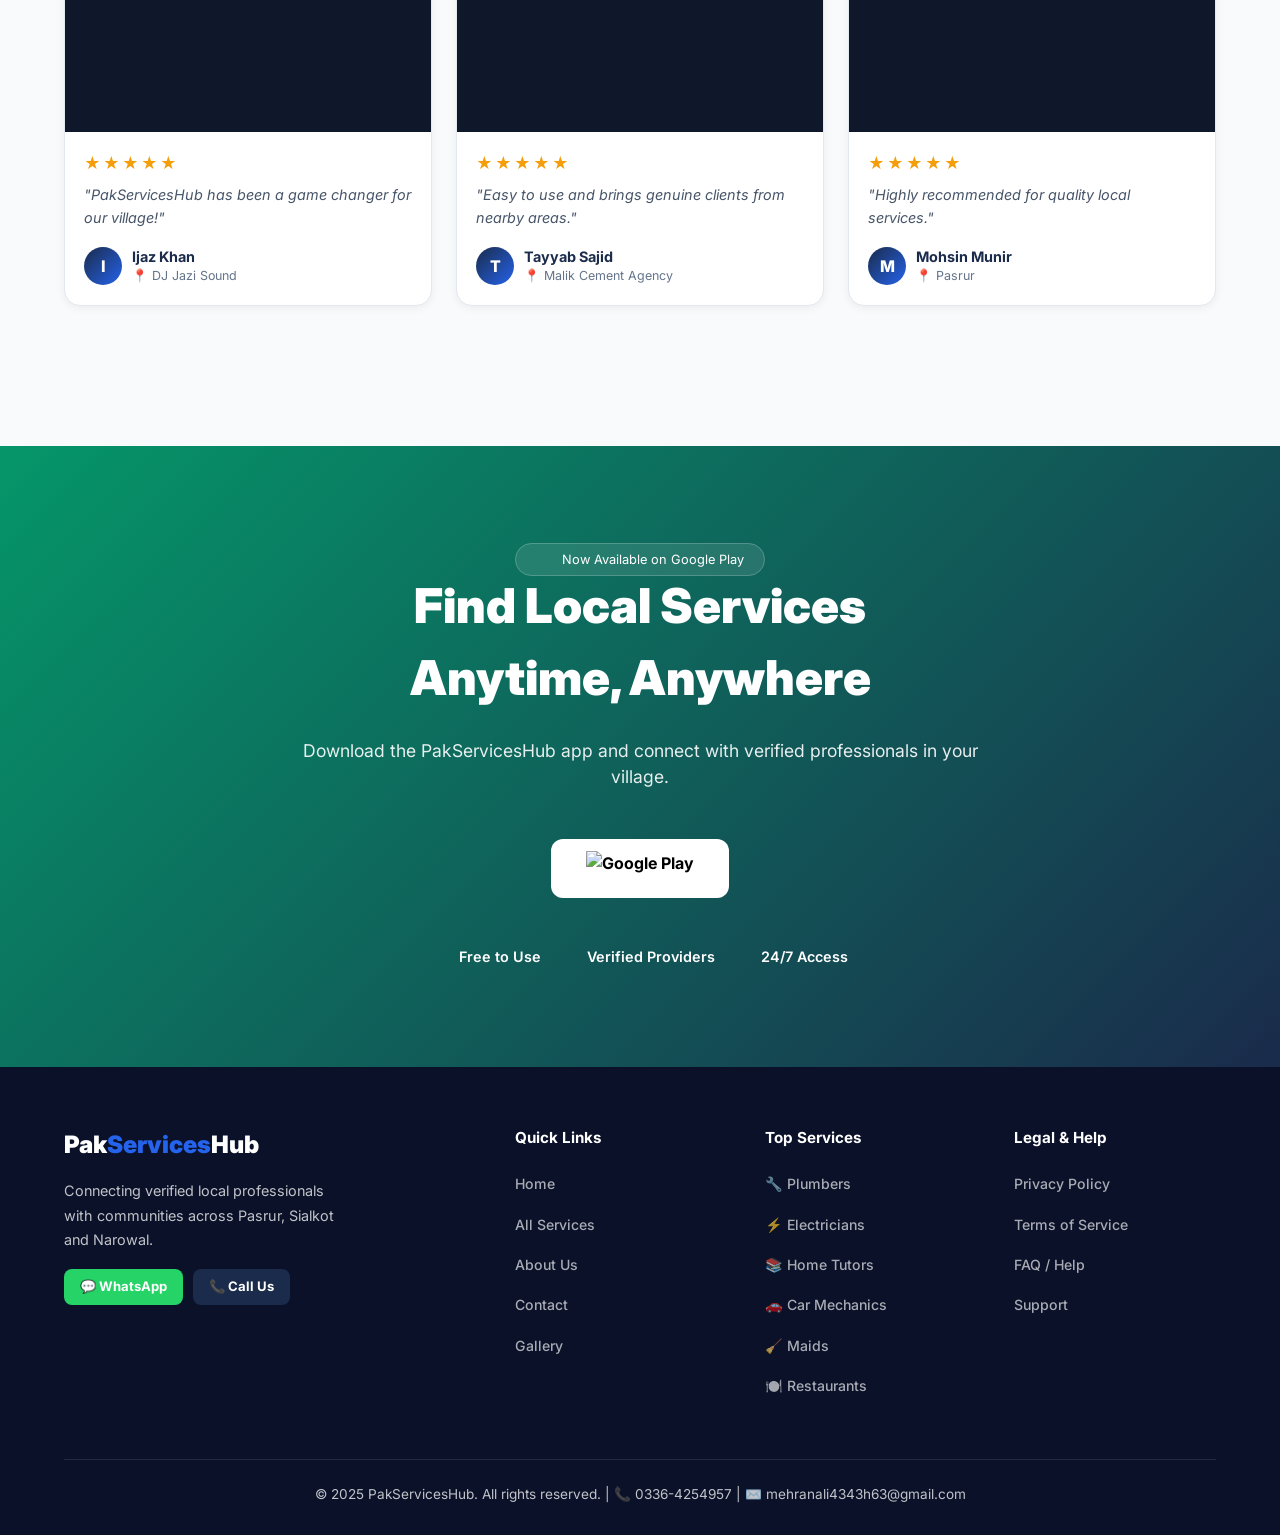
==== commit 557d5402: "Convert emojis to SVG icons in main pages (index, about, contact, faq, services)" ====
--- a/index.html
+++ b/index.html
@@ -9,6 +9,7 @@
     <link href="https://fonts.googleapis.com/css2?family=Inter:wght@300;400;600;700;900&display=swap" rel="stylesheet">
 </head>
 <body>
+    <script src="js/icons.js"></script>
     <div id="navbar-placeholder"></div>
 
     <!-- ── Hero ── -->
@@ -19,36 +20,36 @@
 
             <div class="search-box-pak" id="main-search-box">
                 <div class="search-field search-field-main">
-                    <span class="search-field-icon">🔍</span>
+                    <span class="search-field-icon icon-search"></span>
                     <input type="text" id="main-search"
                         placeholder="Search plumbers, tutors, mechanics…"
                         autocomplete="off" aria-label="Search services">
                     <div id="search-results" class="search-results-panel"></div>
                 </div>
                 <div class="search-field city-field">
-                    <span class="search-field-icon">🏙️</span>
+                    <span class="search-field-icon icon-city"></span>
                     <select id="city-select" aria-label="Select city">
                         <option value="">Select City</option>
                     </select>
                 </div>
                 <div class="search-field village-search-wrapper" id="village-search-wrapper">
-                    <span class="search-field-icon village-pin-icon">📍</span>
+                    <span class="search-field-icon village-pin-icon icon-location"></span>
                     <input type="text" id="village-search"
                         placeholder="First select a city"
                         autocomplete="off" disabled aria-label="Search village">
                     <div id="village-results" class="search-results-panel village-results-panel"></div>
                 </div>
-                <button class="btn-search-pak" id="hero-search-btn" aria-label="Search">🔍</button>
+                <button class="btn-search-pak icon-search-btn" id="hero-search-btn" aria-label="Search"></button>
             </div>
 
             <div class="popular-chips" id="service-chips-row">
                 <span class="popular-label">Popular:</span>
-                <span class="chip-pak" data-val="Plumber">🔧 Plumber</span>
-                <span class="chip-pak" data-val="Electrician">⚡ Electrician</span>
-                <span class="chip-pak" data-val="Tutor">🎓 Tutor</span>
-                <span class="chip-pak" data-val="Mechanic">🚗 Mechanic</span>
-                <span class="chip-pak" data-val="Cook">🍳 Cook</span>
-                <span class="chip-pak" data-val="Maid">🧹 Maid</span>
+                <span class="chip-pak" data-val="Plumber"><span class="chip-icon icon-wrench-inline"></span> Plumber</span>
+                <span class="chip-pak" data-val="Electrician"><span class="chip-icon icon-lightning-inline"></span> Electrician</span>
+                <span class="chip-pak" data-val="Tutor"><span class="chip-icon icon-graduation-inline"></span> Tutor</span>
+                <span class="chip-pak" data-val="Mechanic"><span class="chip-icon icon-car-inline"></span> Mechanic</span>
+                <span class="chip-pak" data-val="Cook"><span class="chip-icon icon-chef-inline"></span> Cook</span>
+                <span class="chip-pak" data-val="Maid"><span class="chip-icon icon-broom-inline"></span> Maid</span>
             </div>
 
             <div class="popular-villages" id="popular-villages-strip">
@@ -105,16 +106,16 @@
     <!-- ── App Section ── -->
     <section class="app-section">
         <div class="animate-up">
-            <span class="app-badge">📱 Now Available on Google Play</span>
+            <span class="app-badge"><span class="icon-mobile-inline"></span> Now Available on Google Play</span>
             <h2 class="app-heading">Find Local Services<br>Anytime, Anywhere</h2>
             <p class="app-desc">Download the PakServicesHub app and connect with verified professionals in your village.</p>
             <div class="app-play-btn">
                 <img src="https://upload.wikimedia.org/wikipedia/commons/7/78/Google_Play_Store_badge_EN.svg" height="35" alt="Google Play">
             </div>
             <div class="app-check">
-                <span>✓ Free to Use</span>
-                <span>✓ Verified Providers</span>
-                <span>✓ 24/7 Access</span>
+                <span><span class="icon-check-inline"></span> Free to Use</span>
+                <span><span class="icon-check-inline"></span> Verified Providers</span>
+                <span><span class="icon-check-inline"></span> 24/7 Access</span>
             </div>
         </div>
     </section>
--- a/css/style.css
+++ b/css/style.css
@@ -4310,3 +4310,384 @@
     border: none;
     display: block;
 }
+
+
+/* ══════════════════════════════════════════════════════════════
+   ABOUT PAGE — Inline CSS moved to stylesheet
+   ══════════════════════════════════════════════════════════════ */
+
+.about-section-title {
+    font-size: 1.8rem;
+    font-weight: 900;
+    color: #1a2b4b;
+    margin-bottom: 2rem;
+    text-align: center;
+}
+
+/* Values section */
+.about-values-section {
+    background: #f8fafc;
+    padding: 4rem 5%;
+}
+.about-values-inner {
+    max-width: 1200px;
+    margin: 0 auto;
+}
+.about-values-grid {
+    display: grid;
+    grid-template-columns: repeat(auto-fit, minmax(220px, 1fr));
+    gap: 1.5rem;
+}
+.about-value-card {
+    background: white;
+    border-radius: 14px;
+    padding: 1.8rem;
+    text-align: center;
+    border: 1px solid #e2e8f0;
+    box-shadow: 0 2px 8px rgba(0,0,0,0.05);
+}
+.about-value-icon {
+    font-size: 2.5rem;
+    margin-bottom: 0.8rem;
+}
+.about-value-title {
+    color: #1a2b4b;
+    font-size: 1rem;
+    font-weight: 700;
+    margin-bottom: 0.5rem;
+}
+.about-value-text {
+    color: #64748b;
+    font-size: 0.88rem;
+    line-height: 1.6;
+}
+
+/* How it works */
+.about-hiw-section {
+    padding: 4rem 5%;
+    max-width: 1200px;
+    margin: 0 auto;
+}
+.about-hiw-grid {
+    display: grid;
+    grid-template-columns: repeat(auto-fit, minmax(200px, 1fr));
+    gap: 2rem;
+    text-align: center;
+}
+.about-hiw-step { display: flex; flex-direction: column; align-items: center; }
+.about-hiw-icon {
+    width: 60px; height: 60px;
+    border-radius: 50%;
+    display: flex; align-items: center; justify-content: center;
+    font-size: 1.5rem;
+    margin: 0 auto 1rem;
+}
+.about-hiw-icon-blue  { background: #eff6ff; }
+.about-hiw-icon-green { background: #f0fdf4; }
+.about-hiw-icon-yellow{ background: #fef3c7; }
+.about-hiw-icon-pink  { background: #fdf2f8; }
+.about-hiw-title {
+    color: #1a2b4b;
+    font-size: 1rem;
+    font-weight: 700;
+    margin-bottom: 0.4rem;
+}
+.about-hiw-text { color: #64748b; font-size: 0.88rem; }
+
+/* CTA section */
+.about-cta-section {
+    background: linear-gradient(135deg, #1a2b4b, #2563eb);
+    padding: 3rem 5%;
+    text-align: center;
+    color: white;
+}
+.about-cta-title {
+    font-size: 1.8rem;
+    font-weight: 900;
+    margin-bottom: 0.8rem;
+    color: white;
+}
+.about-cta-sub {
+    opacity: 0.85;
+    margin-bottom: 1.5rem;
+    color: white;
+}
+.about-cta-btn {
+    background: white;
+    color: #1a2b4b;
+    padding: 12px 32px;
+    border-radius: 10px;
+    font-weight: 800;
+    text-decoration: none;
+    font-size: 1rem;
+    display: inline-block;
+    transition: 0.2s;
+}
+.about-cta-btn:hover { background: #eff6ff; transform: translateY(-2px); }
+
+/* ══════════════════════════════════════════════════════════════
+   CONTACT PAGE — Inline CSS moved to stylesheet
+   ══════════════════════════════════════════════════════════════ */
+
+.contact-form-title {
+    color: #1a2b4b;
+    font-size: 1.1rem;
+    font-weight: 800;
+    margin-bottom: 1.5rem;
+}
+
+.form-select {
+    width: 100%;
+    padding: 12px 16px;
+    border: 1.5px solid #e2e8f0;
+    border-radius: 10px;
+    font-size: 0.95rem;
+    outline: none;
+    font-family: 'Inter', sans-serif;
+    color: #1a2b4b;
+    background: white;
+    transition: 0.2s;
+}
+.form-select:focus { border-color: #2563eb; box-shadow: 0 0 0 3px rgba(37,99,235,0.1); }
+
+.form-textarea {
+    width: 100%;
+    padding: 12px 16px;
+    border: 1.5px solid #e2e8f0;
+    border-radius: 10px;
+    font-size: 0.95rem;
+    outline: none;
+    font-family: 'Inter', sans-serif;
+    resize: vertical;
+    transition: 0.2s;
+}
+.form-textarea:focus { border-color: #2563eb; box-shadow: 0 0 0 3px rgba(37,99,235,0.1); }
+
+.contact-success-btn { margin-top: 1.2rem; }
+
+/* Dark mode for new classes */
+body.dark-mode .about-value-card { background: #1e293b; border-color: #334155; }
+body.dark-mode .about-value-title { color: #e2e8f0; }
+body.dark-mode .about-value-text { color: #94a3b8; }
+body.dark-mode .about-hiw-title { color: #e2e8f0; }
+body.dark-mode .about-hiw-text { color: #94a3b8; }
+body.dark-mode .about-values-section { background: #0f172a; }
+body.dark-mode .form-select,
+body.dark-mode .form-textarea { background: #0f172a; border-color: #334155; color: #e2e8f0; }
+
+/* ── SVG Icon Styles ── */
+.icon-search, .icon-city, .icon-location, .icon-wrench, .icon-lightning, 
+.icon-graduation, .icon-car, .icon-chef, .icon-broom, .icon-phone, 
+.icon-mobile, .icon-mail, .icon-shield, .icon-globe, .icon-dollar, 
+.icon-calendar, .icon-worker, .icon-star, .icon-check, .icon-clock, 
+.icon-message, .icon-send, .icon-plus, .icon-minus, .icon-arrow, 
+.icon-point-up, .icon-check-circle {
+    display: inline-flex;
+    align-items: center;
+    justify-content: center;
+    width: 20px;
+    height: 20px;
+}
+
+/* Icon variants for inline use */
+.icon-search-inline::before, .icon-city-inline::before, .icon-location-inline::before,
+.icon-wrench-inline::before, .icon-lightning-inline::before, .icon-graduation-inline::before,
+.icon-car-inline::before, .icon-chef-inline::before, .icon-broom-inline::before,
+.icon-phone-inline::before, .icon-mobile-inline::before, .icon-mail-inline::before,
+.icon-shield-inline::before, .icon-globe-inline::before, .icon-dollar-inline::before,
+.icon-calendar-inline::before, .icon-worker-inline::before, .icon-star-inline::before,
+.icon-check-inline::before, .icon-clock-inline::before, .icon-message-inline::before,
+.icon-send-inline::before, .icon-plus-inline::before, .icon-minus-inline::before,
+.icon-arrow-inline::before {
+    content: '';
+    display: inline-block;
+    width: 16px;
+    height: 16px;
+    margin-right: 6px;
+    vertical-align: middle;
+}
+
+/* Search icon */
+.icon-search::before, .icon-search-btn::before, .search-field-icon.icon-search::before,
+.icon-search-inline::before {
+    content: url("data:image/svg+xml,%3Csvg width='20' height='20' viewBox='0 0 24 24' fill='none' stroke='currentColor' stroke-width='2' stroke-linecap='round' stroke-linejoin='round'%3E%3Ccircle cx='11' cy='11' r='8'%3E%3C/circle%3E%3Cpath d='m21 21-4.35-4.35'%3E%3C/path%3E%3C/svg%3E");
+}
+
+/* City icon */
+.icon-city::before, .search-field-icon.icon-city::before {
+    content: url("data:image/svg+xml,%3Csvg width='20' height='20' viewBox='0 0 24 24' fill='none' stroke='currentColor' stroke-width='2' stroke-linecap='round' stroke-linejoin='round'%3E%3Cpath d='M3 9l9-7 9 7v11a2 2 0 0 1-2 2H5a2 2 0 0 1-2-2z'%3E%3C/path%3E%3Cpolyline points='9 22 9 12 15 12 15 22'%3E%3C/polyline%3E%3C/svg%3E");
+}
+
+/* Location pin */
+.icon-location::before, .village-pin-icon.icon-location::before, .icon-location-inline::before {
+    content: url("data:image/svg+xml,%3Csvg width='20' height='20' viewBox='0 0 24 24' fill='none' stroke='currentColor' stroke-width='2' stroke-linecap='round' stroke-linejoin='round'%3E%3Cpath d='M21 10c0 7-9 13-9 13s-9-6-9-13a9 9 0 0 1 18 0z'%3E%3C/path%3E%3Ccircle cx='12' cy='10' r='3'%3E%3C/circle%3E%3C/svg%3E");
+}
+
+/* Wrench */
+.icon-wrench-inline::before {
+    content: url("data:image/svg+xml,%3Csvg width='16' height='16' viewBox='0 0 24 24' fill='none' stroke='currentColor' stroke-width='2' stroke-linecap='round' stroke-linejoin='round'%3E%3Cpath d='M14.7 6.3a1 1 0 0 0 0 1.4l1.6 1.6a1 1 0 0 0 1.4 0l3.77-3.77a6 6 0 0 1-7.94 7.94l-6.91 6.91a2.12 2.12 0 0 1-3-3l6.91-6.91a6 6 0 0 1 7.94-7.94l-3.76 3.76z'%3E%3C/path%3E%3C/svg%3E");
+}
+
+/* Lightning */
+.icon-lightning-inline::before {
+    content: url("data:image/svg+xml,%3Csvg width='16' height='16' viewBox='0 0 24 24' fill='none' stroke='currentColor' stroke-width='2' stroke-linecap='round' stroke-linejoin='round'%3E%3Cpolygon points='13 2 3 14 12 14 11 22 21 10 12 10 13 2'%3E%3C/polygon%3E%3C/svg%3E");
+}
+
+/* Graduation cap */
+.icon-graduation-inline::before {
+    content: url("data:image/svg+xml,%3Csvg width='16' height='16' viewBox='0 0 24 24' fill='none' stroke='currentColor' stroke-width='2' stroke-linecap='round' stroke-linejoin='round'%3E%3Cpath d='M22 10v6M2 10l10-5 10 5-10 5z'%3E%3C/path%3E%3Cpath d='M6 12v5c3 3 9 3 12 0v-5'%3E%3C/path%3E%3C/svg%3E");
+}
+
+/* Car */
+.icon-car-inline::before {
+    content: url("data:image/svg+xml,%3Csvg width='16' height='16' viewBox='0 0 24 24' fill='none' stroke='currentColor' stroke-width='2' stroke-linecap='round' stroke-linejoin='round'%3E%3Cpath d='M14 16H9m10 0h3v-3.15a1 1 0 0 0-.84-.99L16 11l-2.7-3.6a1 1 0 0 0-.8-.4H5.24a2 2 0 0 0-1.8 1.1l-.8 1.63A6 6 0 0 0 2 12.42V16h2'%3E%3C/path%3E%3Ccircle cx='6.5' cy='16.5' r='2.5'%3E%3C/circle%3E%3Ccircle cx='16.5' cy='16.5' r='2.5'%3E%3C/circle%3E%3C/svg%3E");
+}
+
+/* Chef hat */
+.icon-chef-inline::before {
+    content: url("data:image/svg+xml,%3Csvg width='16' height='16' viewBox='0 0 24 24' fill='none' stroke='currentColor' stroke-width='2' stroke-linecap='round' stroke-linejoin='round'%3E%3Cpath d='M6 13.87A4 4 0 0 1 7.41 6a5.11 5.11 0 0 1 1.05-1.54 5 5 0 0 1 7.08 0A5.11 5.11 0 0 1 16.59 6 4 4 0 0 1 18 13.87V21H6Z'%3E%3C/path%3E%3Cline x1='6' y1='17' x2='18' y2='17'%3E%3C/line%3E%3C/svg%3E");
+}
+
+/* Broom */
+.icon-broom-inline::before {
+    content: url("data:image/svg+xml,%3Csvg width='16' height='16' viewBox='0 0 24 24' fill='none' stroke='currentColor' stroke-width='2' stroke-linecap='round' stroke-linejoin='round'%3E%3Cpath d='M12 2v8m-6 4h12l-1 8H7l-1-8z'%3E%3C/path%3E%3Cpath d='M3.5 14.5l8-8m9 8l-8-8'%3E%3C/path%3E%3C/svg%3E");
+}
+
+/* Phone */
+.icon-phone-inline::before {
+    content: url("data:image/svg+xml,%3Csvg width='16' height='16' viewBox='0 0 24 24' fill='none' stroke='currentColor' stroke-width='2' stroke-linecap='round' stroke-linejoin='round'%3E%3Cpath d='M22 16.92v3a2 2 0 0 1-2.18 2 19.79 19.79 0 0 1-8.63-3.07 19.5 19.5 0 0 1-6-6 19.79 19.79 0 0 1-3.07-8.67A2 2 0 0 1 4.11 2h3a2 2 0 0 1 2 1.72 12.84 12.84 0 0 0 .7 2.81 2 2 0 0 1-.45 2.11L8.09 9.91a16 16 0 0 0 6 6l1.27-1.27a2 2 0 0 1 2.11-.45 12.84 12.84 0 0 0 2.81.7A2 2 0 0 1 22 16.92z'%3E%3C/path%3E%3C/svg%3E");
+}
+
+/* Mobile */
+.icon-mobile-inline::before {
+    content: url("data:image/svg+xml,%3Csvg width='16' height='16' viewBox='0 0 24 24' fill='none' stroke='currentColor' stroke-width='2' stroke-linecap='round' stroke-linejoin='round'%3E%3Crect x='5' y='2' width='14' height='20' rx='2' ry='2'%3E%3C/rect%3E%3Cline x1='12' y1='18' x2='12.01' y2='18'%3E%3C/line%3E%3C/svg%3E");
+}
+
+/* Mail */
+.icon-mail-inline::before {
+    content: url("data:image/svg+xml,%3Csvg width='16' height='16' viewBox='0 0 24 24' fill='none' stroke='currentColor' stroke-width='2' stroke-linecap='round' stroke-linejoin='round'%3E%3Cpath d='M4 4h16c1.1 0 2 .9 2 2v12c0 1.1-.9 2-2 2H4c-1.1 0-2-.9-2-2V6c0-1.1.9-2 2-2z'%3E%3C/path%3E%3Cpolyline points='22,6 12,13 2,6'%3E%3C/polyline%3E%3C/svg%3E");
+}
+
+/* Shield */
+.icon-shield-inline::before {
+    content: url("data:image/svg+xml,%3Csvg width='16' height='16' viewBox='0 0 24 24' fill='none' stroke='%2310b981' stroke-width='2' stroke-linecap='round' stroke-linejoin='round'%3E%3Cpath d='M12 22s8-4 8-10V5l-8-3-8 3v7c0 6 8 10 8 10z'%3E%3C/path%3E%3C/svg%3E");
+}
+
+/* Globe */
+.icon-globe-inline::before {
+    content: url("data:image/svg+xml,%3Csvg width='16' height='16' viewBox='0 0 24 24' fill='none' stroke='currentColor' stroke-width='2' stroke-linecap='round' stroke-linejoin='round'%3E%3Ccircle cx='12' cy='12' r='10'%3E%3C/circle%3E%3Cline x1='2' y1='12' x2='22' y2='12'%3E%3C/line%3E%3Cpath d='M12 2a15.3 15.3 0 0 1 4 10 15.3 15.3 0 0 1-4 10 15.3 15.3 0 0 1-4-10 15.3 15.3 0 0 1 4-10z'%3E%3C/path%3E%3C/svg%3E");
+}
+
+/* Dollar */
+.icon-dollar-inline::before {
+    content: url("data:image/svg+xml,%3Csvg width='16' height='16' viewBox='0 0 24 24' fill='none' stroke='currentColor' stroke-width='2' stroke-linecap='round' stroke-linejoin='round'%3E%3Cline x1='12' y1='1' x2='12' y2='23'%3E%3C/line%3E%3Cpath d='M17 5H9.5a3.5 3.5 0 0 0 0 7h5a3.5 3.5 0 0 1 0 7H6'%3E%3C/path%3E%3C/svg%3E");
+}
+
+/* Check */
+.icon-check-inline::before {
+    content: url("data:image/svg+xml,%3Csvg width='16' height='16' viewBox='0 0 24 24' fill='none' stroke='%2310b981' stroke-width='3' stroke-linecap='round' stroke-linejoin='round'%3E%3Cpolyline points='20 6 9 17 4 12'%3E%3C/polyline%3E%3C/svg%3E");
+}
+
+/* Clock */
+.icon-clock-inline::before {
+    content: url("data:image/svg+xml,%3Csvg width='16' height='16' viewBox='0 0 24 24' fill='none' stroke='currentColor' stroke-width='2' stroke-linecap='round' stroke-linejoin='round'%3E%3Ccircle cx='12' cy='12' r='10'%3E%3C/circle%3E%3Cpolyline points='12 6 12 12 16 14'%3E%3C/polyline%3E%3C/svg%3E");
+}
+
+/* Message */
+.icon-message-inline::before {
+    content: url("data:image/svg+xml,%3Csvg width='16' height='16' viewBox='0 0 24 24' fill='none' stroke='currentColor' stroke-width='2' stroke-linecap='round' stroke-linejoin='round'%3E%3Cpath d='M21 15a2 2 0 0 1-2 2H7l-4 4V5a2 2 0 0 1 2-2h14a2 2 0 0 1 2 2z'%3E%3C/path%3E%3C/svg%3E");
+}
+
+/* Send */
+.icon-send-inline::before {
+    content: url("data:image/svg+xml,%3Csvg width='16' height='16' viewBox='0 0 24 24' fill='none' stroke='currentColor' stroke-width='2' stroke-linecap='round' stroke-linejoin='round'%3E%3Cline x1='22' y1='2' x2='11' y2='13'%3E%3C/line%3E%3Cpolygon points='22 2 15 22 11 13 2 9 22 2'%3E%3C/polygon%3E%3C/svg%3E");
+}
+
+/* Plus */
+.icon-plus-inline::before {
+    content: url("data:image/svg+xml,%3Csvg width='16' height='16' viewBox='0 0 24 24' fill='none' stroke='currentColor' stroke-width='2' stroke-linecap='round' stroke-linejoin='round'%3E%3Cline x1='12' y1='5' x2='12' y2='19'%3E%3C/line%3E%3Cline x1='5' y1='12' x2='19' y2='12'%3E%3C/line%3E%3C/svg%3E");
+}
+
+/* Arrow right */
+.icon-arrow-inline::before {
+    content: url("data:image/svg+xml,%3Csvg width='16' height='16' viewBox='0 0 24 24' fill='none' stroke='currentColor' stroke-width='2' stroke-linecap='round' stroke-linejoin='round'%3E%3Cline x1='5' y1='12' x2='19' y2='12'%3E%3C/line%3E%3Cpolyline points='12 5 19 12 12 19'%3E%3C/polyline%3E%3C/svg%3E");
+}
+
+/* Large icons for value cards */
+.icon-shield-large, .icon-lightning-large, .icon-globe-large, .icon-dollar-large,
+.icon-search-large, .icon-calendar-large, .icon-worker-large, .icon-star-large,
+.icon-check-circle-large {
+    width: 48px;
+    height: 48px;
+    display: flex;
+    align-items: center;
+    justify-content: center;
+}
+
+.icon-shield-large::before {
+    content: url("data:image/svg+xml,%3Csvg width='48' height='48' viewBox='0 0 24 24' fill='none' stroke='%2310b981' stroke-width='2' stroke-linecap='round' stroke-linejoin='round'%3E%3Cpath d='M12 22s8-4 8-10V5l-8-3-8 3v7c0 6 8 10 8 10z'%3E%3C/path%3E%3C/svg%3E");
+}
+
+.icon-lightning-large::before {
+    content: url("data:image/svg+xml,%3Csvg width='48' height='48' viewBox='0 0 24 24' fill='none' stroke='%23f59e0b' stroke-width='2' stroke-linecap='round' stroke-linejoin='round'%3E%3Cpolygon points='13 2 3 14 12 14 11 22 21 10 12 10 13 2'%3E%3C/polygon%3E%3C/svg%3E");
+}
+
+.icon-globe-large::before {
+    content: url("data:image/svg+xml,%3Csvg width='48' height='48' viewBox='0 0 24 24' fill='none' stroke='%233b82f6' stroke-width='2' stroke-linecap='round' stroke-linejoin='round'%3E%3Ccircle cx='12' cy='12' r='10'%3E%3C/circle%3E%3Cline x1='2' y1='12' x2='22' y2='12'%3E%3C/line%3E%3Cpath d='M12 2a15.3 15.3 0 0 1 4 10 15.3 15.3 0 0 1-4 10 15.3 15.3 0 0 1-4-10 15.3 15.3 0 0 1 4-10z'%3E%3C/path%3E%3C/svg%3E");
+}
+
+.icon-dollar-large::before {
+    content: url("data:image/svg+xml,%3Csvg width='48' height='48' viewBox='0 0 24 24' fill='none' stroke='%2310b981' stroke-width='2' stroke-linecap='round' stroke-linejoin='round'%3E%3Cline x1='12' y1='1' x2='12' y2='23'%3E%3C/line%3E%3Cpath d='M17 5H9.5a3.5 3.5 0 0 0 0 7h5a3.5 3.5 0 0 1 0 7H6'%3E%3C/path%3E%3C/svg%3E");
+}
+
+.icon-search-large::before {
+    content: url("data:image/svg+xml,%3Csvg width='48' height='48' viewBox='0 0 24 24' fill='none' stroke='%233b82f6' stroke-width='2' stroke-linecap='round' stroke-linejoin='round'%3E%3Ccircle cx='11' cy='11' r='8'%3E%3C/circle%3E%3Cpath d='m21 21-4.35-4.35'%3E%3C/path%3E%3C/svg%3E");
+}
+
+.icon-calendar-large::before {
+    content: url("data:image/svg+xml,%3Csvg width='48' height='48' viewBox='0 0 24 24' fill='none' stroke='%2310b981' stroke-width='2' stroke-linecap='round' stroke-linejoin='round'%3E%3Crect x='3' y='4' width='18' height='18' rx='2' ry='2'%3E%3C/rect%3E%3Cline x1='16' y1='2' x2='16' y2='6'%3E%3C/line%3E%3Cline x1='8' y1='2' x2='8' y2='6'%3E%3C/line%3E%3Cline x1='3' y1='10' x2='21' y2='10'%3E%3C/line%3E%3C/svg%3E");
+}
+
+.icon-worker-large::before {
+    content: url("data:image/svg+xml,%3Csvg width='48' height='48' viewBox='0 0 24 24' fill='none' stroke='%23f59e0b' stroke-width='2' stroke-linecap='round' stroke-linejoin='round'%3E%3Cpath d='M16 21v-2a4 4 0 0 0-4-4H6a4 4 0 0 0-4 4v2'%3E%3C/path%3E%3Ccircle cx='9' cy='7' r='4'%3E%3C/circle%3E%3Cpath d='M22 21v-2a4 4 0 0 0-3-3.87'%3E%3C/path%3E%3Cpath d='M16 3.13a4 4 0 0 1 0 7.75'%3E%3C/path%3E%3C/svg%3E");
+}
+
+.icon-star-large::before {
+    content: url("data:image/svg+xml,%3Csvg width='48' height='48' viewBox='0 0 24 24' fill='none' stroke='%23ec4899' stroke-width='2' stroke-linecap='round' stroke-linejoin='round'%3E%3Cpolygon points='12 2 15.09 8.26 22 9.27 17 14.14 18.18 21.02 12 17.77 5.82 21.02 7 14.14 2 9.27 8.91 8.26 12 2'%3E%3C/polygon%3E%3C/svg%3E");
+}
+
+.icon-check-circle-large::before {
+    content: url("data:image/svg+xml,%3Csvg width='64' height='64' viewBox='0 0 24 24' fill='none' stroke='%2310b981' stroke-width='2' stroke-linecap='round' stroke-linejoin='round'%3E%3Cpath d='M22 11.08V12a10 10 0 1 1-5.93-9.14'%3E%3C/path%3E%3Cpolyline points='22 4 12 14.01 9 11.01'%3E%3C/polyline%3E%3C/svg%3E");
+}
+
+/* Search button icon */
+.icon-search-btn::before {
+    content: '';
+    display: inline-block;
+    width: 20px;
+    height: 20px;
+    background: url("data:image/svg+xml,%3Csvg width='20' height='20' viewBox='0 0 24 24' fill='none' stroke='white' stroke-width='2' stroke-linecap='round' stroke-linejoin='round'%3E%3Ccircle cx='11' cy='11' r='8'%3E%3C/circle%3E%3Cpath d='m21 21-4.35-4.35'%3E%3C/path%3E%3C/svg%3E") center/contain no-repeat;
+}
+
+/* Chip icons */
+.chip-icon {
+    display: inline-block;
+    width: 16px;
+    height: 16px;
+    margin-right: 4px;
+    vertical-align: middle;
+}
+
+.icon-wrench-inline::before,
+.icon-lightning-inline::before,
+.icon-graduation-inline::before,
+.icon-car-inline::before,
+.icon-chef-inline::before,
+.icon-broom-inline::before {
+    margin-right: 4px;
+}
+
+/* Minus icon for FAQ */
+.icon-minus-inline::before {
+    content: url("data:image/svg+xml,%3Csvg width='16' height='16' viewBox='0 0 24 24' fill='none' stroke='currentColor' stroke-width='2' stroke-linecap='round' stroke-linejoin='round'%3E%3Cline x1='5' y1='12' x2='19' y2='12'%3E%3C/line%3E%3C/svg%3E") !important;
+}
